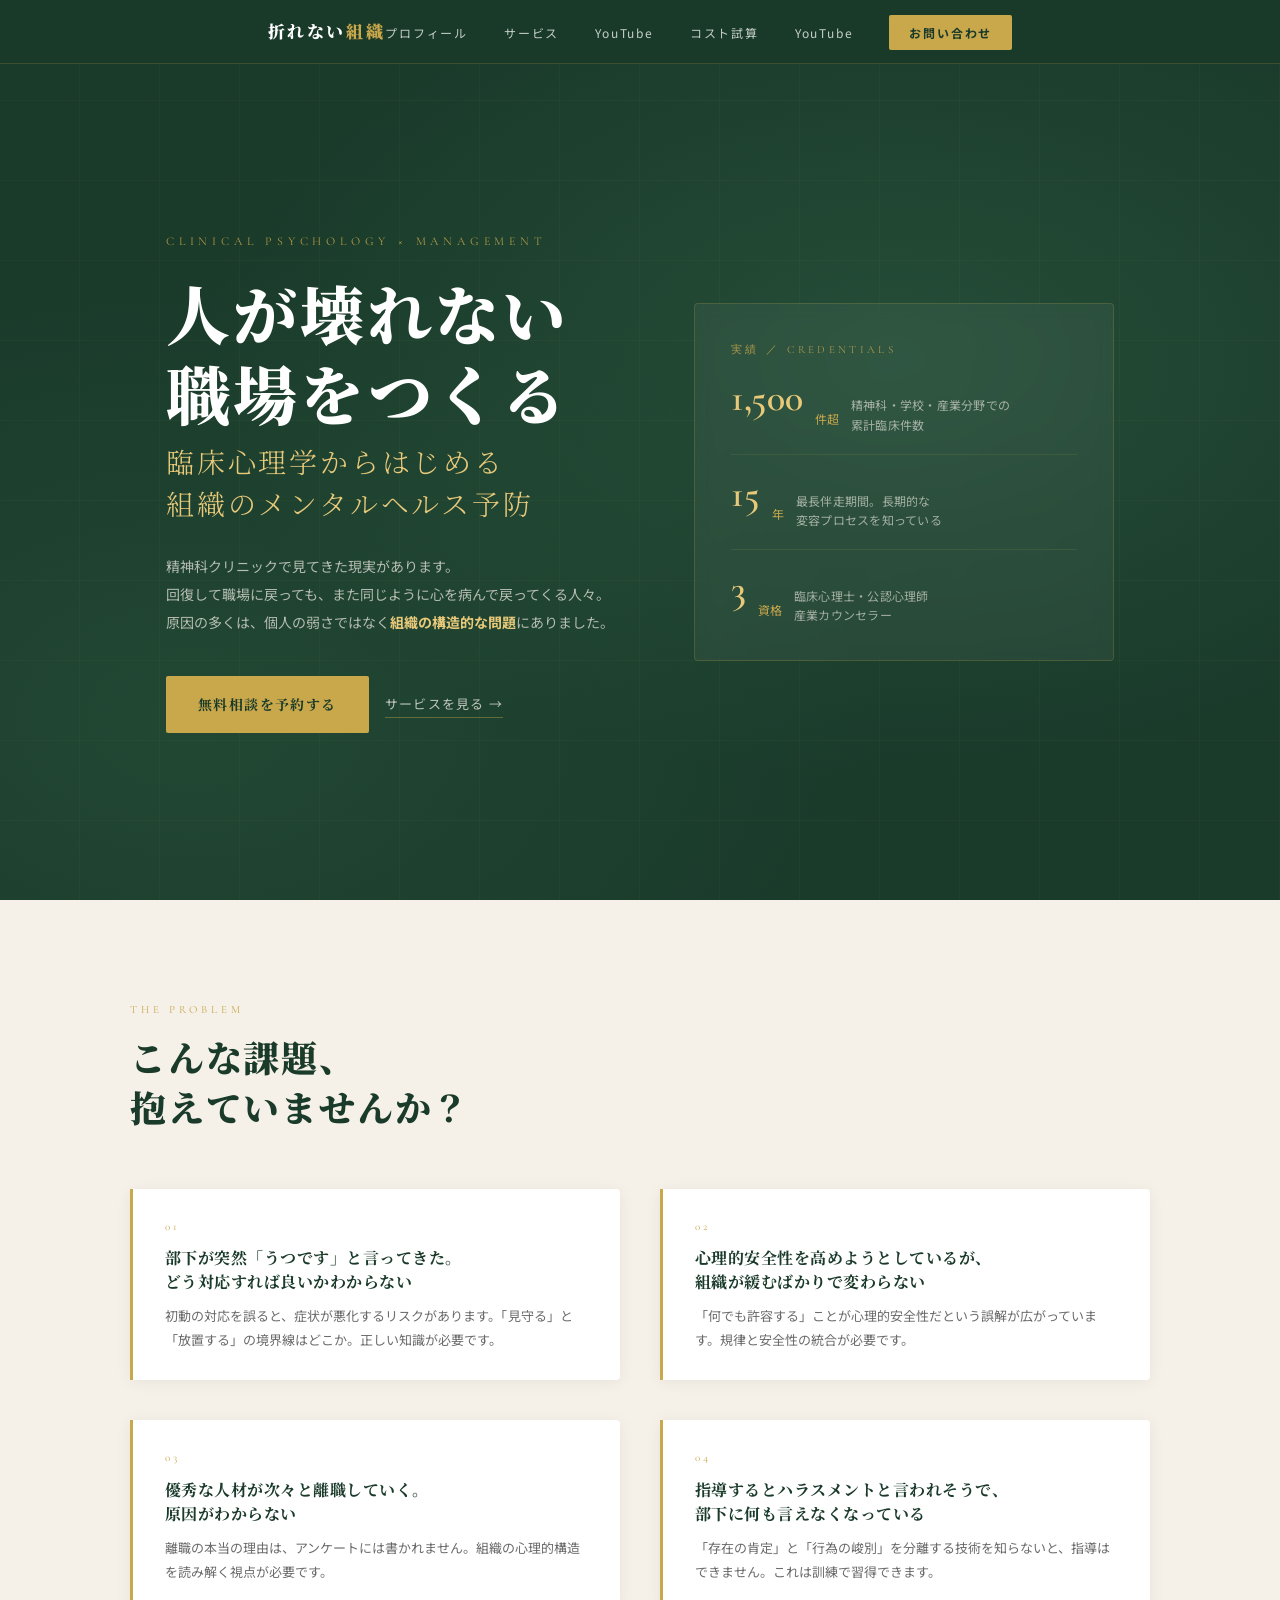
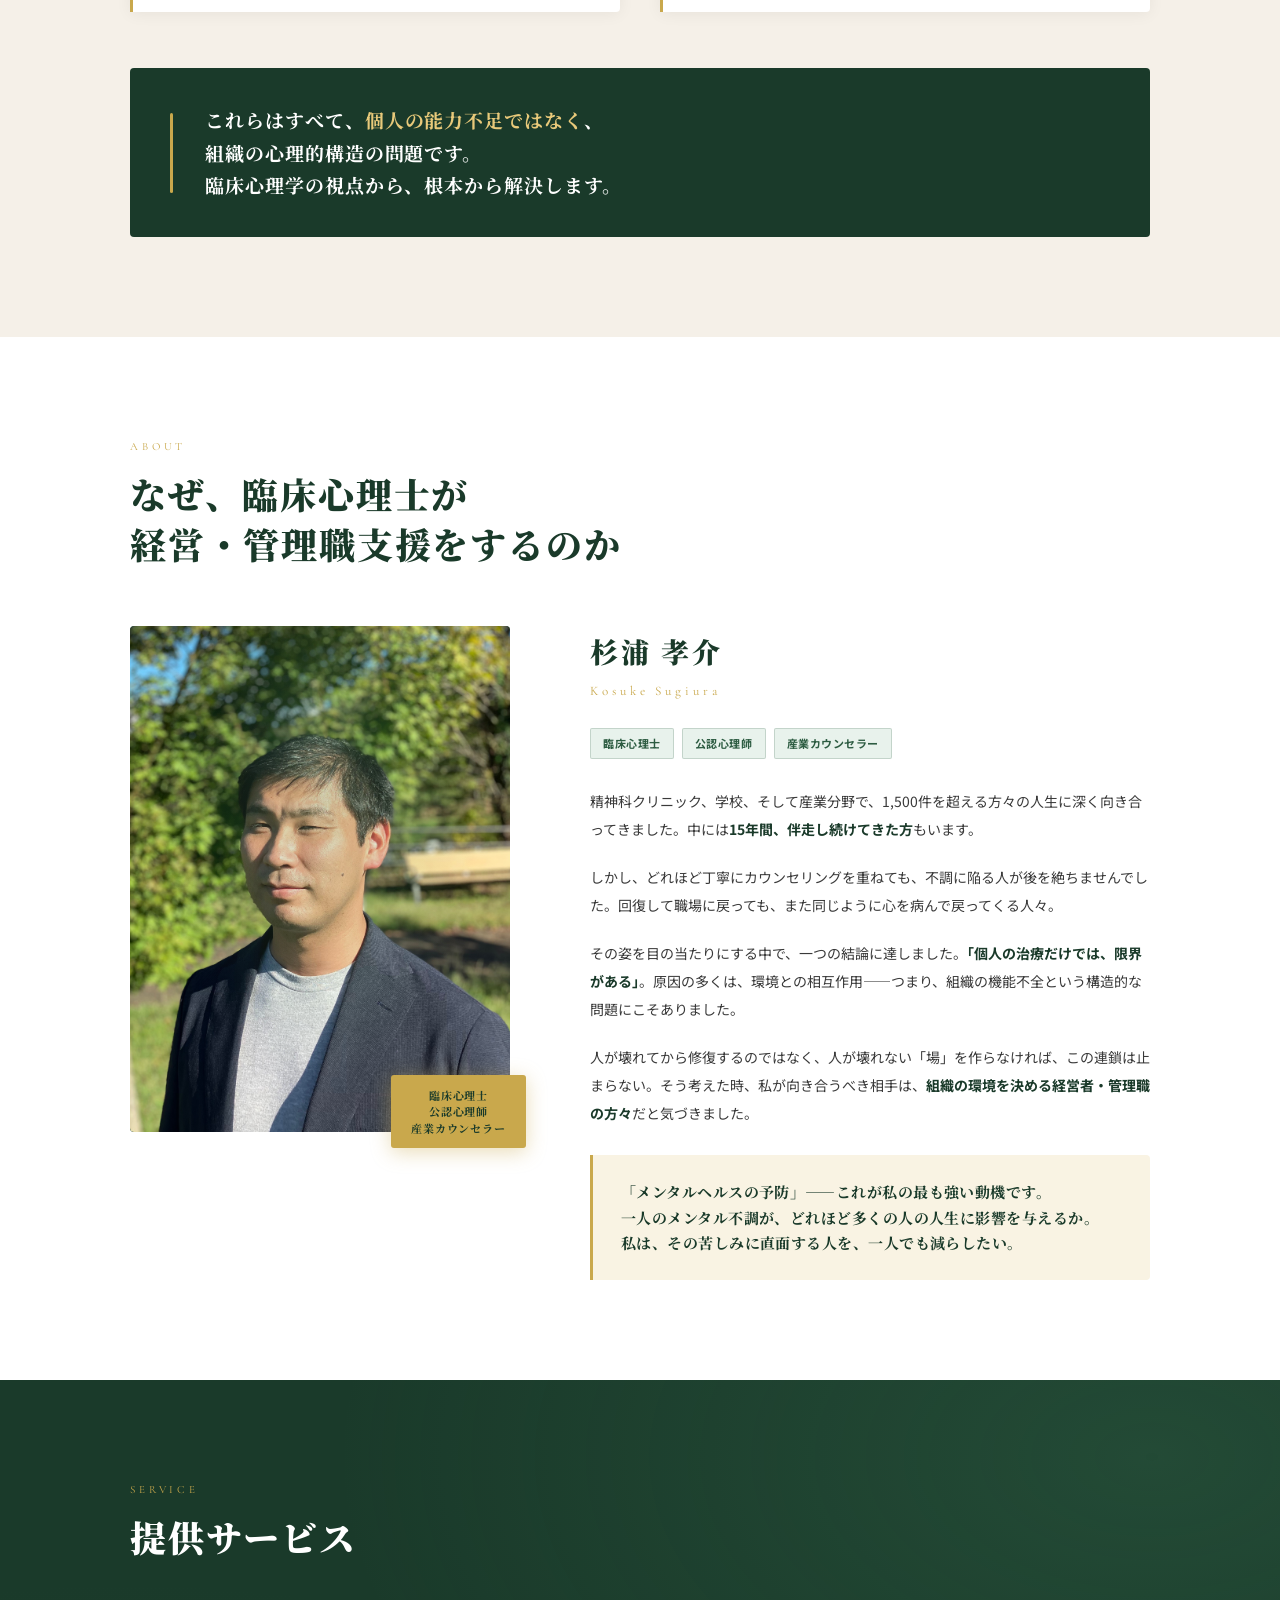
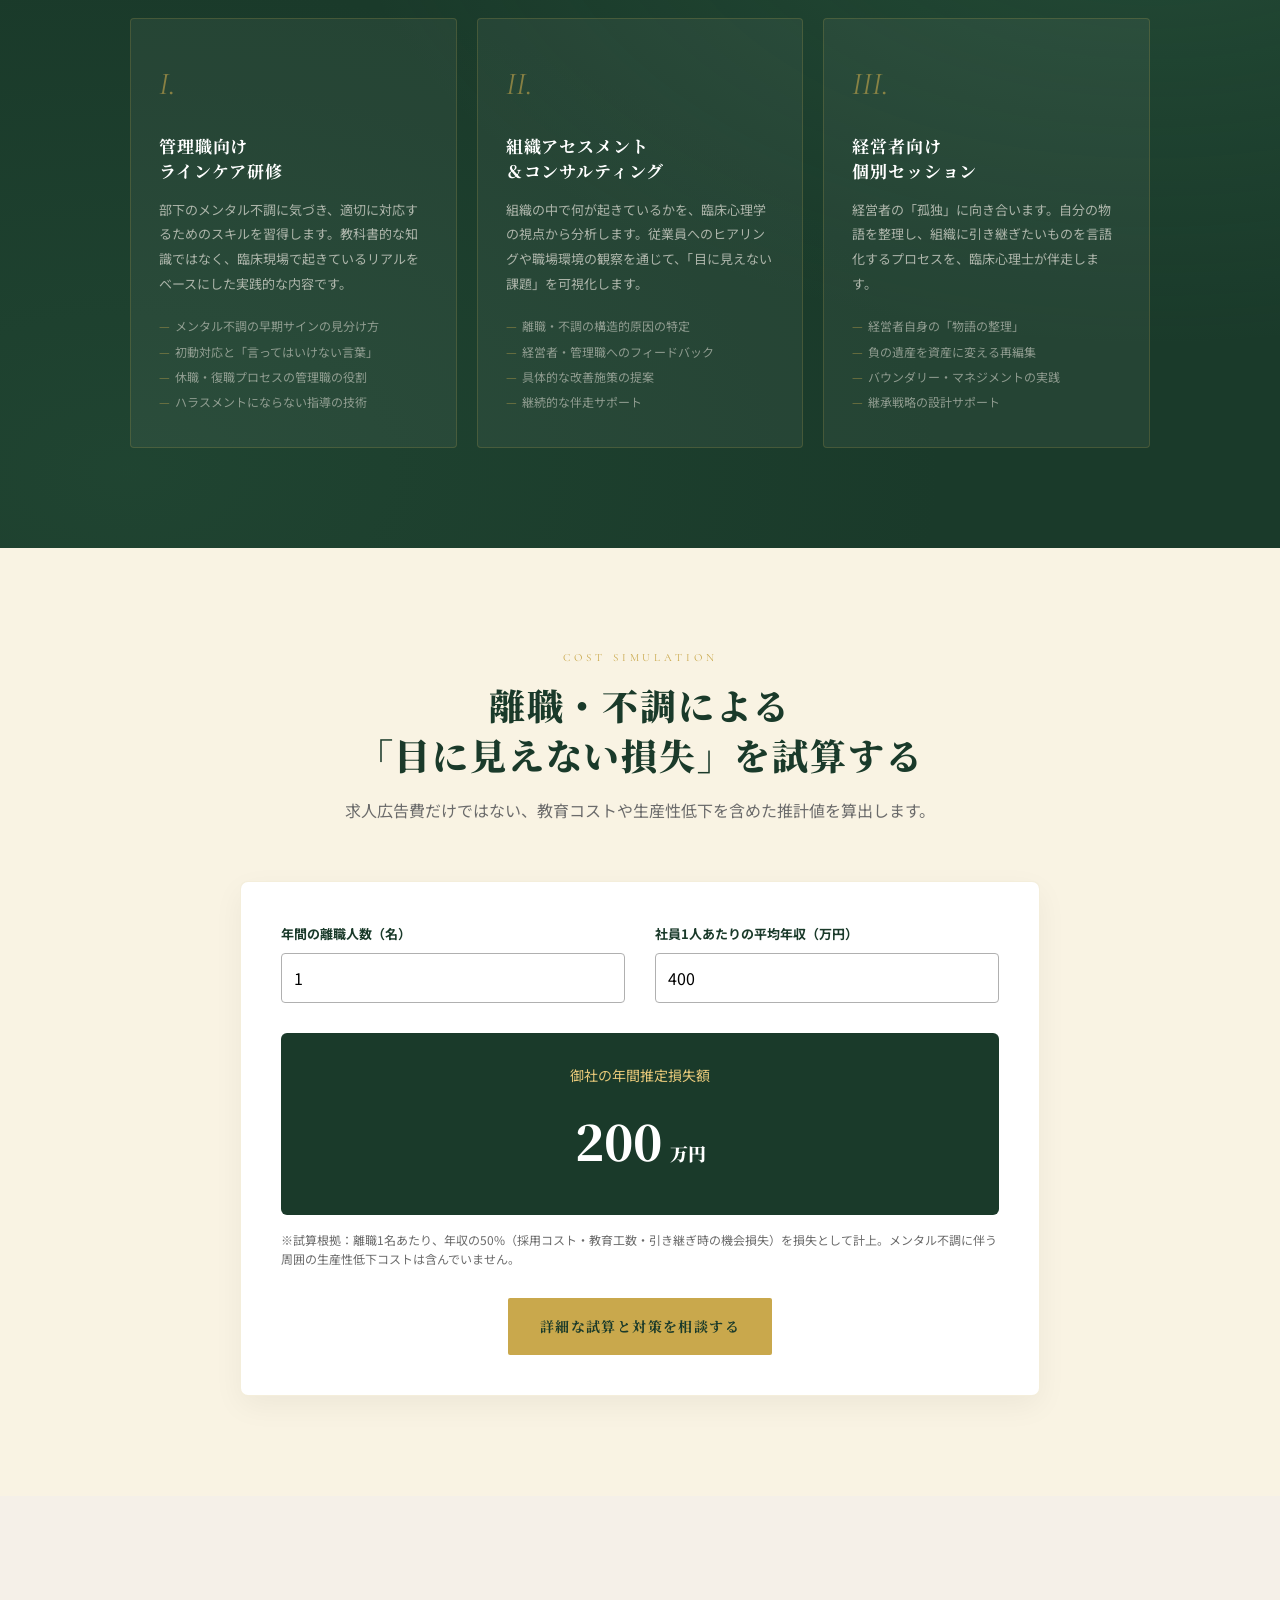
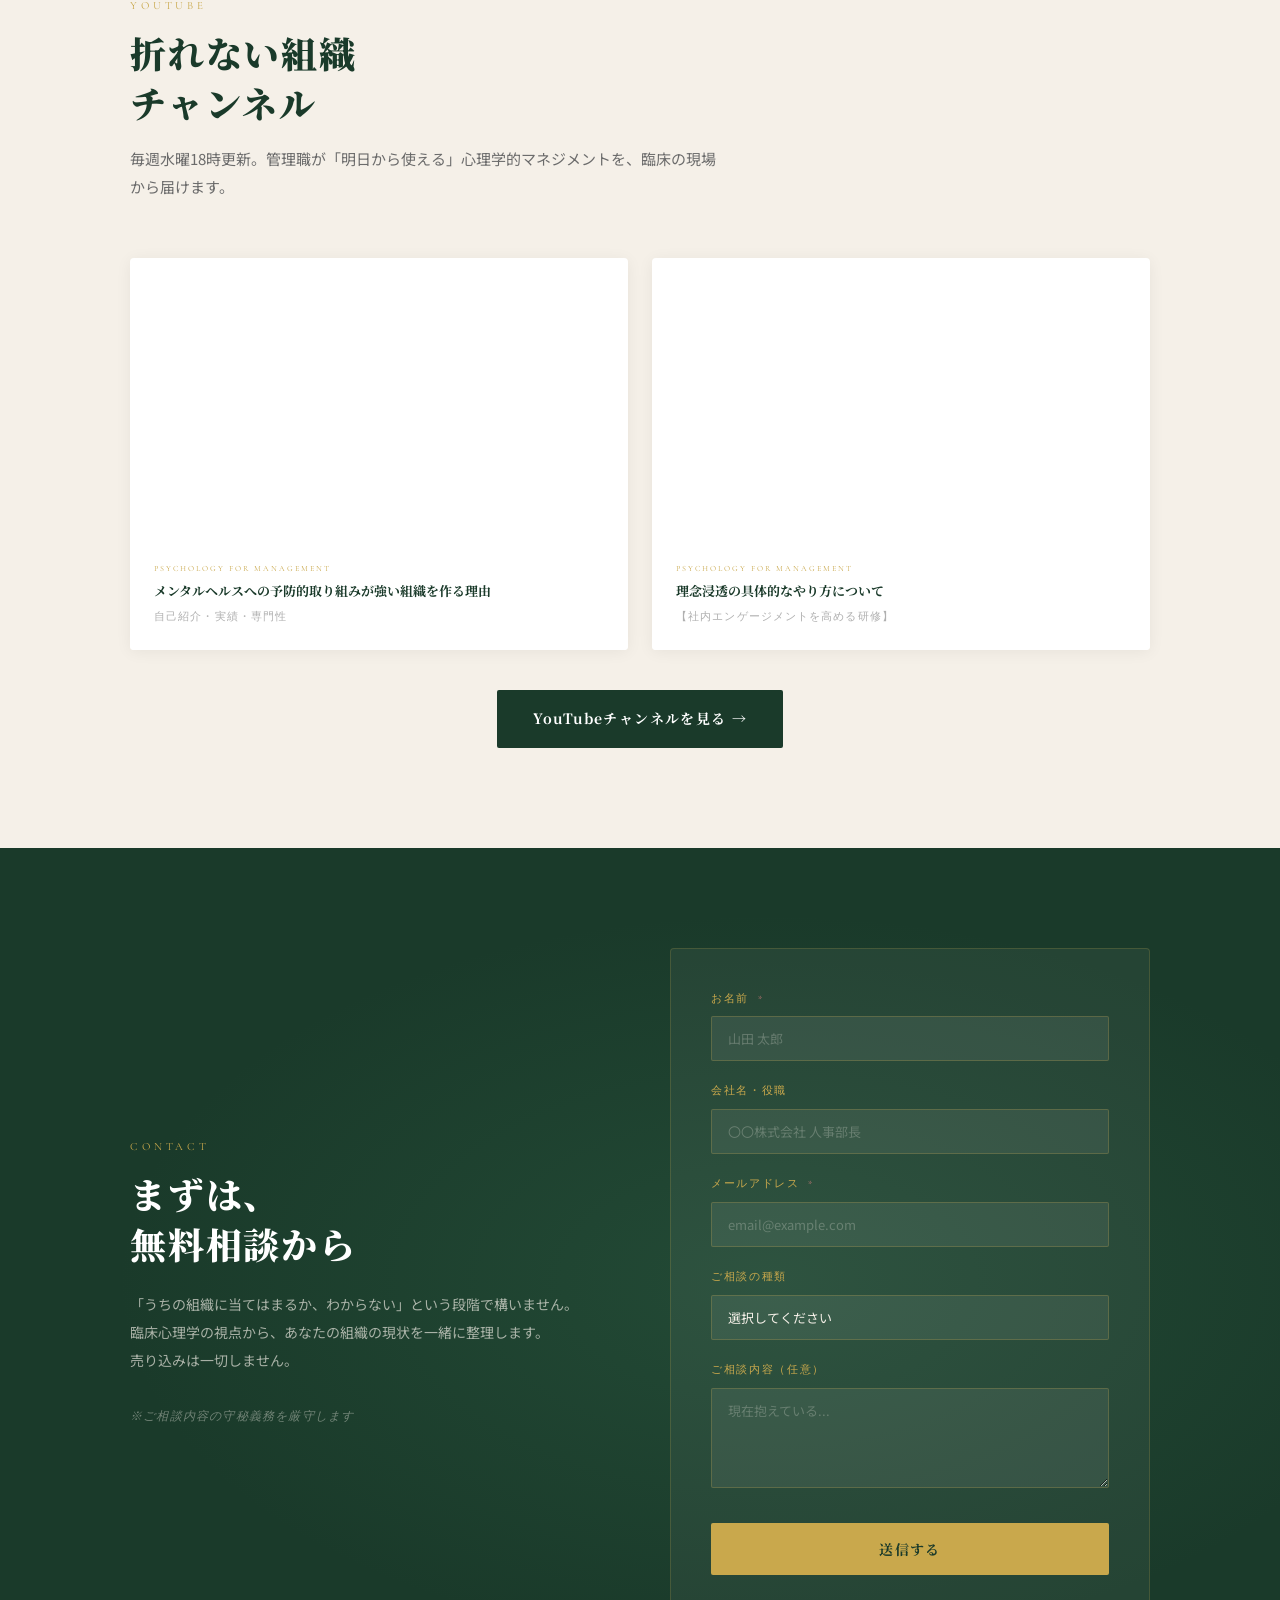
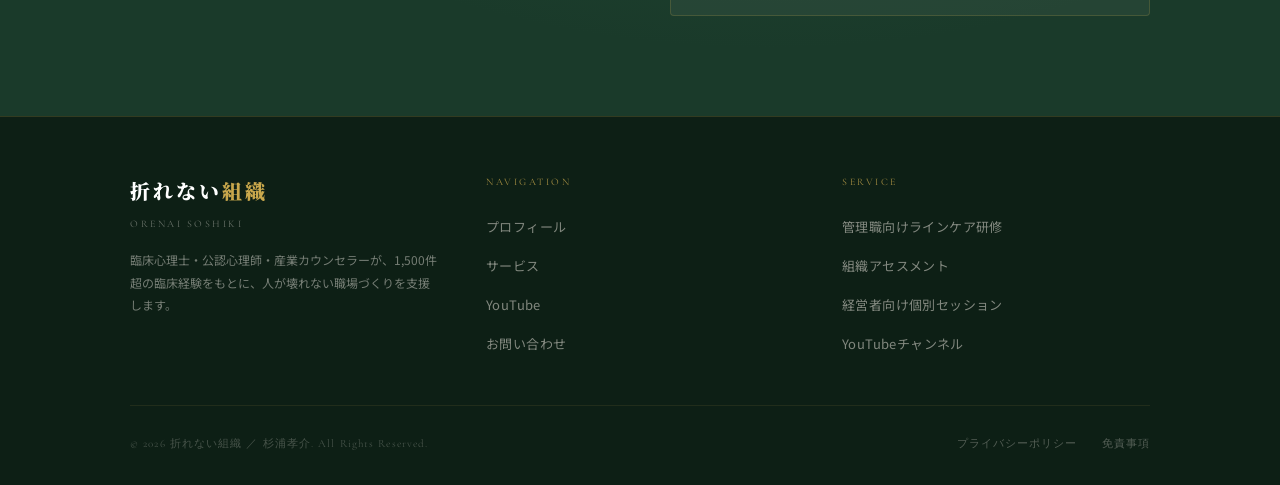
==== index.html @ 139131a1 "Update index.html" ====
<!DOCTYPE html>
<html lang="ja">
<head>
<meta charset="UTF-8">
<meta name="viewport" content="width=device-width, initial-scale=1.0">
<title>折れない組織 | 臨床心理士 杉浦孝介 — 人が壊れない職場をつくる</title>
<meta name="description" content="臨床心理士・公認心理師・産業カウンセラーの杉浦孝介が、1,500件超の臨床経験をもとに管理職・経営者・人事担当者へ組織のメンタルヘルス予防を提供します。">
<link href="https://fonts.googleapis.com/css2?family=Noto+Serif+JP:wght@300;400;700;900&family=Noto+Sans+JP:wght@300;400;500;700&family=Cormorant+Garamond:ital,wght@0,300;0,400;0,600;1,300;1,400&display=swap" rel="stylesheet">
<style>
/* ============================================================
   DESIGN TOKENS
============================================================ */
:root {
  --green-deep:    #1A3A2A;
  --green-mid:     #2D5C42;
  --green-accent:  #3D7A58;
  --green-light:   #6BAF85;
  --green-pale:    #E8F2EC;
  --gold:          #C9A84C;
  --gold-light:    #E8C97A;
  --gold-pale:     #F9F3E3;
  --cream:         #F5F0E8;
  --white:         #FFFFFF;
  --charcoal:      #1C1C1C;
  --charcoal-mid:  #3A3A3A;
  --gray:          #6B6B6B;
  --gray-light:    #B0B0B0;
  --border:        rgba(201,168,76,0.2);

  --serif:   'Noto Serif JP', 'Georgia', serif;
  --sans:    'Noto Sans JP', sans-serif;
  --display: 'Cormorant Garamond', 'Georgia', serif;

  --ease-out: cubic-bezier(0.16, 1, 0.3, 1);
  --transition: 0.4s var(--ease-out);
}

/* ============================================================
   RESET & BASE
============================================================ */
*, *::before, *::after { margin: 0; padding: 0; box-sizing: border-box; }

html { scroll-behavior: smooth; font-size: 16px; }

body {
  font-family: var(--sans);
  color: var(--charcoal);
  background: var(--white);
  line-height: 1.8;
  overflow-x: hidden;
}

img { display: block; max-width: 100%; }
a { color: inherit; text-decoration: none; }

/* ============================================================
   UTILITIES
============================================================ */
.container {
  max-width: 1100px;
  margin: 0 auto;
  padding: 0 40px;
}

.section-label {
  font-family: var(--display);
  font-size: 11px;
  letter-spacing: 0.35em;
  text-transform: uppercase;
  color: var(--gold);
  display: block;
  margin-bottom: 12px;
}

.section-title {
  font-family: var(--serif);
  font-size: clamp(24px, 3vw, 36px);
  font-weight: 900;
  line-height: 1.4;
  color: var(--green-deep);
  letter-spacing: 0.05em;
}

.section-title--light {
  color: var(--white);
}

.section-body {
  font-size: 15px;
  color: var(--gray);
  line-height: 1.9;
  max-width: 600px;
}

/* ============================================================
   FADE-IN ANIMATION
============================================================ */
.fade-in {
  opacity: 0;
  transform: translateY(24px);
  transition: opacity 0.7s var(--ease-out), transform 0.7s var(--ease-out);
}
.fade-in.visible {
  opacity: 1;
  transform: translateY(0);
}

/* ============================================================
   NAVIGATION
============================================================ */
.nav {
  position: fixed;
  top: 0; left: 0; right: 0;
  z-index: 100;
  background: rgba(26,58,42,0.97);
  backdrop-filter: blur(12px);
  border-bottom: 1px solid var(--border);
  height: 64px;
  display: flex;
  align-items: center;
}

.nav-inner {
  display: flex;
  align-items: center;
  justify-content: space-between;
  width: 100%;
}

.nav-logo {
  font-family: var(--serif);
  font-size: 17px;
  font-weight: 900;
  color: var(--white);
  letter-spacing: 0.15em;
}

.nav-logo span {
  color: var(--gold);
}

.nav-links {
  display: flex;
  align-items: center;
  gap: 36px;
  list-style: none;
}

.nav-links a {
  font-size: 12px;
  letter-spacing: 0.15em;
  color: rgba(255,255,255,0.75);
  transition: color 0.2s;
}

.nav-links a:hover {
  color: var(--gold-light);
}

.nav-cta {
  font-size: 12px;
  letter-spacing: 0.1em;
  background: var(--gold);
  color: var(--green-deep) !important;
  padding: 9px 20px;
  border-radius: 2px;
  font-weight: 700;
  transition: background 0.2s !important;
}

.nav-cta:hover {
  background: var(--gold-light) !important;
  color: var(--green-deep) !important;
}

/* ============================================================
   HERO
============================================================ */
.hero {
  min-height: 100vh;
  background: var(--green-deep);
  display: flex;
  align-items: center;
  position: relative;
  overflow: hidden;
  padding-top: 64px;
}

/* 背景装飾 */
.hero::before {
  content: '';
  position: absolute;
  inset: 0;
  background:
    radial-gradient(ellipse at 70% 40%, rgba(61,122,88,0.3) 0%, transparent 55%),
    radial-gradient(ellipse at 15% 80%, rgba(45,92,66,0.4) 0%, transparent 45%);
}

/* 細線グリッド */
.hero::after {
  content: '';
  position: absolute;
  inset: 0;
  background-image:
    repeating-linear-gradient(0deg, transparent, transparent 79px, rgba(201,168,76,0.04) 79px, rgba(201,168,76,0.04) 80px),
    repeating-linear-gradient(90deg, transparent, transparent 79px, rgba(201,168,76,0.04) 79px, rgba(201,168,76,0.04) 80px);
}

.hero-inner {
  position: relative;
  z-index: 2;
  display: grid;
  grid-template-columns: 1fr 420px;
  gap: 80px;
  align-items: center;
  padding: 80px 0;
}

.hero-label {
  font-family: var(--display);
  font-size: 12px;
  letter-spacing: 0.4em;
  color: var(--gold);
  text-transform: uppercase;
  display: block;
  margin-bottom: 20px;
  opacity: 0.85;
}

.hero-title {
  font-family: var(--serif);
  font-size: clamp(36px, 5vw, 64px);
  font-weight: 900;
  color: var(--white);
  line-height: 1.25;
  letter-spacing: 0.05em;
  margin-bottom: 8px;
}

.hero-title-sub {
  font-family: var(--serif);
  font-size: clamp(18px, 2.5vw, 28px);
  font-weight: 300;
  color: var(--gold-light);
  letter-spacing: 0.1em;
  margin-bottom: 28px;
  line-height: 1.5;
}

.hero-desc {
  font-size: 14px;
  color: rgba(245,240,232,0.7);
  line-height: 2;
  max-width: 500px;
  margin-bottom: 40px;
}

.hero-actions {
  display: flex;
  gap: 16px;
  align-items: center;
  flex-wrap: wrap;
}

.btn-primary {
  display: inline-flex;
  align-items: center;
  gap: 10px;
  background: var(--gold);
  color: var(--green-deep);
  font-family: var(--serif);
  font-weight: 700;
  font-size: 14px;
  letter-spacing: 0.1em;
  padding: 16px 32px;
  border-radius: 2px;
  transition: background var(--transition), transform var(--transition);
}

.btn-primary:hover {
  background: var(--gold-light);
  transform: translateY(-2px);
}

.btn-secondary {
  display: inline-flex;
  align-items: center;
  gap: 8px;
  color: rgba(245,240,232,0.75);
  font-size: 13px;
  letter-spacing: 0.1em;
  border-bottom: 1px solid rgba(201,168,76,0.4);
  padding-bottom: 2px;
  transition: color 0.2s, border-color 0.2s;
}

.btn-secondary:hover {
  color: var(--gold-light);
  border-color: var(--gold-light);
}

/* ヒーロー右カード */
.hero-card {
  background: rgba(255,255,255,0.05);
  border: 1px solid var(--border);
  border-radius: 4px;
  padding: 36px;
  backdrop-filter: blur(8px);
}

.hero-card-title {
  font-family: var(--display);
  font-size: 11px;
  letter-spacing: 0.3em;
  color: var(--gold);
  text-transform: uppercase;
  margin-bottom: 20px;
  opacity: 0.8;
}

.stat-list {
  list-style: none;
  display: flex;
  flex-direction: column;
  gap: 20px;
}

.stat-item {
  display: flex;
  align-items: baseline;
  gap: 12px;
  padding-bottom: 20px;
  border-bottom: 1px solid rgba(201,168,76,0.12);
}

.stat-item:last-child {
  border-bottom: none;
  padding-bottom: 0;
}

.stat-num {
  font-family: var(--display);
  font-size: 38px;
  font-weight: 600;
  color: var(--gold-light);
  line-height: 1;
  flex-shrink: 0;
}

.stat-unit {
  font-size: 12px;
  color: var(--gold);
  align-self: flex-end;
  margin-bottom: 4px;
}

.stat-desc {
  font-size: 12px;
  color: rgba(245,240,232,0.6);
  line-height: 1.6;
  letter-spacing: 0.02em;
}

/* ============================================================
   PROBLEM SECTION
============================================================ */
.problem {
  padding: 100px 0;
  background: var(--cream);
}

.problem-grid {
  display: grid;
  grid-template-columns: 1fr 1fr;
  gap: 40px;
  margin-top: 56px;
}

.problem-card {
  background: var(--white);
  border-left: 3px solid var(--gold);
  padding: 28px 32px;
  border-radius: 0 4px 4px 0;
  box-shadow: 0 2px 16px rgba(0,0,0,0.06);
  transition: transform var(--transition), box-shadow var(--transition);
}

.problem-card:hover {
  transform: translateY(-4px);
  box-shadow: 0 8px 32px rgba(0,0,0,0.1);
}

.problem-card-num {
  font-family: var(--display);
  font-size: 11px;
  letter-spacing: 0.3em;
  color: var(--gold);
  margin-bottom: 10px;
}

.problem-card-title {
  font-family: var(--serif);
  font-size: 16px;
  font-weight: 700;
  color: var(--green-deep);
  line-height: 1.5;
  margin-bottom: 10px;
  letter-spacing: 0.03em;
}

.problem-card-body {
  font-size: 13px;
  color: var(--gray);
  line-height: 1.85;
}

.problem-lead {
  margin-top: 56px;
  padding: 36px 40px;
  background: var(--green-deep);
  border-radius: 4px;
  display: flex;
  align-items: center;
  gap: 32px;
}

.problem-lead-line {
  width: 3px;
  height: 80px;
  background: var(--gold);
  flex-shrink: 0;
  border-radius: 2px;
}

.problem-lead-text {
  font-family: var(--serif);
  font-size: clamp(15px, 2vw, 19px);
  font-weight: 700;
  color: var(--white);
  line-height: 1.7;
  letter-spacing: 0.05em;
}

.problem-lead-text em {
  color: var(--gold-light);
  font-style: normal;
}

/* ============================================================
   ABOUT (WHO)
============================================================ */
.about {
  padding: 100px 0;
  background: var(--white);
}

.about-grid {
  display: grid;
  grid-template-columns: 380px 1fr;
  gap: 80px;
  align-items: start;
  margin-top: 56px;
}

/* 写真プレースホルダー */
.about-photo {
  position: relative;
}

.about-photo-frame {
  width: 100%;
  aspect-ratio: 3/4;
  background: linear-gradient(160deg, var(--green-mid) 0%, var(--green-deep) 100%);
  border-radius: 4px;
  display: flex;
  align-items: flex-end;
  justify-content: center;
  overflow: hidden;
  position: relative;
}

.about-photo-frame::before {
  content: '';
  position: absolute;
  inset: 0;
  background: radial-gradient(ellipse at 50% 30%, rgba(107,175,133,0.3) 0%, transparent 60%);
}

.about-photo-placeholder {
  position: relative;
  z-index: 1;
  color: rgba(255,255,255,0.2);
  font-family: var(--display);
  font-size: 12px;
  letter-spacing: 0.2em;
  text-align: center;
  padding: 20px;
  margin-bottom: 20px;
}

.about-photo-badge {
  position: absolute;
  bottom: -16px;
  right: -16px;
  background: var(--gold);
  color: var(--green-deep);
  padding: 12px 20px;
  border-radius: 3px;
  font-family: var(--serif);
  font-size: 11px;
  font-weight: 700;
  letter-spacing: 0.08em;
  line-height: 1.5;
  text-align: center;
  box-shadow: 0 4px 20px rgba(201,168,76,0.4);
}

.about-content {}

.about-name {
  font-family: var(--serif);
  font-size: 28px;
  font-weight: 900;
  color: var(--green-deep);
  letter-spacing: 0.1em;
  margin-bottom: 4px;
}

.about-name-en {
  font-family: var(--display);
  font-size: 13px;
  color: var(--gold);
  letter-spacing: 0.3em;
  margin-bottom: 24px;
}

.about-credentials {
  display: flex;
  flex-wrap: wrap;
  gap: 8px;
  margin-bottom: 28px;
}

.credential-tag {
  background: var(--green-pale);
  color: var(--green-mid);
  font-size: 11px;
  font-weight: 700;
  letter-spacing: 0.05em;
  padding: 5px 12px;
  border-radius: 2px;
  border: 1px solid rgba(45,92,66,0.2);
}

.about-story {
  font-size: 14px;
  color: var(--charcoal-mid);
  line-height: 2;
  margin-bottom: 20px;
}

.about-story strong {
  color: var(--green-deep);
  font-weight: 700;
}

.about-quote {
  margin-top: 28px;
  padding: 24px 28px;
  border-left: 3px solid var(--gold);
  background: var(--gold-pale);
  border-radius: 0 4px 4px 0;
}

.about-quote p {
  font-family: var(--serif);
  font-size: 15px;
  font-weight: 700;
  color: var(--green-deep);
  line-height: 1.7;
  letter-spacing: 0.03em;
}

/* ============================================================
   SERVICE
============================================================ */
.service {
  padding: 100px 0;
  background: var(--green-deep);
  position: relative;
  overflow: hidden;
}

.service::before {
  content: '';
  position: absolute;
  inset: 0;
  background:
    radial-gradient(ellipse at 90% 10%, rgba(61,122,88,0.25) 0%, transparent 50%),
    radial-gradient(ellipse at 10% 90%, rgba(45,92,66,0.3) 0%, transparent 50%);
}

.service-inner {
  position: relative;
  z-index: 1;
}

.service-grid {
  display: grid;
  grid-template-columns: repeat(3, 1fr);
  gap: 20px;
  margin-top: 56px;
}

.service-card {
  background: rgba(255,255,255,0.05);
  border: 1px solid var(--border);
  border-radius: 4px;
  padding: 36px 28px;
  transition: background var(--transition), transform var(--transition);
  position: relative;
  overflow: hidden;
}

.service-card::before {
  content: '';
  position: absolute;
  top: 0; left: 0; right: 0;
  height: 2px;
  background: var(--gold);
  transform: scaleX(0);
  transform-origin: left;
  transition: transform var(--transition);
}

.service-card:hover {
  background: rgba(255,255,255,0.08);
  transform: translateY(-4px);
}

.service-card:hover::before {
  transform: scaleX(1);
}

.service-icon {
  font-family: var(--display);
  font-size: 32px;
  color: var(--gold);
  opacity: 0.6;
  margin-bottom: 20px;
  font-style: italic;
}

.service-card-title {
  font-family: var(--serif);
  font-size: 17px;
  font-weight: 700;
  color: var(--white);
  letter-spacing: 0.05em;
  margin-bottom: 14px;
  line-height: 1.5;
}

.service-card-body {
  font-size: 13px;
  color: rgba(245,240,232,0.65);
  line-height: 1.9;
  margin-bottom: 20px;
}

.service-card-list {
  list-style: none;
  display: flex;
  flex-direction: column;
  gap: 6px;
}

.service-card-list li {
  font-size: 12px;
  color: rgba(245,240,232,0.5);
  padding-left: 16px;
  position: relative;
  line-height: 1.6;
}

.service-card-list li::before {
  content: '—';
  position: absolute;
  left: 0;
  color: var(--gold);
  opacity: 0.5;
}

/* ============================================================
   YOUTUBE SECTION
============================================================ */
.youtube {
  padding: 100px 0;
  background: var(--cream);
}

.youtube-grid {
  display: grid;
  grid-template-columns: 1fr 1fr;
  gap: 24px;
  margin-top: 56px;
}

.yt-card {
  background: var(--white);
  border-radius: 4px;
  overflow: hidden;
  box-shadow: 0 2px 16px rgba(0,0,0,0.06);
  transition: transform var(--transition), box-shadow var(--transition);
}

.yt-card:hover {
  transform: translateY(-4px);
  box-shadow: 0 12px 40px rgba(0,0,0,0.12);
}

.yt-thumb {
  width: 100%;
  aspect-ratio: 16/9;
  background: linear-gradient(135deg, var(--green-deep) 0%, var(--green-mid) 100%);
  display: flex;
  align-items: flex-end;
  padding: 16px;
  position: relative;
  overflow: hidden;
}

.yt-thumb::before {
  content: '';
  position: absolute;
  inset: 0;
  background: radial-gradient(ellipse at 30% 40%, rgba(61,122,88,0.4) 0%, transparent 60%);
}

.yt-thumb-text {
  position: relative;
  z-index: 1;
}

.yt-thumb-tag {
  font-family: var(--display);
  font-size: 8px;
  letter-spacing: 0.25em;
  color: var(--gold);
  text-transform: uppercase;
  margin-bottom: 5px;
}

.yt-thumb-title {
  font-family: var(--serif);
  font-size: 13px;
  font-weight: 900;
  color: var(--white);
  line-height: 1.45;
}

.yt-thumb-title em {
  color: var(--gold-light);
  font-style: normal;
}

.yt-play {
  position: absolute;
  top: 50%;
  left: 50%;
  transform: translate(-50%, -50%);
  width: 44px;
  height: 44px;
  background: rgba(201,168,76,0.85);
  border-radius: 50%;
  display: flex;
  align-items: center;
  justify-content: center;
  z-index: 2;
}

.yt-play::after {
  content: '';
  width: 0;
  height: 0;
  border-style: solid;
  border-width: 8px 0 8px 14px;
  border-color: transparent transparent transparent var(--green-deep);
  margin-left: 3px;
}

.yt-info {
  padding: 18px 20px;
}

.yt-info-title {
  font-family: var(--serif);
  font-size: 13px;
  font-weight: 700;
  color: var(--green-deep);
  line-height: 1.5;
  margin-bottom: 6px;
}

.yt-info-meta {
  font-size: 11px;
  color: var(--gray-light);
  font-family: var(--display);
  letter-spacing: 0.1em;
}

.yt-cta {
  margin-top: 40px;
  text-align: center;
}

.btn-youtube {
  display: inline-flex;
  align-items: center;
  gap: 12px;
  background: var(--green-deep);
  color: var(--white);
  font-family: var(--serif);
  font-weight: 700;
  font-size: 14px;
  letter-spacing: 0.1em;
  padding: 16px 36px;
  border-radius: 2px;
  transition: background var(--transition), transform var(--transition);
}

.btn-youtube:hover {
  background: var(--green-mid);
  transform: translateY(-2px);
}

/* ============================================================
   TESTIMONIAL / VOICE
============================================================ */
.voice {
  padding: 100px 0;
  background: var(--white);
}

.voice-grid {
  display: grid;
  grid-template-columns: repeat(3, 1fr);
  gap: 20px;
  margin-top: 56px;
}

.voice-card {
  padding: 28px;
  border: 1px solid rgba(201,168,76,0.2);
  border-radius: 4px;
  position: relative;
  transition: box-shadow var(--transition);
}

.voice-card:hover {
  box-shadow: 0 8px 32px rgba(0,0,0,0.08);
}

.voice-quote-mark {
  font-family: var(--display);
  font-size: 60px;
  color: var(--gold);
  opacity: 0.2;
  line-height: 1;
  margin-bottom: -10px;
}

.voice-text {
  font-size: 13px;
  color: var(--charcoal-mid);
  line-height: 1.9;
  margin-bottom: 20px;
}

.voice-meta {
  display: flex;
  align-items: center;
  gap: 12px;
  padding-top: 16px;
  border-top: 1px solid rgba(201,168,76,0.15);
}

.voice-avatar {
  width: 36px;
  height: 36px;
  background: var(--green-pale);
  border-radius: 50%;
  flex-shrink: 0;
  display: flex;
  align-items: center;
  justify-content: center;
}

.voice-avatar-icon {
  width: 18px;
  height: 18px;
  background: var(--green-mid);
  border-radius: 50%;
  opacity: 0.4;
}

.voice-name {
  font-size: 11px;
  font-weight: 700;
  color: var(--green-deep);
  letter-spacing: 0.05em;
}

.voice-role {
  font-size: 10px;
  color: var(--gray-light);
  font-family: var(--display);
  letter-spacing: 0.1em;
}

/* ============================================================
   CONTACT
============================================================ */
.contact {
  padding: 100px 0;
  background: var(--green-deep);
  position: relative;
  overflow: hidden;
}

.contact::before {
  content: '';
  position: absolute;
  inset: 0;
  background: radial-gradient(ellipse at 60% 50%, rgba(61,122,88,0.25) 0%, transparent 60%);
}

.contact-inner {
  position: relative;
  z-index: 1;
  display: grid;
  grid-template-columns: 1fr 480px;
  gap: 80px;
  align-items: center;
}

.contact-desc {
  font-size: 14px;
  color: rgba(245,240,232,0.65);
  line-height: 2;
  max-width: 460px;
  margin-top: 20px;
  margin-bottom: 32px;
}

.contact-note {
  font-size: 12px;
  color: rgba(245,240,232,0.4);
  font-family: var(--display);
  letter-spacing: 0.1em;
  font-style: italic;
}

/* フォーム */
.contact-form {
  background: rgba(255,255,255,0.05);
  border: 1px solid var(--border);
  border-radius: 4px;
  padding: 40px;
}

.form-group {
  margin-bottom: 20px;
}

.form-label {
  display: block;
  font-size: 11px;
  letter-spacing: 0.15em;
  color: var(--gold);
  margin-bottom: 8px;
  font-family: var(--display);
}

.form-label span {
  font-size: 9px;
  color: #E08080;
  margin-left: 4px;
}

.form-input,
.form-select,
.form-textarea {
  width: 100%;
  background: rgba(255,255,255,0.07);
  border: 1px solid rgba(201,168,76,0.25);
  border-radius: 2px;
  padding: 12px 16px;
  font-family: var(--sans);
  font-size: 13px;
  color: var(--cream);
  outline: none;
  transition: border-color 0.2s;
  -webkit-appearance: none;
}

.form-input::placeholder,
.form-textarea::placeholder {
  color: rgba(245,240,232,0.25);
}

.form-input:focus,
.form-select:focus,
.form-textarea:focus {
  border-color: var(--gold);
  background: rgba(255,255,255,0.1);
}

.form-select option {
  background: var(--green-deep);
  color: var(--cream);
}

.form-textarea {
  height: 100px;
  resize: vertical;
}

.form-submit {
  width: 100%;
  background: var(--gold);
  color: var(--green-deep);
  font-family: var(--serif);
  font-weight: 700;
  font-size: 14px;
  letter-spacing: 0.1em;
  padding: 16px;
  border: none;
  border-radius: 2px;
  cursor: pointer;
  transition: background 0.2s, transform 0.2s;
  margin-top: 8px;
}

.form-submit:hover {
  background: var(--gold-light);
  transform: translateY(-1px);
}

/* ============================================================
   FOOTER
============================================================ */
.footer {
  background: #0D1F15;
  padding: 56px 0 32px;
  border-top: 1px solid var(--border);
}

.footer-inner {
  display: grid;
  grid-template-columns: 1fr 1fr 1fr;
  gap: 48px;
  margin-bottom: 48px;
}

.footer-brand-name {
  font-family: var(--serif);
  font-size: 20px;
  font-weight: 900;
  color: var(--white);
  letter-spacing: 0.15em;
  margin-bottom: 6px;
}

.footer-brand-name span { color: var(--gold); }

.footer-brand-sub {
  font-family: var(--display);
  font-size: 10px;
  letter-spacing: 0.25em;
  color: rgba(245,240,232,0.4);
  text-transform: uppercase;
  margin-bottom: 16px;
}

.footer-brand-desc {
  font-size: 12px;
  color: rgba(245,240,232,0.45);
  line-height: 1.85;
}

.footer-col-title {
  font-family: var(--display);
  font-size: 10px;
  letter-spacing: 0.25em;
  color: var(--gold);
  text-transform: uppercase;
  margin-bottom: 20px;
  opacity: 0.8;
}

.footer-links {
  list-style: none;
  display: flex;
  flex-direction: column;
  gap: 10px;
}

.footer-links a {
  font-size: 13px;
  color: rgba(245,240,232,0.5);
  transition: color 0.2s;
  letter-spacing: 0.03em;
}

.footer-links a:hover {
  color: var(--gold-light);
}

.footer-bottom {
  padding-top: 28px;
  border-top: 1px solid rgba(201,168,76,0.1);
  display: flex;
  align-items: center;
  justify-content: space-between;
}

.footer-copy {
  font-size: 11px;
  color: rgba(245,240,232,0.25);
  font-family: var(--display);
  letter-spacing: 0.1em;
}

.footer-policy {
  display: flex;
  gap: 24px;
}

.footer-policy a {
  font-size: 11px;
  color: rgba(245,240,232,0.3);
  font-family: var(--display);
  letter-spacing: 0.1em;
  transition: color 0.2s;
}

.footer-policy a:hover {
  color: var(--gold);
}
/* --- YouTube表示の崩れを直すための追加設定 --- */
.yt-video-container {
  position: relative;
  width: 100%;
  aspect-ratio: 16 / 9; /* 動画の形を16:9に保ちます */
}

.yt-video-container iframe {
  position: absolute;
  top: 0;
  left: 0;
  width: 100%;
  height: 100%;
  border: none;
}

.yt-info {
  padding: 24px;
  background: #ffffff;
}
/* ============================================================
    SIMULATOR (追加)
============================================================ */
.simulator {
  padding: 100px 0;
  background: var(--gold-pale);
}

.sim-container {
  max-width: 800px;
  margin: 56px auto 0;
  background: var(--white);
  padding: 40px;
  border-radius: 8px;
  box-shadow: 0 10px 30px rgba(0,0,0,0.05);
  border: 1px solid var(--border);
}

.sim-grid {
  display: grid;
  grid-template-columns: 1fr 1fr;
  gap: 30px;
  margin-bottom: 30px;
}

@media (max-width: 600px) {
  .sim-grid { grid-template-columns: 1fr; }
}

.sim-input-group {
  display: flex;
  flex-direction: column;
  gap: 8px;
}

.sim-label {
  font-size: 13px;
  font-weight: 700;
  color: var(--green-deep);
}

.sim-input {
  padding: 12px;
  border: 1px solid var(--gray-light);
  border-radius: 4px;
  font-size: 16px;
  font-family: var(--sans);
}

.sim-result-box {
  background: var(--green-deep);
  color: var(--white);
  padding: 30px;
  border-radius: 6px;
  text-align: center;
}

.sim-result-label {
  font-size: 14px;
  color: var(--gold-light);
  margin-bottom: 10px;
  display: block;
}

.sim-result-value {
  font-family: var(--serif);
  font-size: clamp(32px, 5vw, 48px);
  font-weight: 900;
  color: var(--white);
}

.sim-result-unit {
  font-size: 18px;
  margin-left: 8px;
}

.sim-note {
  font-size: 12px;
  color: var(--gray);
  margin-top: 15px;
  line-height: 1.6;
}
/* ----------------------------------------- */
/* ============================================================
   RESPONSIVE
============================================================ */
@media (max-width: 900px) {
  .container { padding: 0 24px; }

  .nav-links { display: none; }

  .hero-inner {
    grid-template-columns: 1fr;
    gap: 40px;
    padding: 60px 0;
  }

  .hero-card { display: none; }

  .problem-grid { grid-template-columns: 1fr; }

  .about-grid {
    grid-template-columns: 1fr;
    gap: 40px;
  }

  .about-photo { max-width: 300px; }

  .service-grid { grid-template-columns: 1fr; }

  .youtube-grid { grid-template-columns: 1fr; }

  .voice-grid { grid-template-columns: 1fr; }

  .contact-inner {
    grid-template-columns: 1fr;
    gap: 40px;
  }

  .footer-inner {
    grid-template-columns: 1fr;
    gap: 32px;
  }

  .footer-bottom {
    flex-direction: column;
    gap: 16px;
    text-align: center;
  }
}
</style>
</head>
<body>

<!-- ============================================================
  NAVIGATION
============================================================ -->
<nav class="nav">
  <div class="container">
    <div class="nav-inner">
      <a href="#" class="nav-logo">折れない<span>組織</span></a>
      <ul class="nav-links">
        <li><a href="#about">プロフィール</a></li>
        <li><a href="#service">サービス</a></li>
        <li><a href="#youtube">YouTube</a></li>
        <li><a href="#calc">コスト試算</a></li> <li><a href="#youtube">YouTube</a></li>
        <li><a href="#contact" class="nav-cta">お問い合わせ</a></li>
      </ul>
    </div>
  </div>
</nav>

<!-- ============================================================
  HERO
============================================================ -->
<section class="hero" id="top">
  <div class="container">
    <div class="hero-inner">
      <div class="fade-in">
        <span class="hero-label">Clinical Psychology × Management</span>
        <h1 class="hero-title">人が壊れない<br>職場をつくる</h1>
        <p class="hero-title-sub">臨床心理学からはじめる<br>組織のメンタルヘルス予防</p>
        <p class="hero-desc">
          精神科クリニックで見てきた現実があります。<br>
          回復して職場に戻っても、また同じように心を病んで戻ってくる人々。<br>
          原因の多くは、個人の弱さではなく<strong style="color:var(--gold-light);">組織の構造的な問題</strong>にありました。
        </p>
        <div class="hero-actions">
          <a href="#contact" class="btn-primary">無料相談を予約する</a>
          <a href="#service" class="btn-secondary">サービスを見る →</a>
        </div>
      </div>

      <div class="hero-card fade-in" style="animation-delay:0.2s">
        <div class="hero-card-title">実績 ／ Credentials</div>
        <ul class="stat-list">
          <li class="stat-item">
            <span class="stat-num">1,500</span>
            <span class="stat-unit">件超</span>
            <span class="stat-desc">精神科・学校・産業分野での<br>累計臨床件数</span>
          </li>
          <li class="stat-item">
            <span class="stat-num">15</span>
            <span class="stat-unit">年</span>
            <span class="stat-desc">最長伴走期間。長期的な<br>変容プロセスを知っている</span>
          </li>
          <li class="stat-item">
            <span class="stat-num">3</span>
            <span class="stat-unit">資格</span>
            <span class="stat-desc">臨床心理士・公認心理師<br>産業カウンセラー</span>
          </li>
        </ul>
      </div>
    </div>
  </div>
</section>

<!-- ============================================================
  PROBLEM
============================================================ -->
<section class="problem" id="problem">
  <div class="container">
    <div class="fade-in">
      <span class="section-label">The Problem</span>
      <h2 class="section-title">こんな課題、<br>抱えていませんか？</h2>
    </div>

    <div class="problem-grid">
      <div class="problem-card fade-in">
        <div class="problem-card-num">01</div>
        <h3 class="problem-card-title">部下が突然「うつです」と言ってきた。<br>どう対応すれば良いかわからない</h3>
        <p class="problem-card-body">初動の対応を誤ると、症状が悪化するリスクがあります。「見守る」と「放置する」の境界線はどこか。正しい知識が必要です。</p>
      </div>
      <div class="problem-card fade-in">
        <div class="problem-card-num">02</div>
        <h3 class="problem-card-title">心理的安全性を高めようとしているが、<br>組織が緩むばかりで変わらない</h3>
        <p class="problem-card-body">「何でも許容する」ことが心理的安全性だという誤解が広がっています。規律と安全性の統合が必要です。</p>
      </div>
      <div class="problem-card fade-in">
        <div class="problem-card-num">03</div>
        <h3 class="problem-card-title">優秀な人材が次々と離職していく。<br>原因がわからない</h3>
        <p class="problem-card-body">離職の本当の理由は、アンケートには書かれません。組織の心理的構造を読み解く視点が必要です。</p>
      </div>
      <div class="problem-card fade-in">
        <div class="problem-card-num">04</div>
        <h3 class="problem-card-title">指導するとハラスメントと言われそうで、<br>部下に何も言えなくなっている</h3>
        <p class="problem-card-body">「存在の肯定」と「行為の峻別」を分離する技術を知らないと、指導はできません。これは訓練で習得できます。</p>
      </div>
    </div>

    <div class="problem-lead fade-in">
      <div class="problem-lead-line"></div>
      <p class="problem-lead-text">
        これらはすべて、<em>個人の能力不足ではなく</em>、<br>
        組織の心理的構造の問題です。<br>
        臨床心理学の視点から、根本から解決します。
      </p>
    </div>
  </div>
</section>

<!-- ============================================================
  ABOUT
============================================================ -->
<section class="about" id="about">
  <div class="container">
    <div class="fade-in">
      <span class="section-label">About</span>
      <h2 class="section-title">なぜ、臨床心理士が<br>経営・管理職支援をするのか</h2>
    </div>

    <div class="about-grid">
      <div class="about-photo fade-in">
  <div class="about-photo-frame">
    <img src="profile.jpeg" alt="杉浦孝介"
      style="width:100%;height:100%;
      object-fit:cover;object-position:top;
      border-radius:4px;">
  </div>
  <div class="about-photo-badge">
    臨床心理士<br>公認心理師<br>産業カウンセラー
  </div>
</div>
      <div class="about-content fade-in">
        <h3 class="about-name">杉浦 孝介</h3>
        <p class="about-name-en">Kosuke Sugiura</p>
        <div class="about-credentials">
          <span class="credential-tag">臨床心理士</span>
          <span class="credential-tag">公認心理師</span>
          <span class="credential-tag">産業カウンセラー</span>
        </div>

        <p class="about-story">
          精神科クリニック、学校、そして産業分野で、1,500件を超える方々の人生に深く向き合ってきました。中には<strong>15年間、伴走し続けてきた方</strong>もいます。
        </p>
        <p class="about-story">
          しかし、どれほど丁寧にカウンセリングを重ねても、不調に陥る人が後を絶ちませんでした。回復して職場に戻っても、また同じように心を病んで戻ってくる人々。
        </p>
        <p class="about-story">
          その姿を目の当たりにする中で、一つの結論に達しました。<strong>「個人の治療だけでは、限界がある」</strong>。原因の多くは、環境との相互作用——つまり、組織の機能不全という構造的な問題にこそありました。
        </p>
        <p class="about-story">
          人が壊れてから修復するのではなく、人が壊れない「場」を作らなければ、この連鎖は止まらない。そう考えた時、私が向き合うべき相手は、<strong>組織の環境を決める経営者・管理職の方々</strong>だと気づきました。
        </p>

        <div class="about-quote">
          <p>「メンタルヘルスの予防」——これが私の最も強い動機です。<br>
          一人のメンタル不調が、どれほど多くの人の人生に影響を与えるか。<br>
          私は、その苦しみに直面する人を、一人でも減らしたい。</p>
        </div>
      </div>
    </div>
  </div>
</section>

<!-- ============================================================
  SERVICE
============================================================ -->
<section class="service" id="service">
  <div class="container service-inner">
    <div class="fade-in">
      <span class="section-label" style="color:var(--gold);">Service</span>
      <h2 class="section-title section-title--light">提供サービス</h2>
    </div>

    <div class="service-grid">
      <div class="service-card fade-in">
        <div class="service-icon">I.</div>
        <h3 class="service-card-title">管理職向け<br>ラインケア研修</h3>
        <p class="service-card-body">部下のメンタル不調に気づき、適切に対応するためのスキルを習得します。教科書的な知識ではなく、臨床現場で起きているリアルをベースにした実践的な内容です。</p>
        <ul class="service-card-list">
          <li>メンタル不調の早期サインの見分け方</li>
          <li>初動対応と「言ってはいけない言葉」</li>
          <li>休職・復職プロセスの管理職の役割</li>
          <li>ハラスメントにならない指導の技術</li>
        </ul>
      </div>

      <div class="service-card fade-in">
        <div class="service-icon">II.</div>
        <h3 class="service-card-title">組織アセスメント<br>＆コンサルティング</h3>
        <p class="service-card-body">組織の中で何が起きているかを、臨床心理学の視点から分析します。従業員へのヒアリングや職場環境の観察を通じて、「目に見えない課題」を可視化します。</p>
        <ul class="service-card-list">
          <li>離職・不調の構造的原因の特定</li>
          <li>経営者・管理職へのフィードバック</li>
          <li>具体的な改善施策の提案</li>
          <li>継続的な伴走サポート</li>
        </ul>
      </div>

      <div class="service-card fade-in">
        <div class="service-icon">III.</div>
        <h3 class="service-card-title">経営者向け<br>個別セッション</h3>
        <p class="service-card-body">経営者の「孤独」に向き合います。自分の物語を整理し、組織に引き継ぎたいものを言語化するプロセスを、臨床心理士が伴走します。</p>
        <ul class="service-card-list">
          <li>経営者自身の「物語の整理」</li>
          <li>負の遺産を資産に変える再編集</li>
          <li>バウンダリー・マネジメントの実践</li>
          <li>継承戦略の設計サポート</li>
        </ul>
      </div>
    </div>
  </div>
</section>
<section class="simulator" id="calc">
  <div class="container">
    <div class="fade-in" style="text-align: center;">
      <span class="section-label">Cost Simulation</span>
      <h2 class="section-title">離職・不調による<br>「目に見えない損失」を試算する</h2>
      <p style="margin-top:15px; color:var(--gray);">求人広告費だけではない、教育コストや生産性低下を含めた推計値を算出します。</p>
    </div>

    <div class="sim-container fade-in">
      <div class="sim-grid">
        <div class="sim-input-group">
          <label class="sim-label">年間の離職人数（名）</label>
          <input type="number" id="sim-n" class="sim-input" value="1" oninput="doCalc()">
        </div>
        <div class="sim-input-group">
          <label class="sim-label">社員1人あたりの平均年収（万円）</label>
          <input type="number" id="sim-s" class="sim-input" value="400" oninput="doCalc()">
        </div>
      </div>

      <div class="sim-result-box">
        <span class="sim-result-label">御社の年間推定損失額</span>
        <div class="sim-result-value" id="sim-total">200<span class="sim-result-unit">万円</span></div>
      </div>

      <p class="sim-note">
        ※試算根拠：離職1名あたり、年収の50%（採用コスト・教育工数・引き継ぎ時の機会損失）を損失として計上。メンタル不調に伴う周囲の生産性低下コストは含んでいません。
      </p>
      
      <div style="text-align: center; margin-top: 30px;">
        <a href="#contact" class="btn-primary">詳細な試算と対策を相談する</a>
      </div>
    </div>
  </div>
</section>
<!-- ============================================================
  YOUTUBE
============================================================ -->
<section class="youtube" id="youtube">
  <div class="container">
    <div class="fade-in">
      <span class="section-label">YouTube</span>
      <h2 class="section-title">折れない組織<br>チャンネル</h2>
      <p class="section-body" style="margin-top:16px;">毎週水曜18時更新。管理職が「明日から使える」心理学的マネジメントを、臨床の現場から届けます。</p>
    </div>

    <div class="youtube-grid">
      <div class="yt-card fade-in">
        <div class="yt-video-container">
          <iframe src="https://www.youtube.com/embed/mvrN3sVjE8Q" title="YouTube video player" frameborder="0" allowfullscreen></iframe>
        </div>
        <div class="yt-info">
          <div class="yt-thumb-tag">Psychology for Management</div>
          <h3 class="yt-info-title">メンタルヘルスへの予防的取り組みが強い組織を作る理由</h3>
          <p class="yt-info-meta">自己紹介・実績・専門性</p>
        </div>
      </div>

      <div class="yt-card fade-in">
        <div class="yt-video-container">
          <iframe src="https://www.youtube.com/embed/j_ZSYTJvBJk" title="YouTube video player" frameborder="0" allowfullscreen></iframe>
        </div>
        <div class="yt-info">
          <div class="yt-thumb-tag">Psychology for Management</div>
          <h3 class="yt-info-title">理念浸透の具体的なやり方について</h3>
          <p class="yt-info-meta">【社内エンゲージメントを高める研修】</p>
        </div>
      </div>
    </div>

    <div class="yt-cta">
      <a href="https://youtube.com/channel/UCWE86o0qWrX6J4ebC6XhJrQ?si=sZnM0chdLY-5GBF8" class="btn-youtube" target="_blank">YouTubeチャンネルを見る →</a>
    </div>
  </div>
</section>

<!-- ============================================================
  VOICE
============================================================ -->

<!-- ============================================================
  CONTACT
============================================================ -->
<section class="contact" id="contact">
  <div class="container">
    <div class="contact-inner">
      <div class="fade-in">
        <span class="section-label" style="color:var(--gold);">Contact</span>
        <h2 class="section-title section-title--light">まずは、<br>無料相談から</h2>
        <p class="contact-desc">
          「うちの組織に当てはまるか、わからない」という段階で構いません。<br>
          臨床心理学の視点から、あなたの組織の現状を一緒に整理します。<br>
          売り込みは一切しません。
        </p>
        <p class="contact-note">※ご相談内容の守秘義務を厳守します</p>
      </div>

      <form class="contact-form fade-in"
  action="https://formspree.io/f/xnjopnwv"
  method="POST">
        <div class="form-group">
          <label class="form-label">お名前 <span>*</span></label>
          <input type="text" name="お名前" class="form-input" placeholder="山田 太郎">
        </div>
        <div class="form-group">
          <label class="form-label">会社名・役職</label>
          <input type="text" name="会社名・役職" class="form-input" placeholder="〇〇株式会社 人事部長">
        </div>
        <div class="form-group">
          <label class="form-label">メールアドレス <span>*</span></label>
          <input type="email" name="email" class="form-input" placeholder="email@example.com">
        </div>
        <div class="form-group">
          <label class="form-label">ご相談の種類</label>
          <select name="ご相談の種類" class="form-select">
            <option value="">選択してください</option>
            <option>管理職向けラインケア研修</option>
            <option>組織アセスメント・コンサルティング</option>
            <option>経営者向け個別セッション</option>
            <option>YouTube・講演のご依頼</option>
            <option>その他・まずは話を聞きたい</option>
          </select>
        </div>
        <div class="form-group">
          <label class="form-label">ご相談内容（任意）</label>
          <textarea name="ご相談内容" class="form-textarea" placeholder="現在抱えている..."></textarea>
        </div>
        <button type="submit" class="form-submit">送信する</button>
      </form>
    </div>
  </div>
</section>

<!-- ============================================================
  FOOTER
============================================================ -->
<footer class="footer">
  <div class="container">
    <div class="footer-inner">
      <div>
        <div class="footer-brand-name">折れない<span>組織</span></div>
        <div class="footer-brand-sub">Orenai Soshiki</div>
        <p class="footer-brand-desc">
          臨床心理士・公認心理師・産業カウンセラーが、1,500件超の臨床経験をもとに、人が壊れない職場づくりを支援します。
        </p>
      </div>

      <div>
        <div class="footer-col-title">Navigation</div>
        <ul class="footer-links">
          <li><a href="#about">プロフィール</a></li>
          <li><a href="#service">サービス</a></li>
          <li><a href="#youtube">YouTube</a></li>
          <li><a href="#contact">お問い合わせ</a></li>
        </ul>
      </div>

      <div>
        <div class="footer-col-title">Service</div>
        <ul class="footer-links">
          <li><a href="#service">管理職向けラインケア研修</a></li>
          <li><a href="#service">組織アセスメント</a></li>
          <li><a href="#service">経営者向け個別セッション</a></li>
          <li><a href="https://youtube.com" target="_blank">YouTubeチャンネル</a></li>
        </ul>
      </div>
    </div>

    <div class="footer-bottom">
      <p class="footer-copy">© 2026 折れない組織 ／ 杉浦孝介. All Rights Reserved.</p>
      <div class="footer-policy">
         <a href="./privacy.html">プライバシーポリシー</a>
         <a href="./disclaimer.html">免責事項</a>
      </div>
    </div>
  </div>
</footer>

<!-- ============================================================
  JAVASCRIPT
============================================================ -->
<script>
// Intersection Observer でフェードイン
const fadeEls = document.querySelectorAll('.fade-in');
const observer = new IntersectionObserver((entries) => {
  entries.forEach(entry => {
    if (entry.isIntersecting) {
      entry.target.classList.add('visible');
    }
  });
}, { threshold: 0.1, rootMargin: '0px 0px -40px 0px' });

fadeEls.forEach(el => observer.observe(el));

// ナビのスムーズスクロール
document.querySelectorAll('a[href^="#"]').forEach(anchor => {
  anchor.addEventListener('click', function(e) {
    e.preventDefault();
    const target = document.querySelector(this.getAttribute('href'));
    if (target) {
      const offset = 64;
      const top = target.getBoundingClientRect().top + window.scrollY - offset;
      window.scrollTo({ top, behavior: 'smooth' });
    }
  });
});
</script>
<script>
function doCalc() {
    const n = document.getElementById('sim-n').value;
    const s = document.getElementById('sim-s').value;
    // 損失係数を0.5（年収の半分）として計算
    const loss = Math.floor(n * s * 0.5);
    
    if (n >= 0 && s >= 0) {
        document.getElementById('sim-total').innerHTML = loss.toLocaleString() + '<span class="sim-result-unit">万円</span>';
    }
}

// フェードインアニメーションの制御
const observer = new IntersectionObserver((entries) => {
  entries.forEach(entry => {
    if (entry.isIntersecting) {
      entry.target.classList.add('visible');
    }
  });
}, { threshold: 0.1 });

document.querySelectorAll('.fade-in').forEach(el => observer.observe(el));

// 読み込み時に一度計算
doCalc();
</script>
</body>
</html>
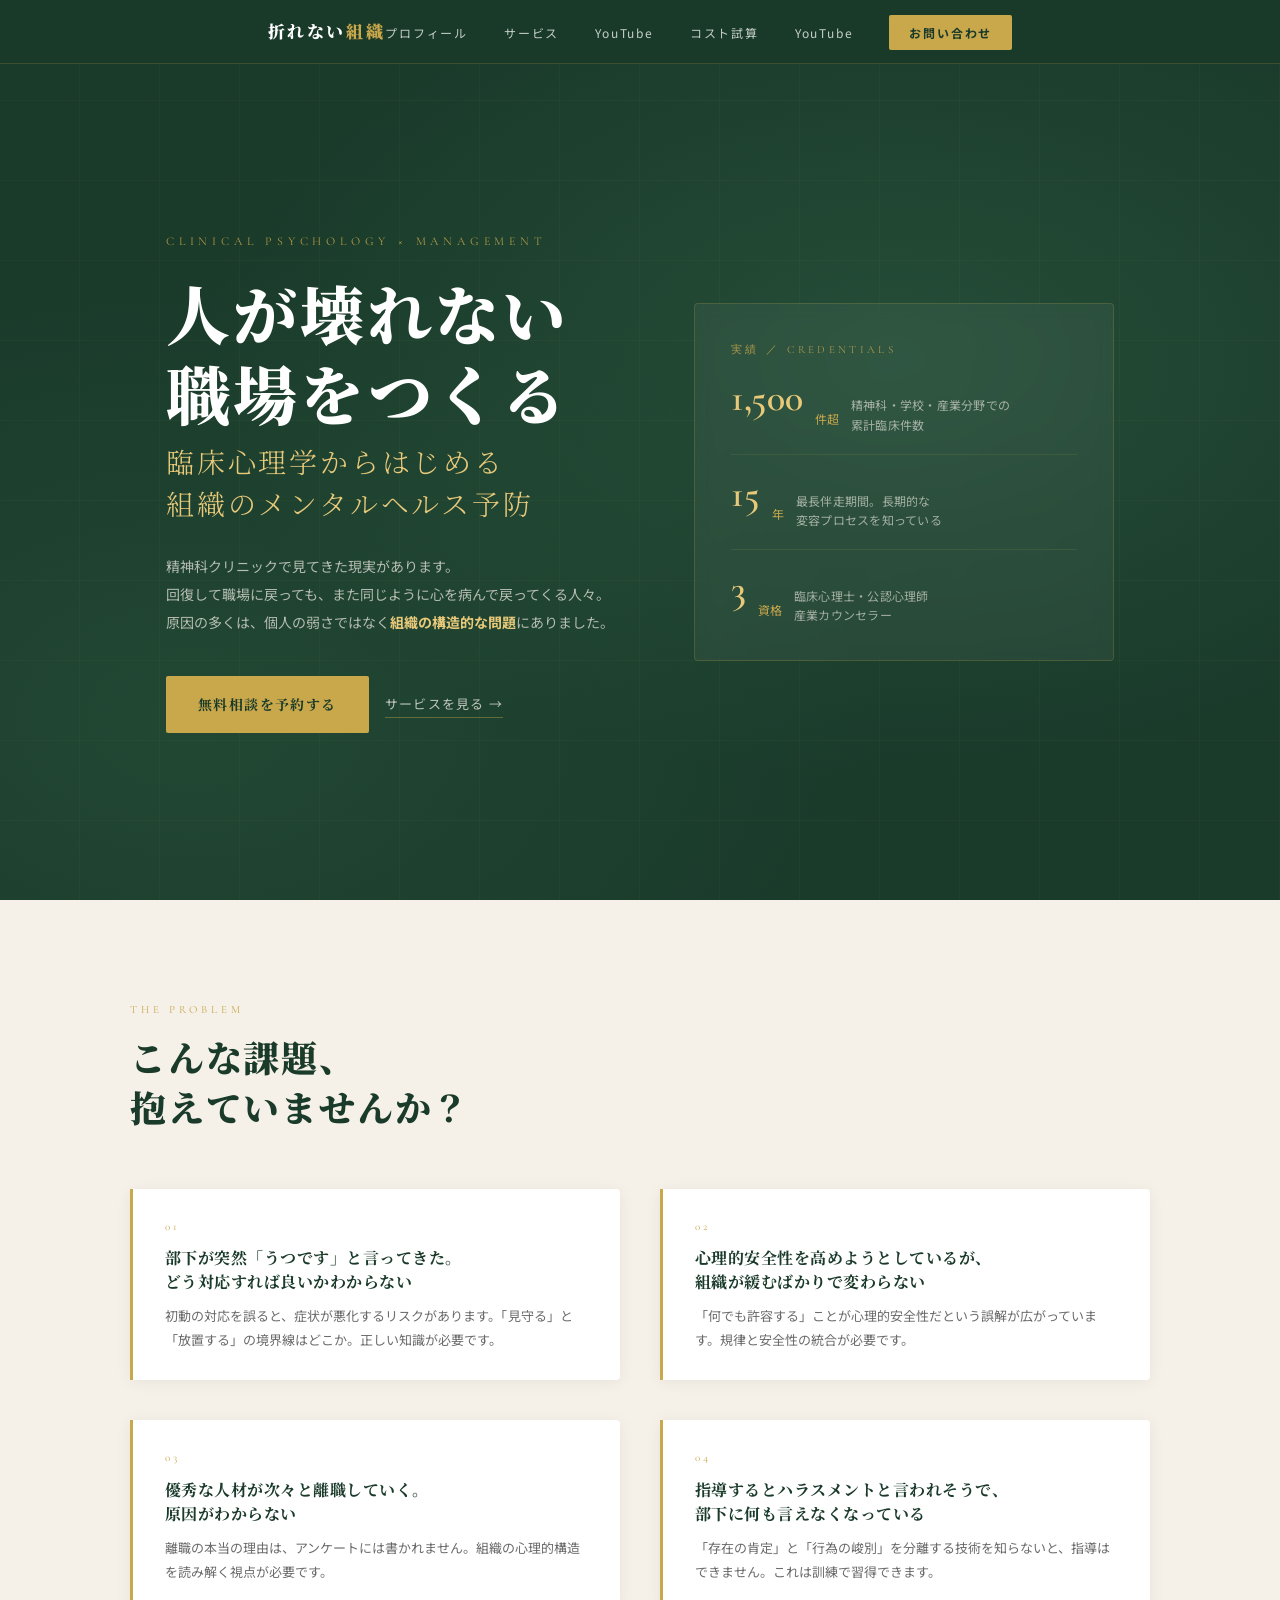
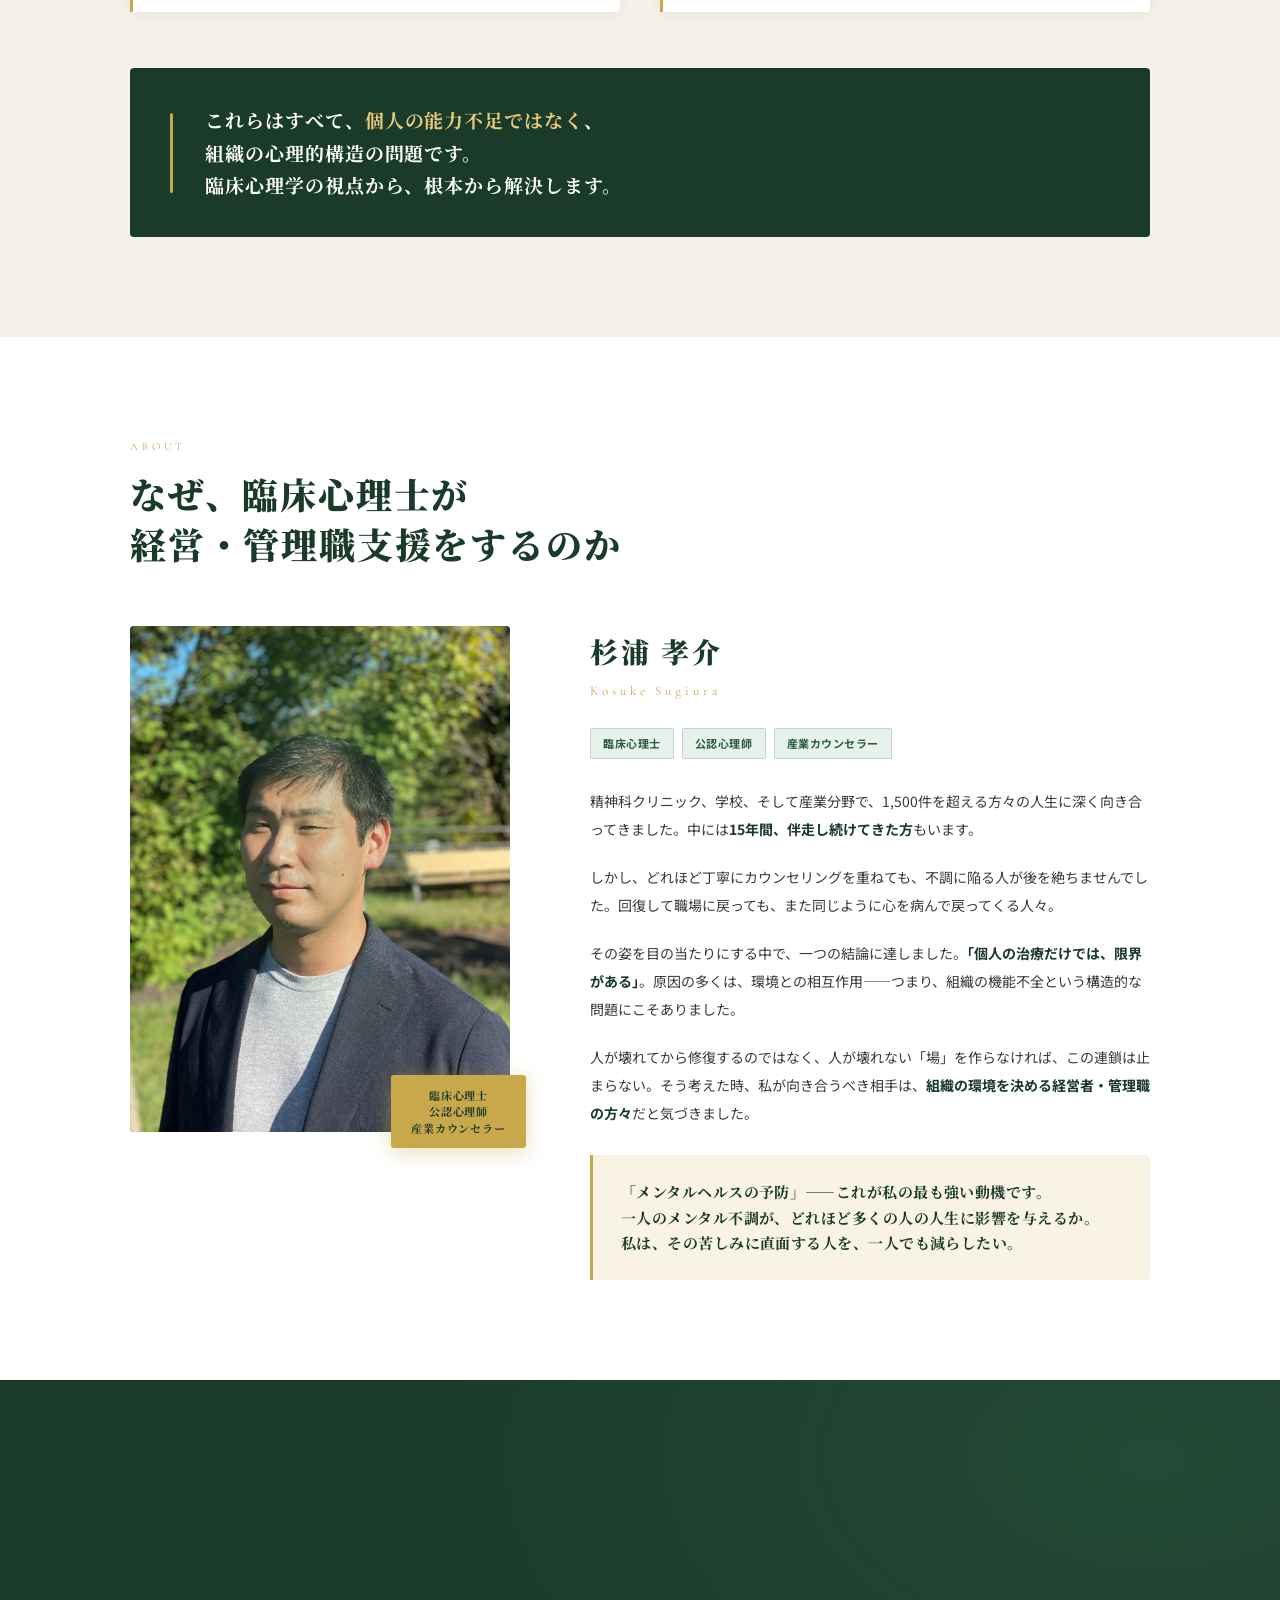
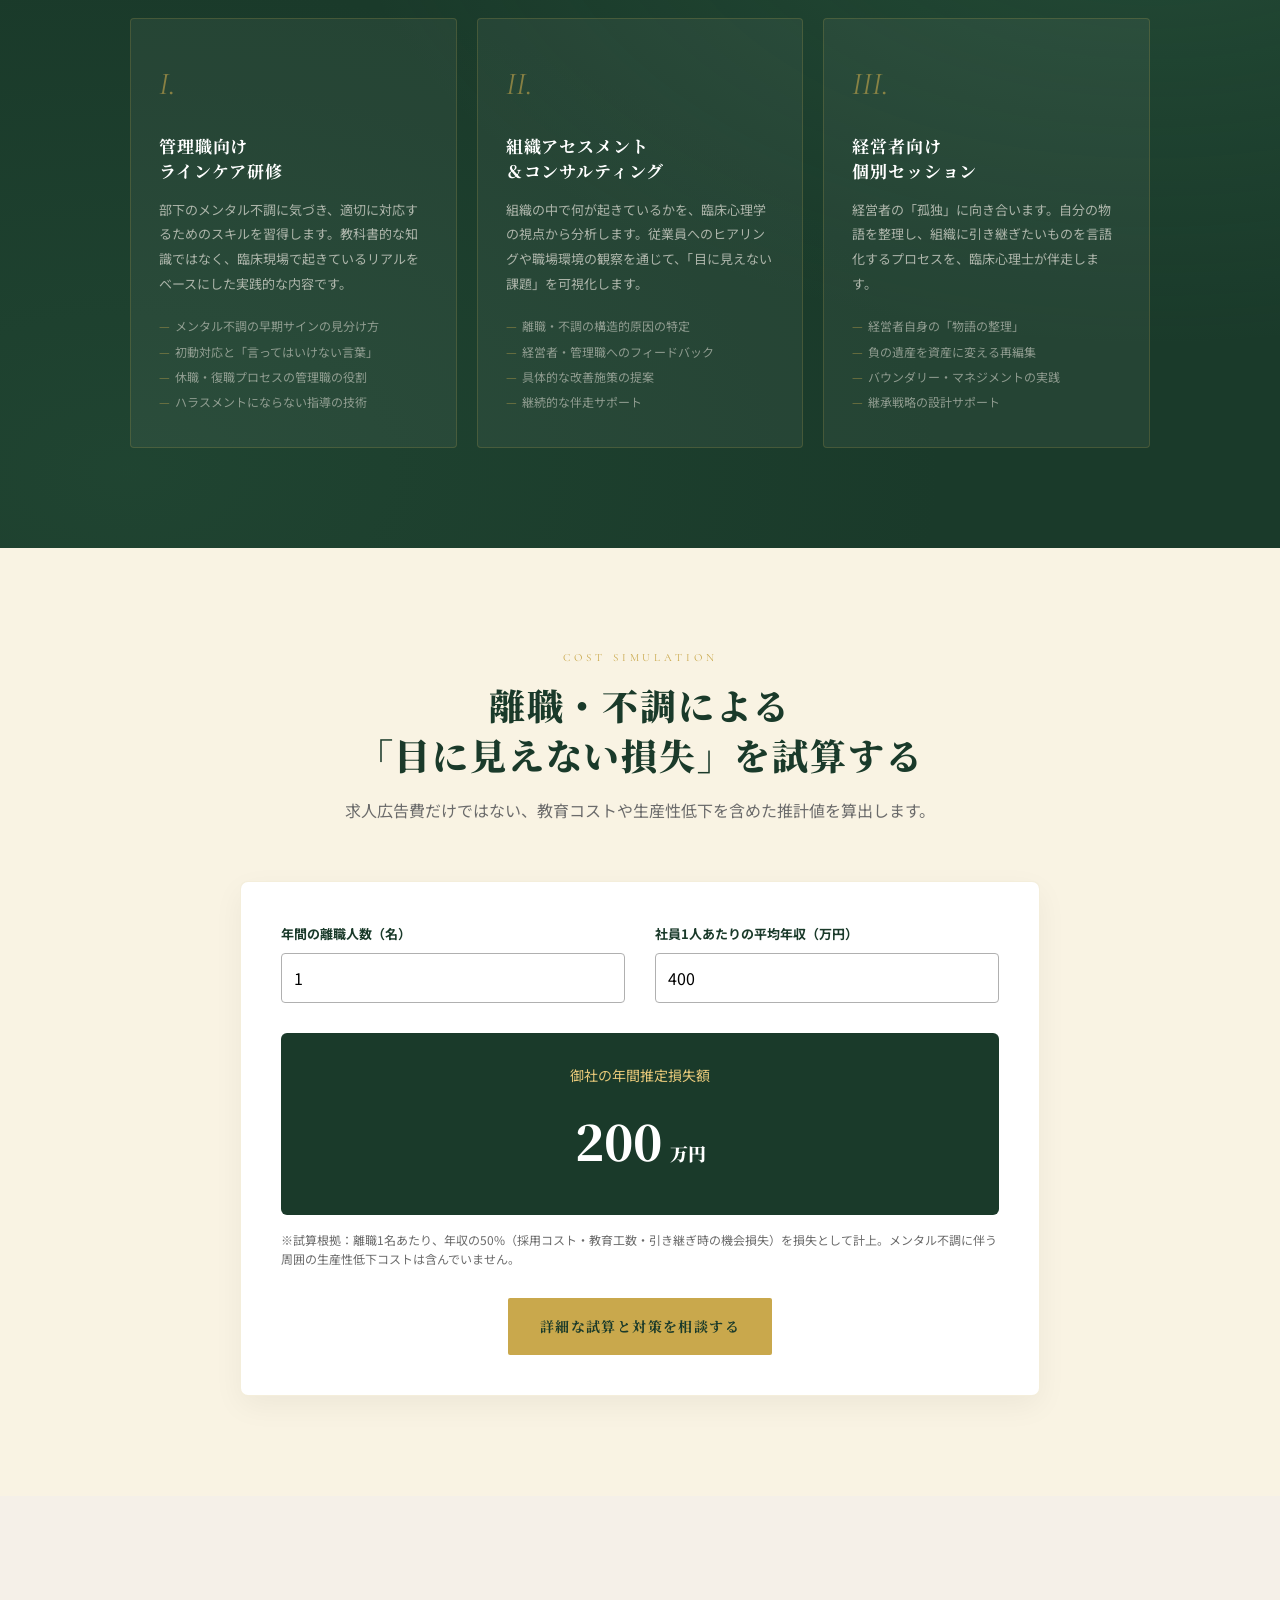
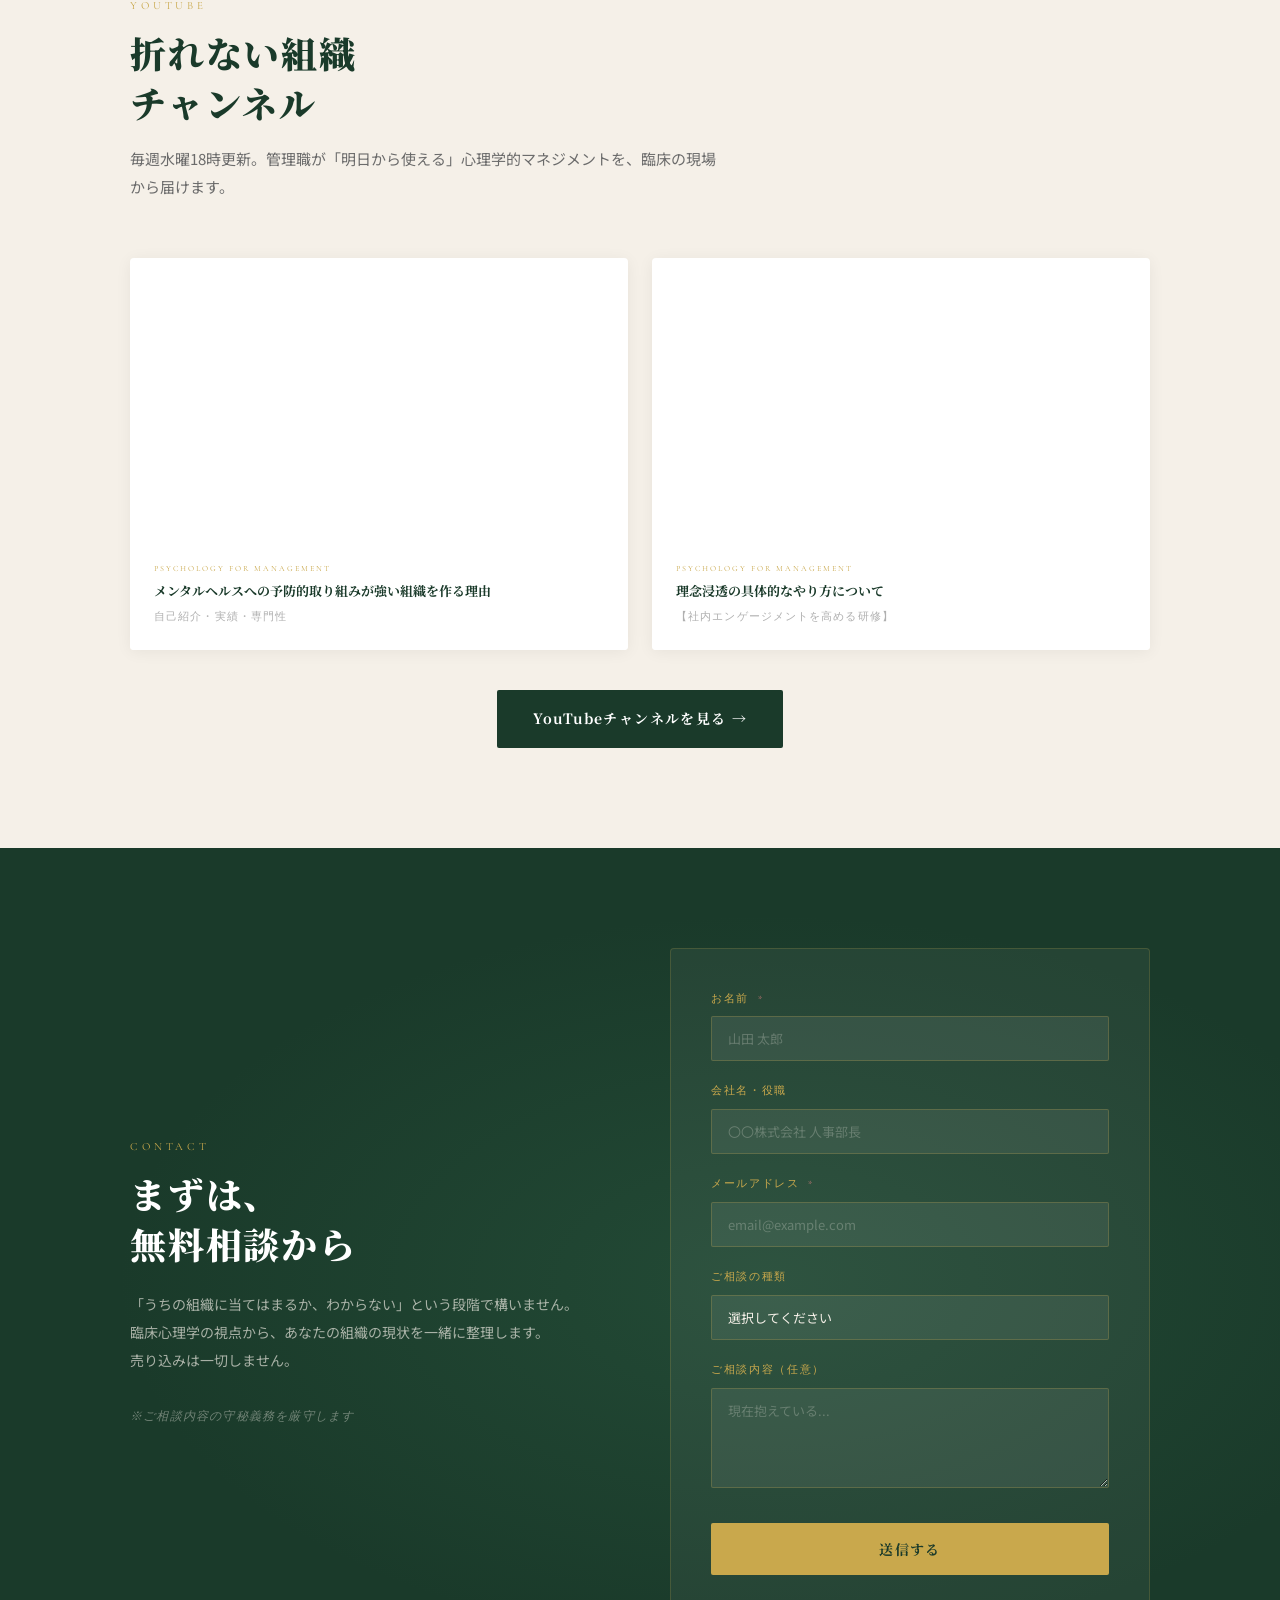
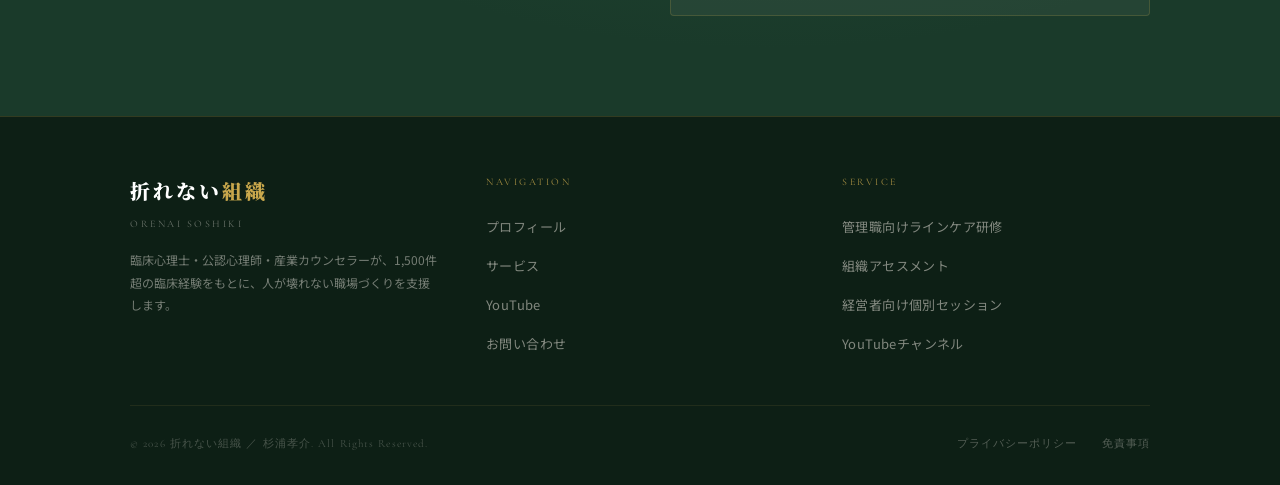
==== commit ae645625: "Update index.html" ====
--- a/index.html
+++ b/index.html
@@ -1512,6 +1512,7 @@
     </div>
   </div>
 </section>
+
 <section class="simulator" id="calc">
   <div class="container">
     <div class="fade-in" style="text-align: center;">
@@ -1522,14 +1523,14 @@
 
     <div class="sim-container fade-in">
       <div class="sim-grid">
-        <div class="sim-input-group">
-          <label class="sim-label">年間の離職人数（名）</label>
-          <input type="number" id="sim-n" class="sim-input" value="1" oninput="doCalc()">
-        </div>
-        <div class="sim-input-group">
-          <label class="sim-label">社員1人あたりの平均年収（万円）</label>
-          <input type="number" id="sim-s" class="sim-input" value="400" oninput="doCalc()">
-        </div>
+       <div class="sim-input-group">
+  <label class="sim-label">年間の離職人数（名）</label>
+  <input type="number" id="sim-n" class="sim-input" value="1">
+</div>
+<div class="sim-input-group">
+  <label class="sim-label">社員1人あたりの平均年収（万円）</label>
+  <input type="number" id="sim-s" class="sim-input" value="400">
+</div>
       </div>
 
       <div class="sim-result-box">
@@ -1720,16 +1721,37 @@
 });
 </script>
 <script>
+<script>
+// ページが読み込まれたら開始
+window.addEventListener('DOMContentLoaded', () => {
+    const inputN = document.getElementById('sim-n');
+    const inputS = document.getElementById('sim-s');
+
+    // 入力欄があるか確認
+    if (inputN && inputS) {
+        // 数字が入力されるたびに計算を実行する
+        inputN.addEventListener('input', doCalc);
+        inputS.addEventListener('input', doCalc);
+        
+        // ページを開いた瞬間に一度計算
+        doCalc();
+    }
+});
+
 function doCalc() {
     const n = document.getElementById('sim-n').value;
     const s = document.getElementById('sim-s').value;
-    // 損失係数を0.5（年収の半分）として計算
+    const target = document.getElementById('sim-total');
+
+    if (!target) return;
+
+    // 計算実行（年収の50%）
     const loss = Math.floor(n * s * 0.5);
-    
-    if (n >= 0 && s >= 0) {
-        document.getElementById('sim-total').innerHTML = loss.toLocaleString() + '<span class="sim-result-unit">万円</span>';
-    }
-}
+
+    // 結果を反映（カンマ区切り）
+    target.innerHTML = loss.toLocaleString() + '<span class="sim-result-unit">万円</span>';
+}
+
 
 // フェードインアニメーションの制御
 const observer = new IntersectionObserver((entries) => {
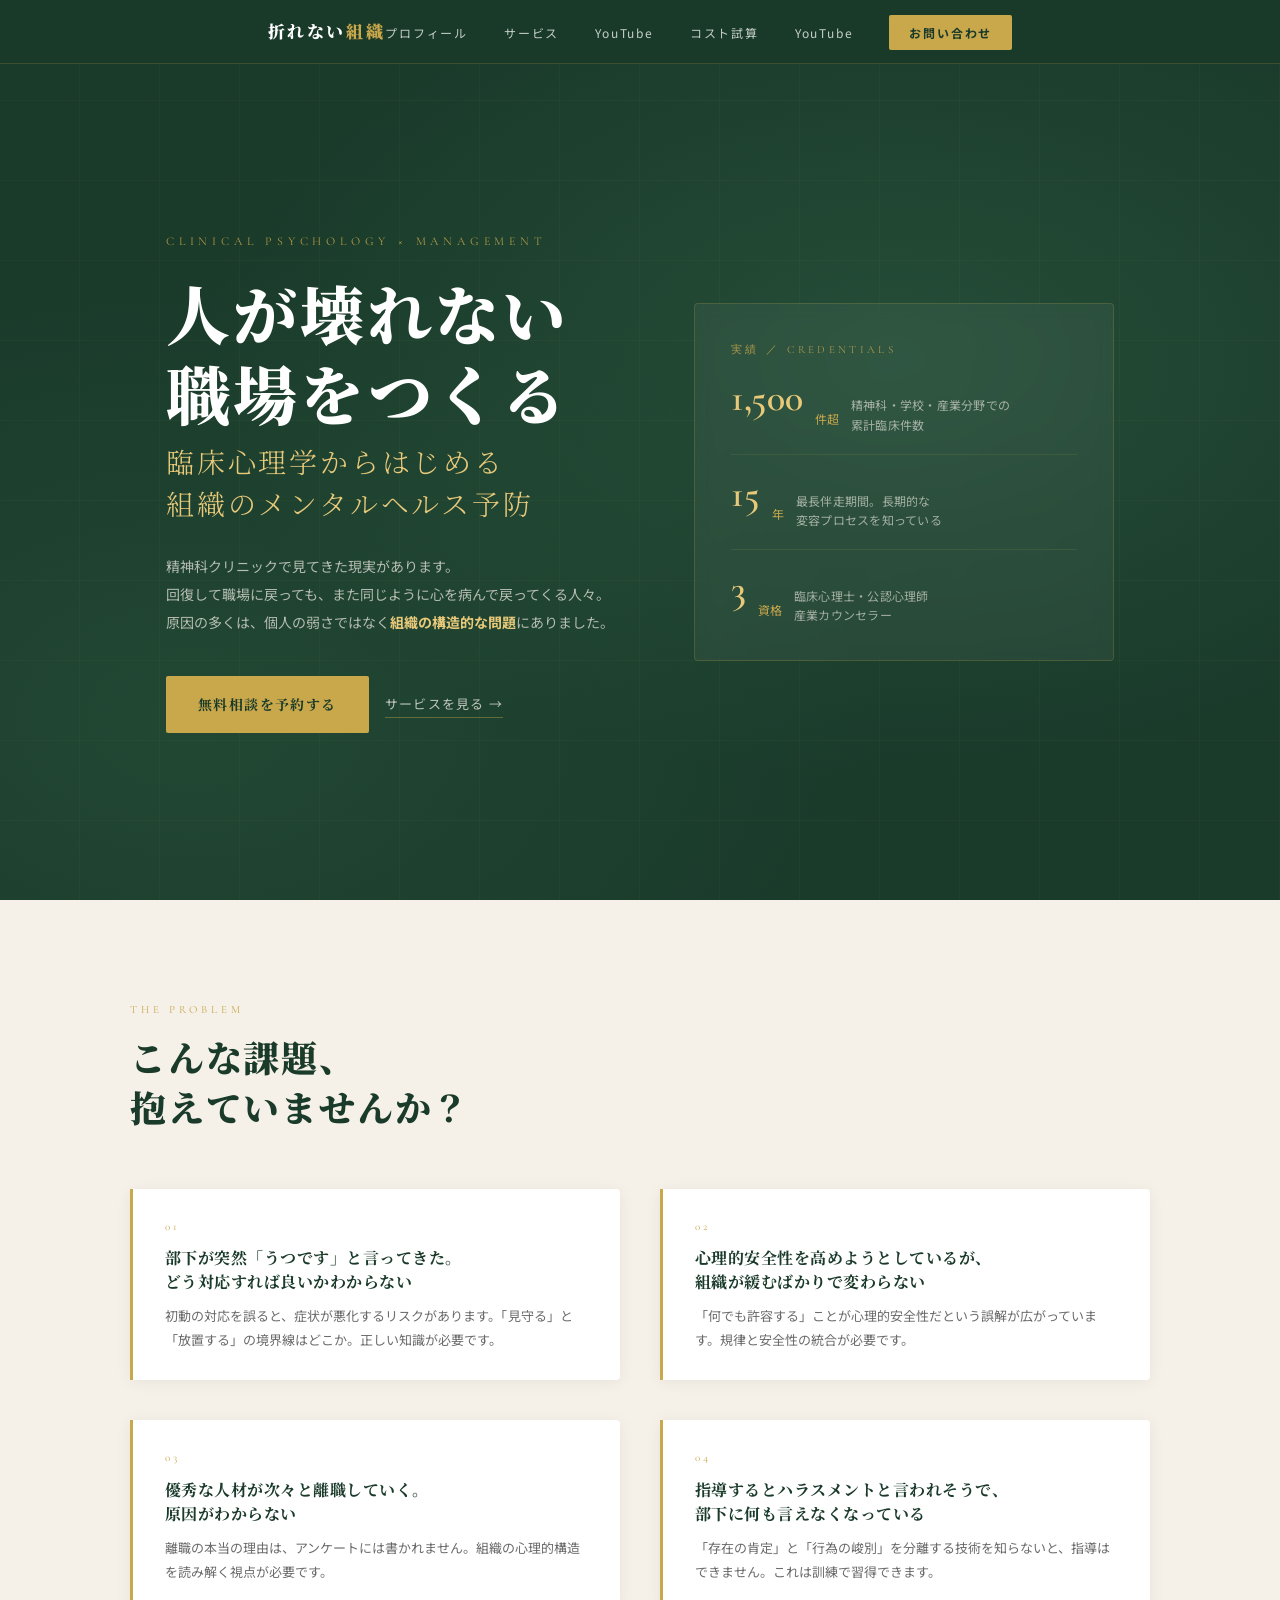
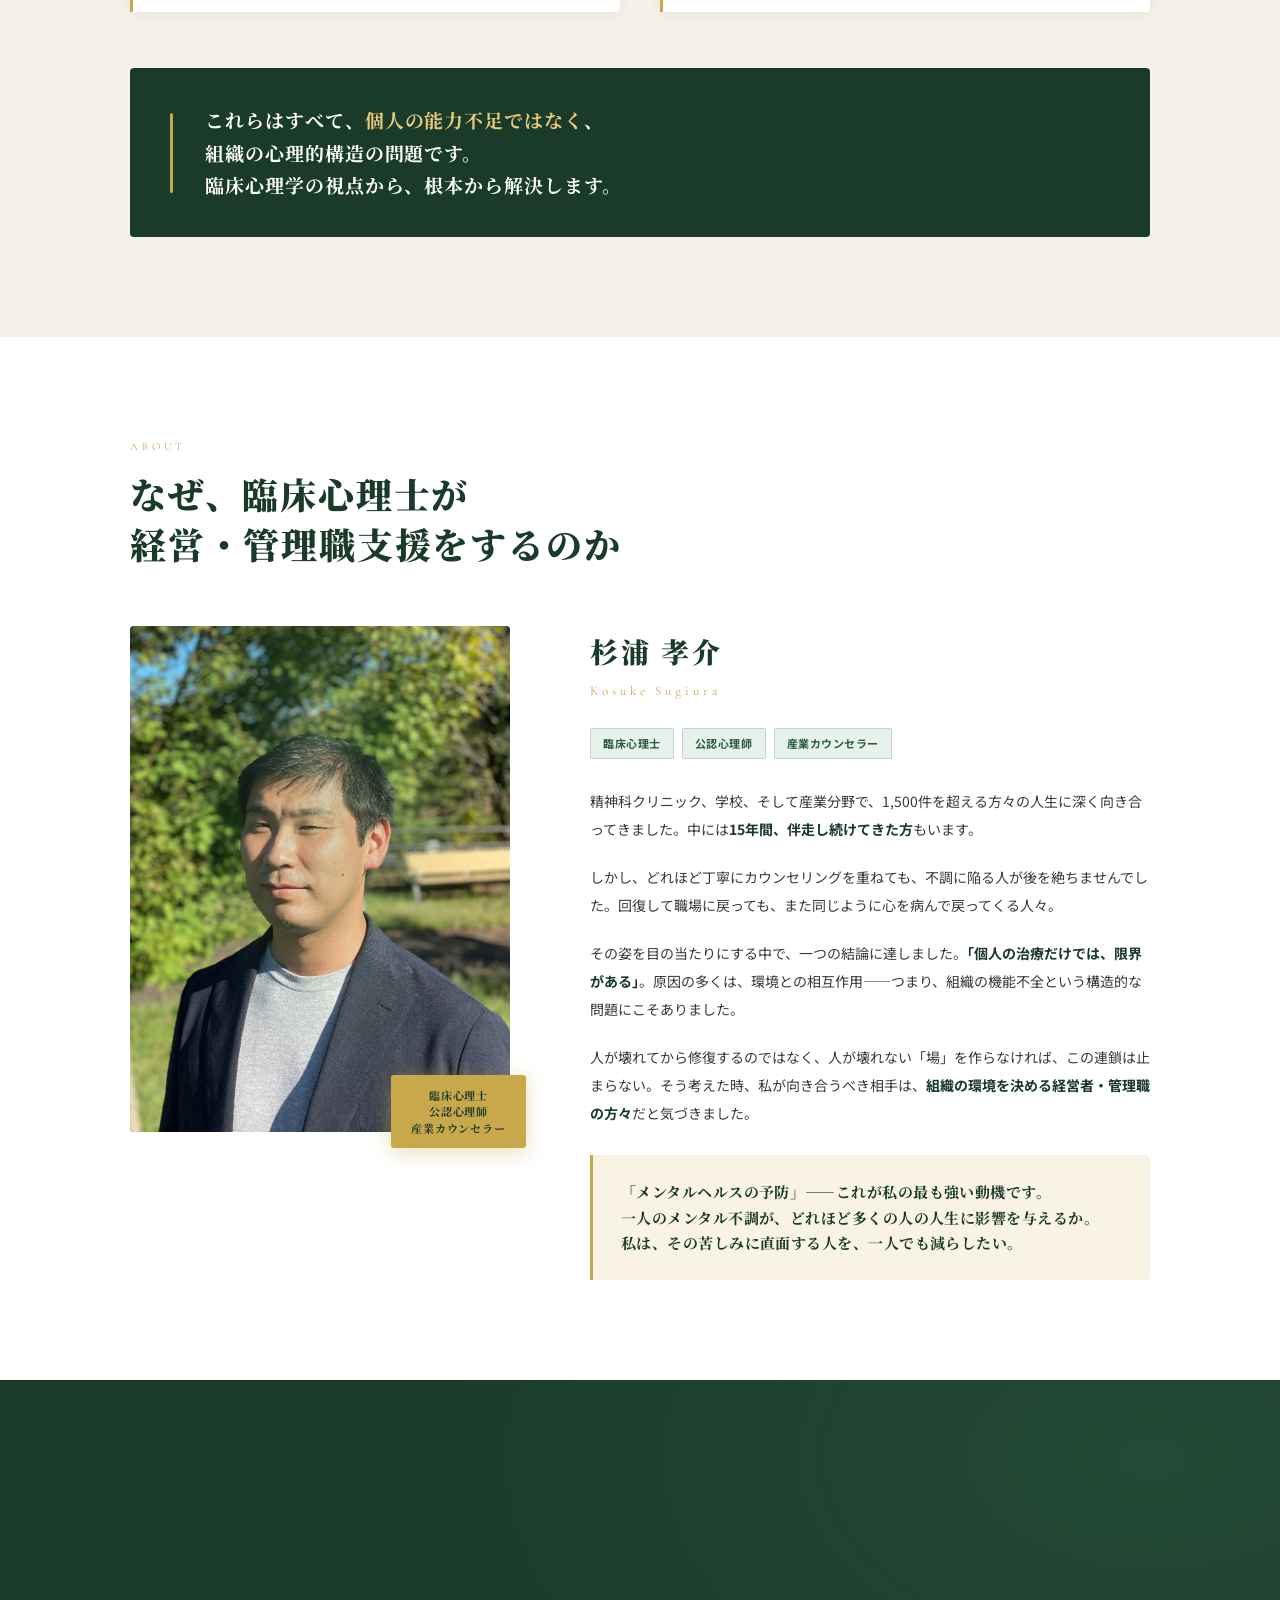
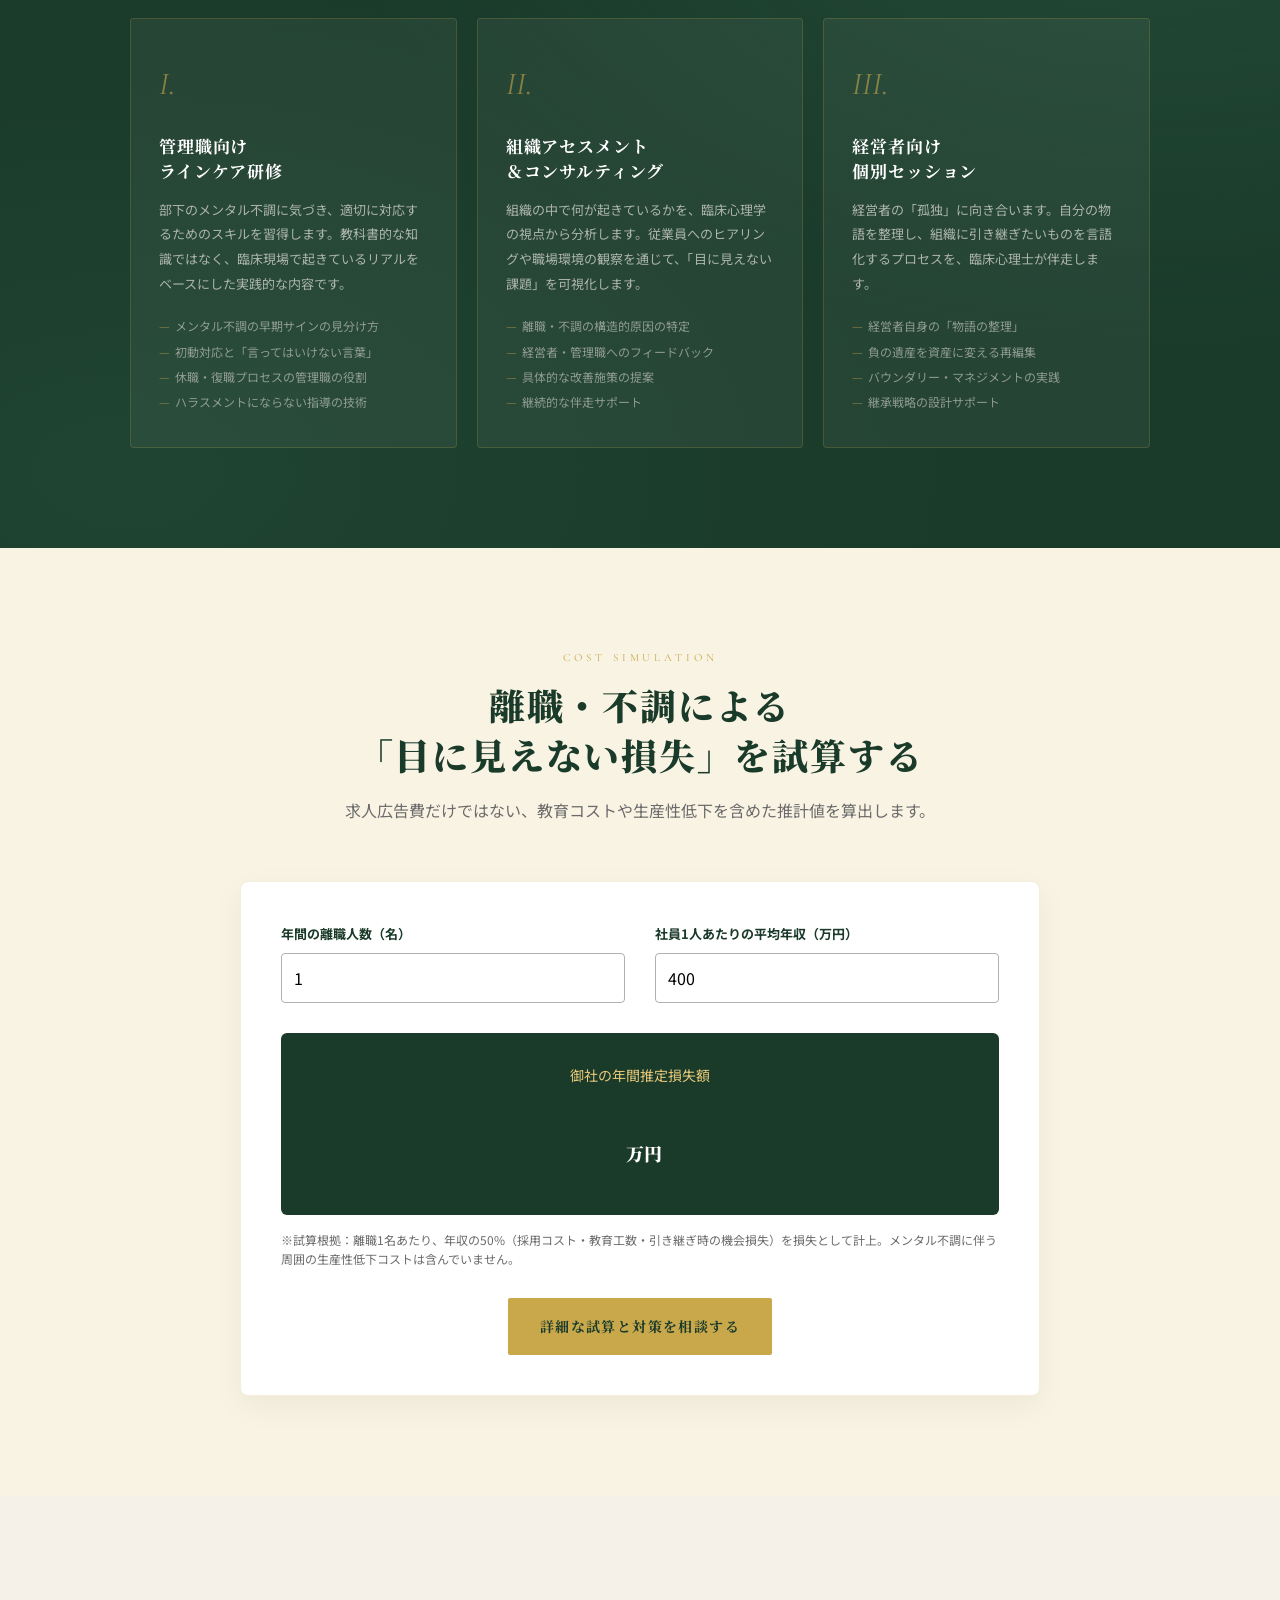
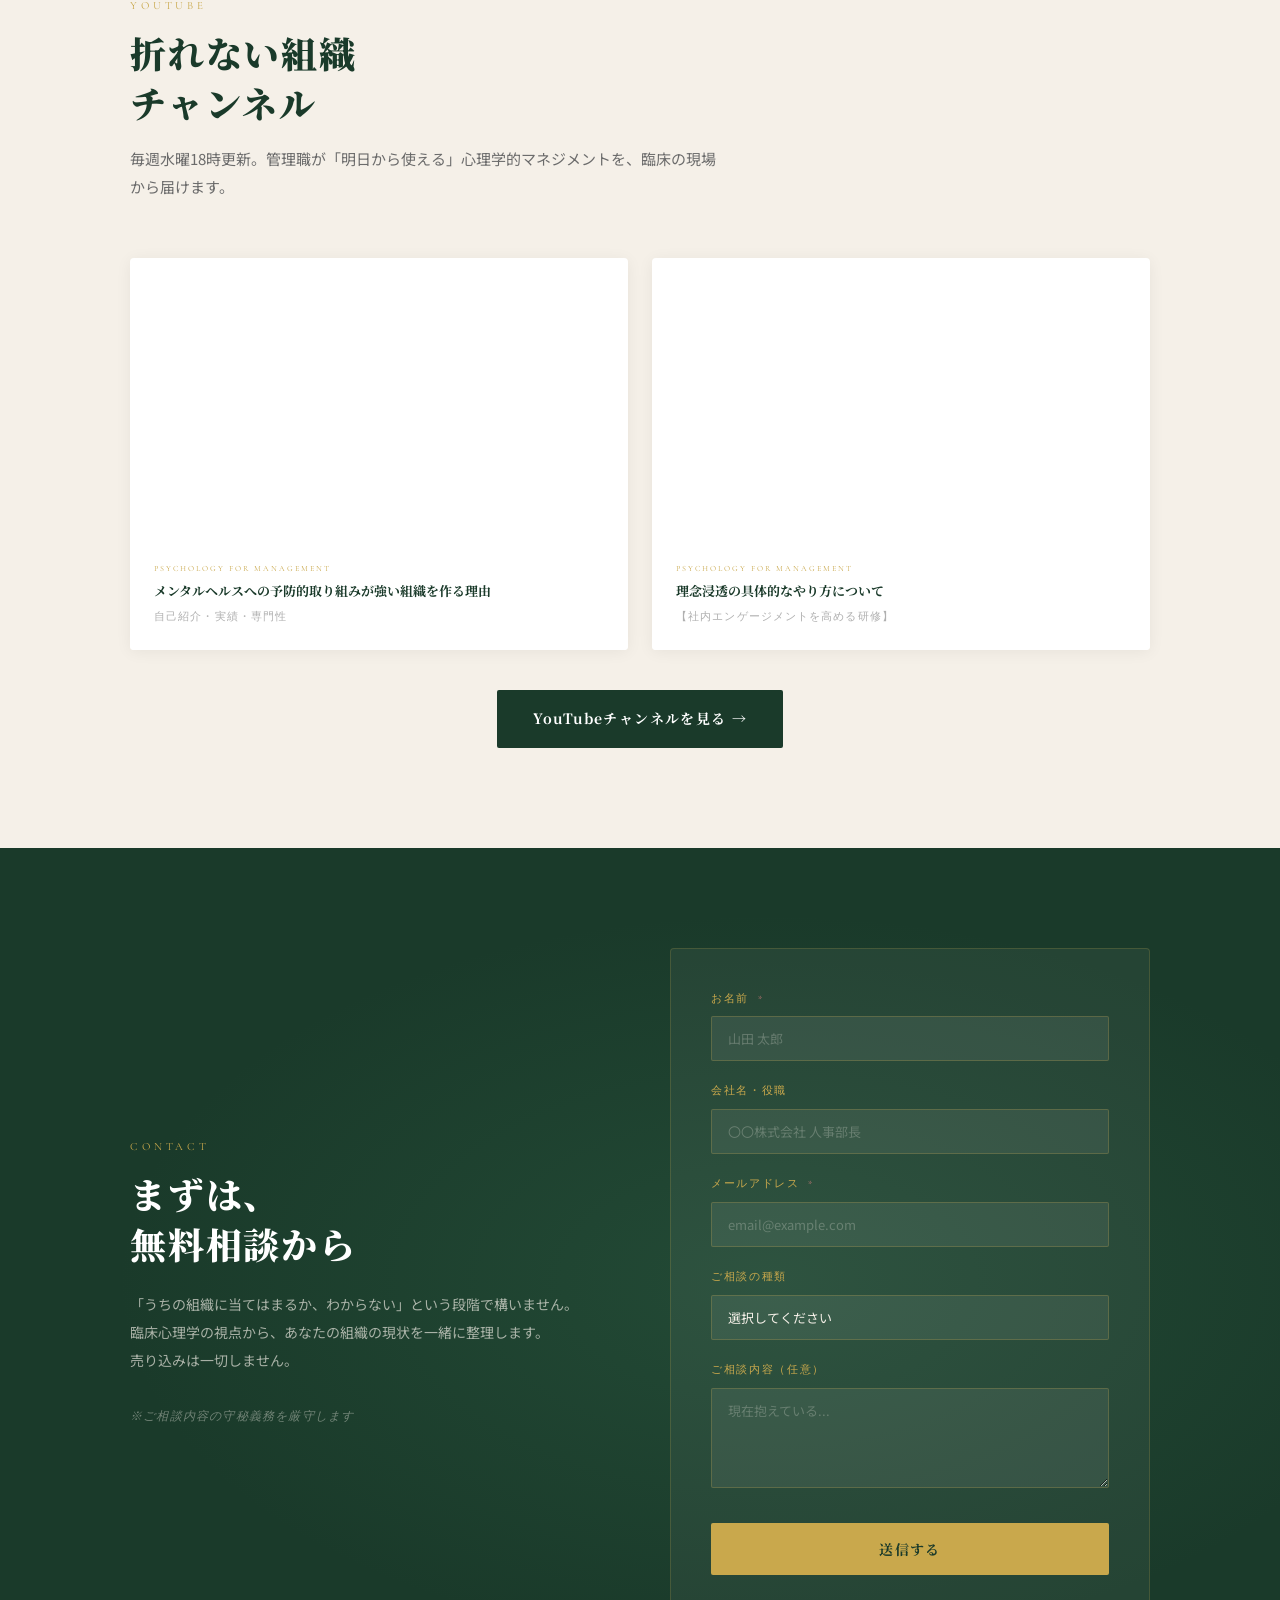
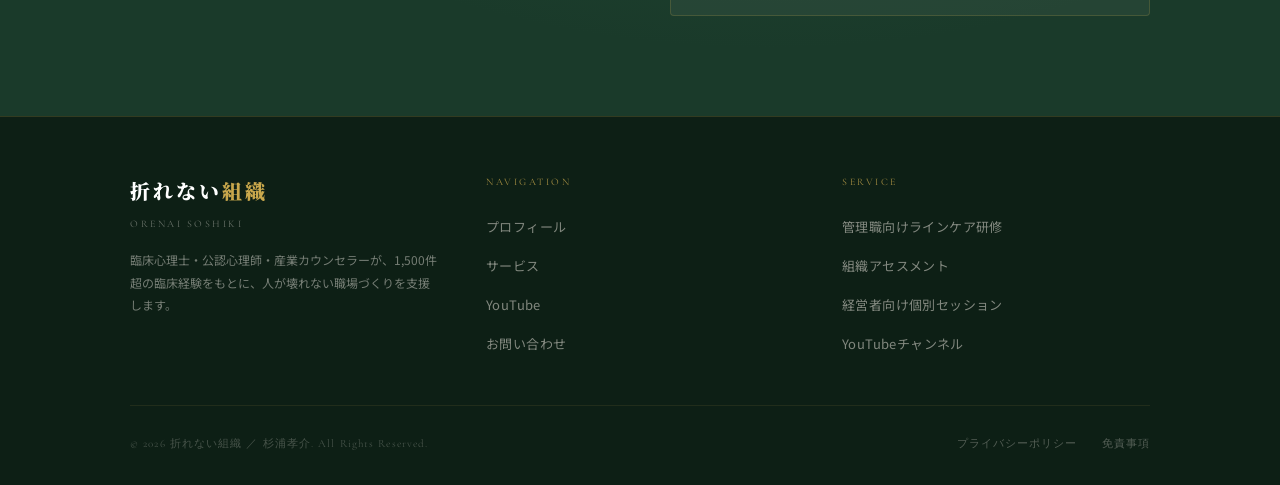
==== commit b39c0268: "Update index.html" ====
--- a/index.html
+++ b/index.html
@@ -1535,7 +1535,7 @@
 
       <div class="sim-result-box">
         <span class="sim-result-label">御社の年間推定損失額</span>
-        <div class="sim-result-value" id="sim-total">200<span class="sim-result-unit">万円</span></div>
+        <div class="sim-result-value" id="sim-total"><span class="sim-result-unit">万円</span></div>
       </div>
 
       <p class="sim-note">
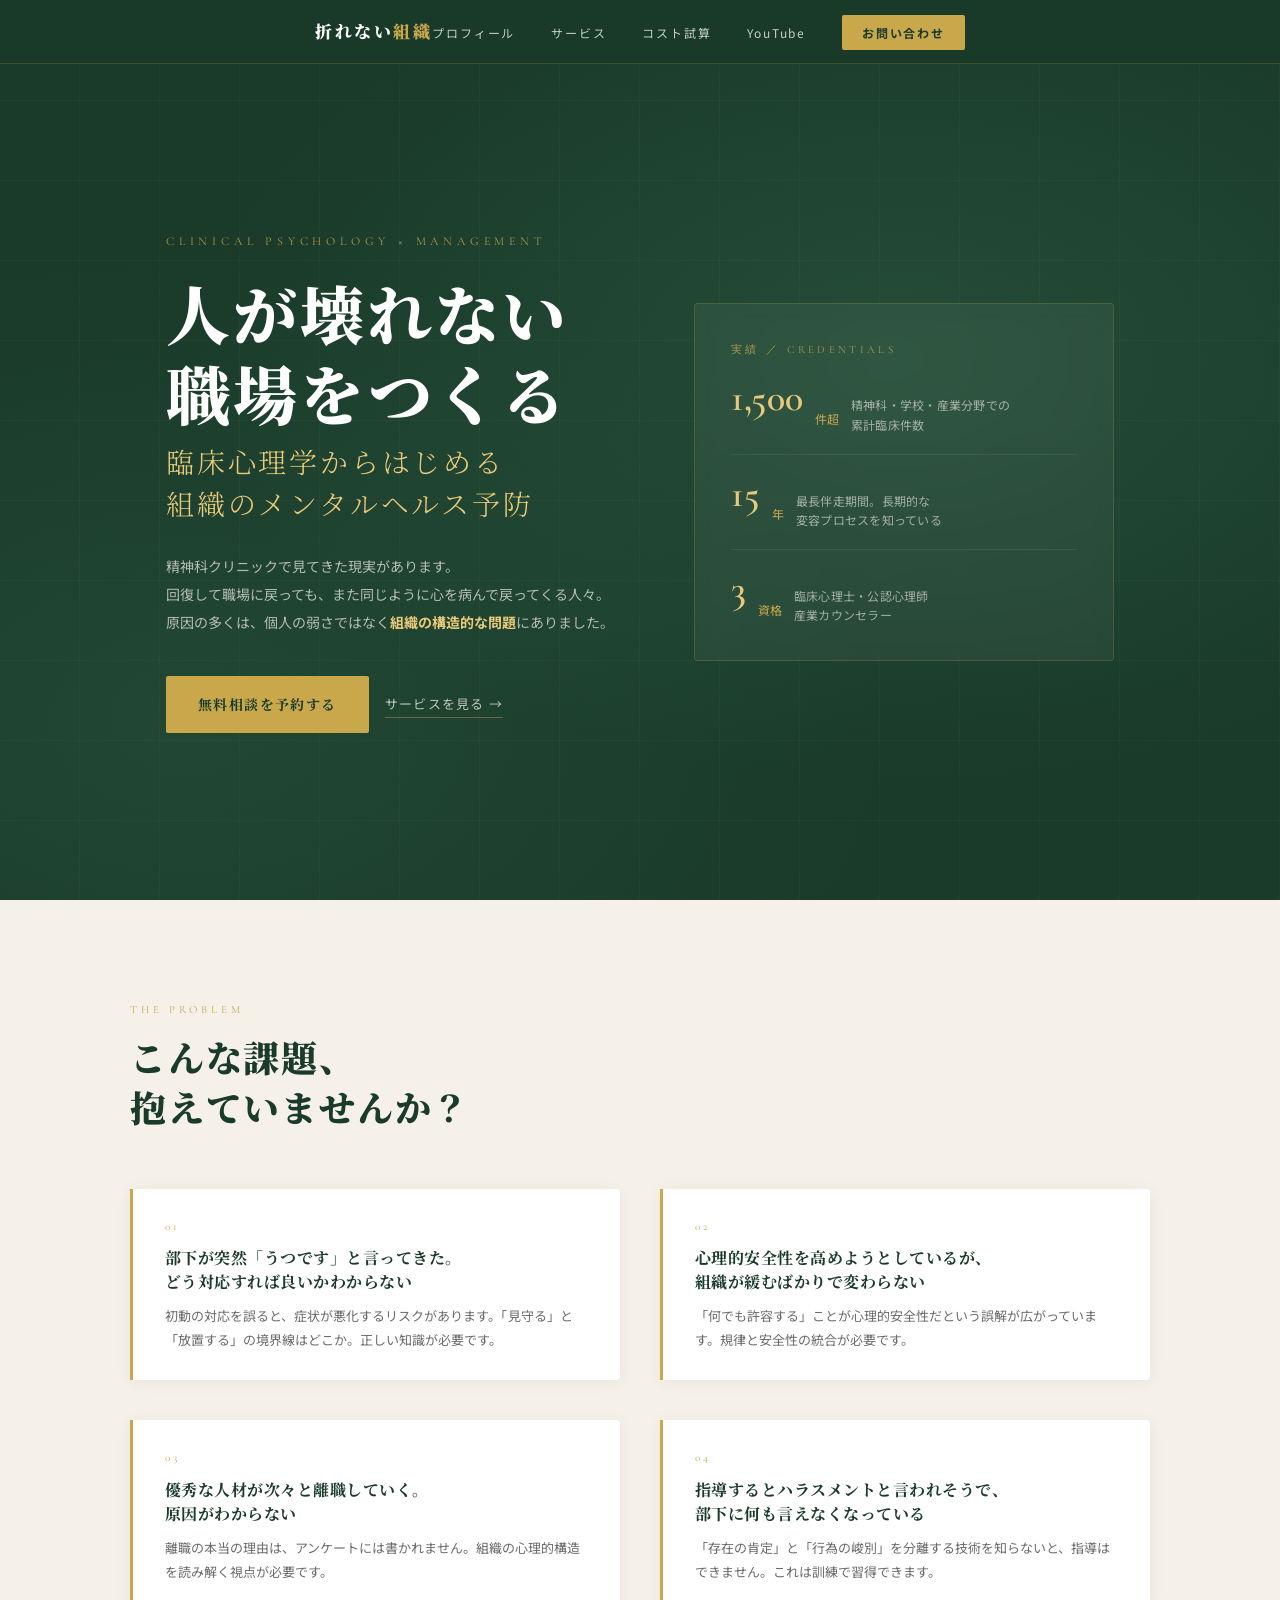
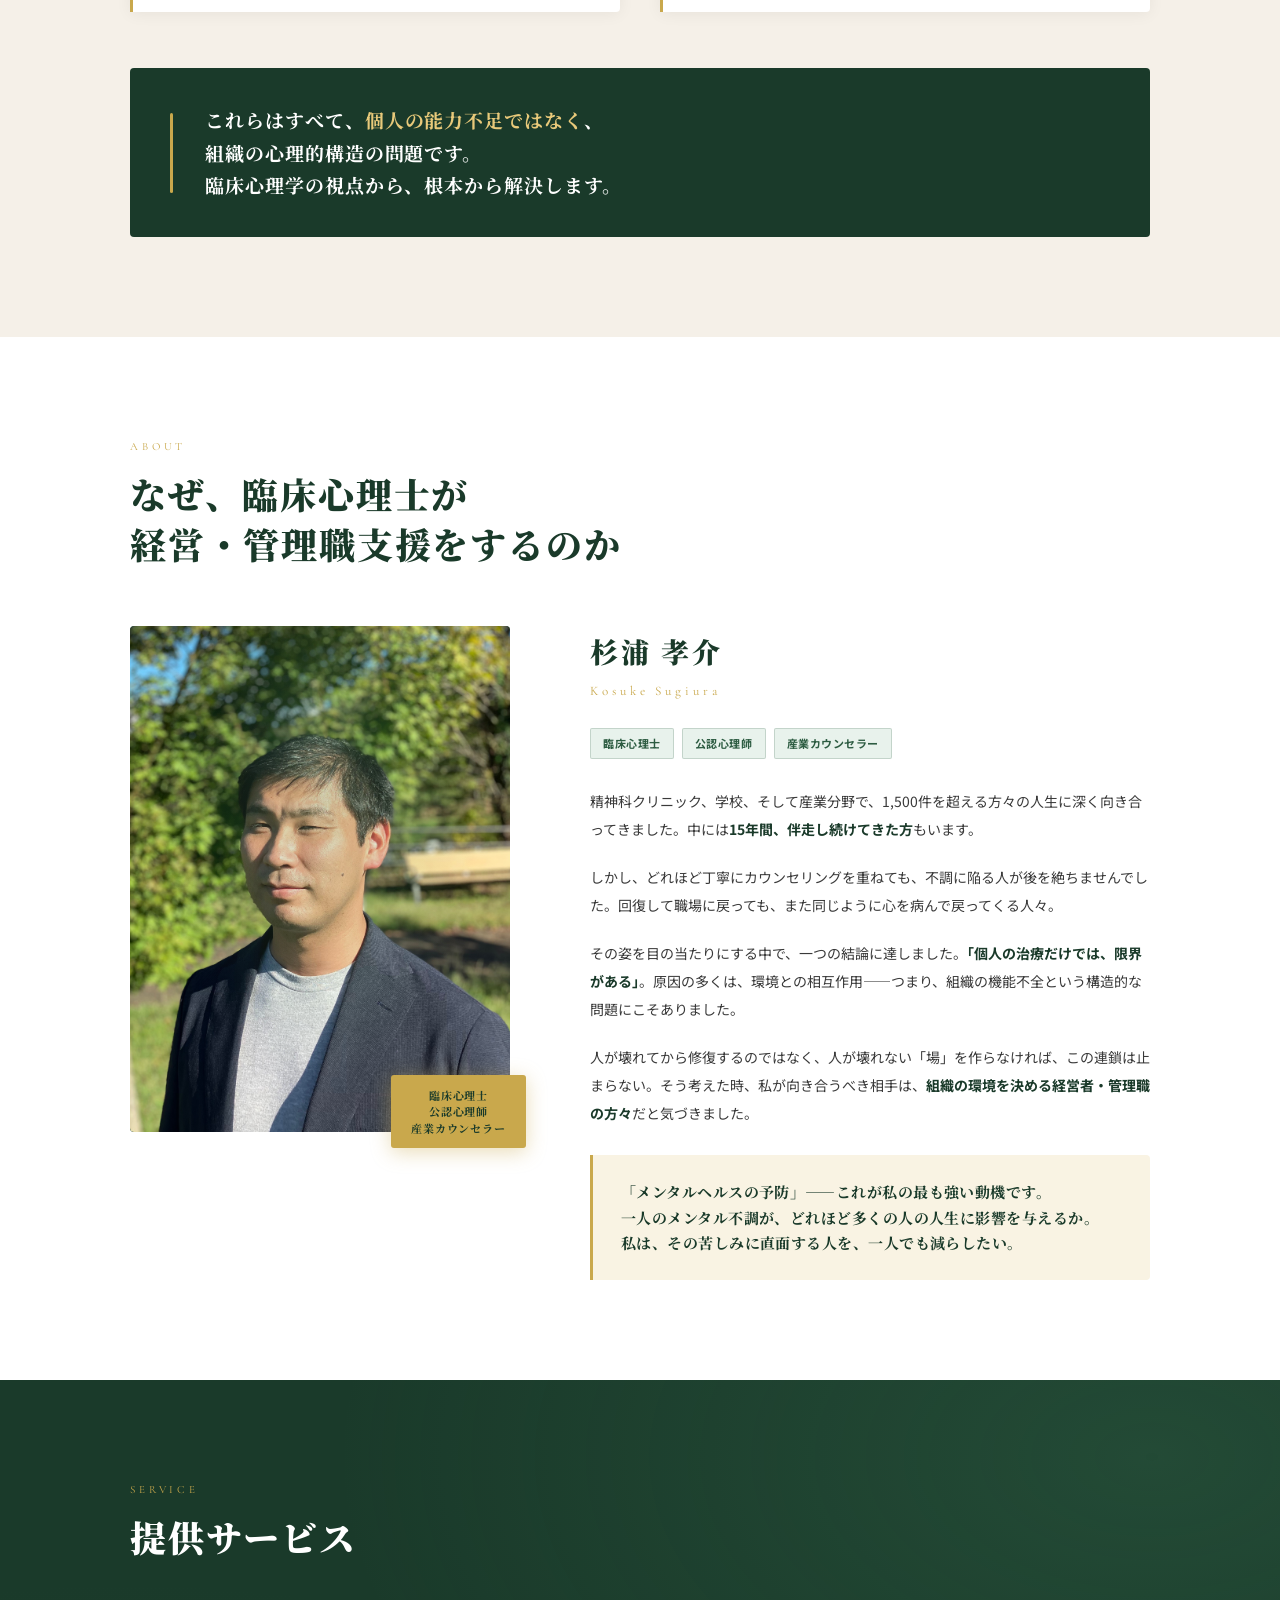
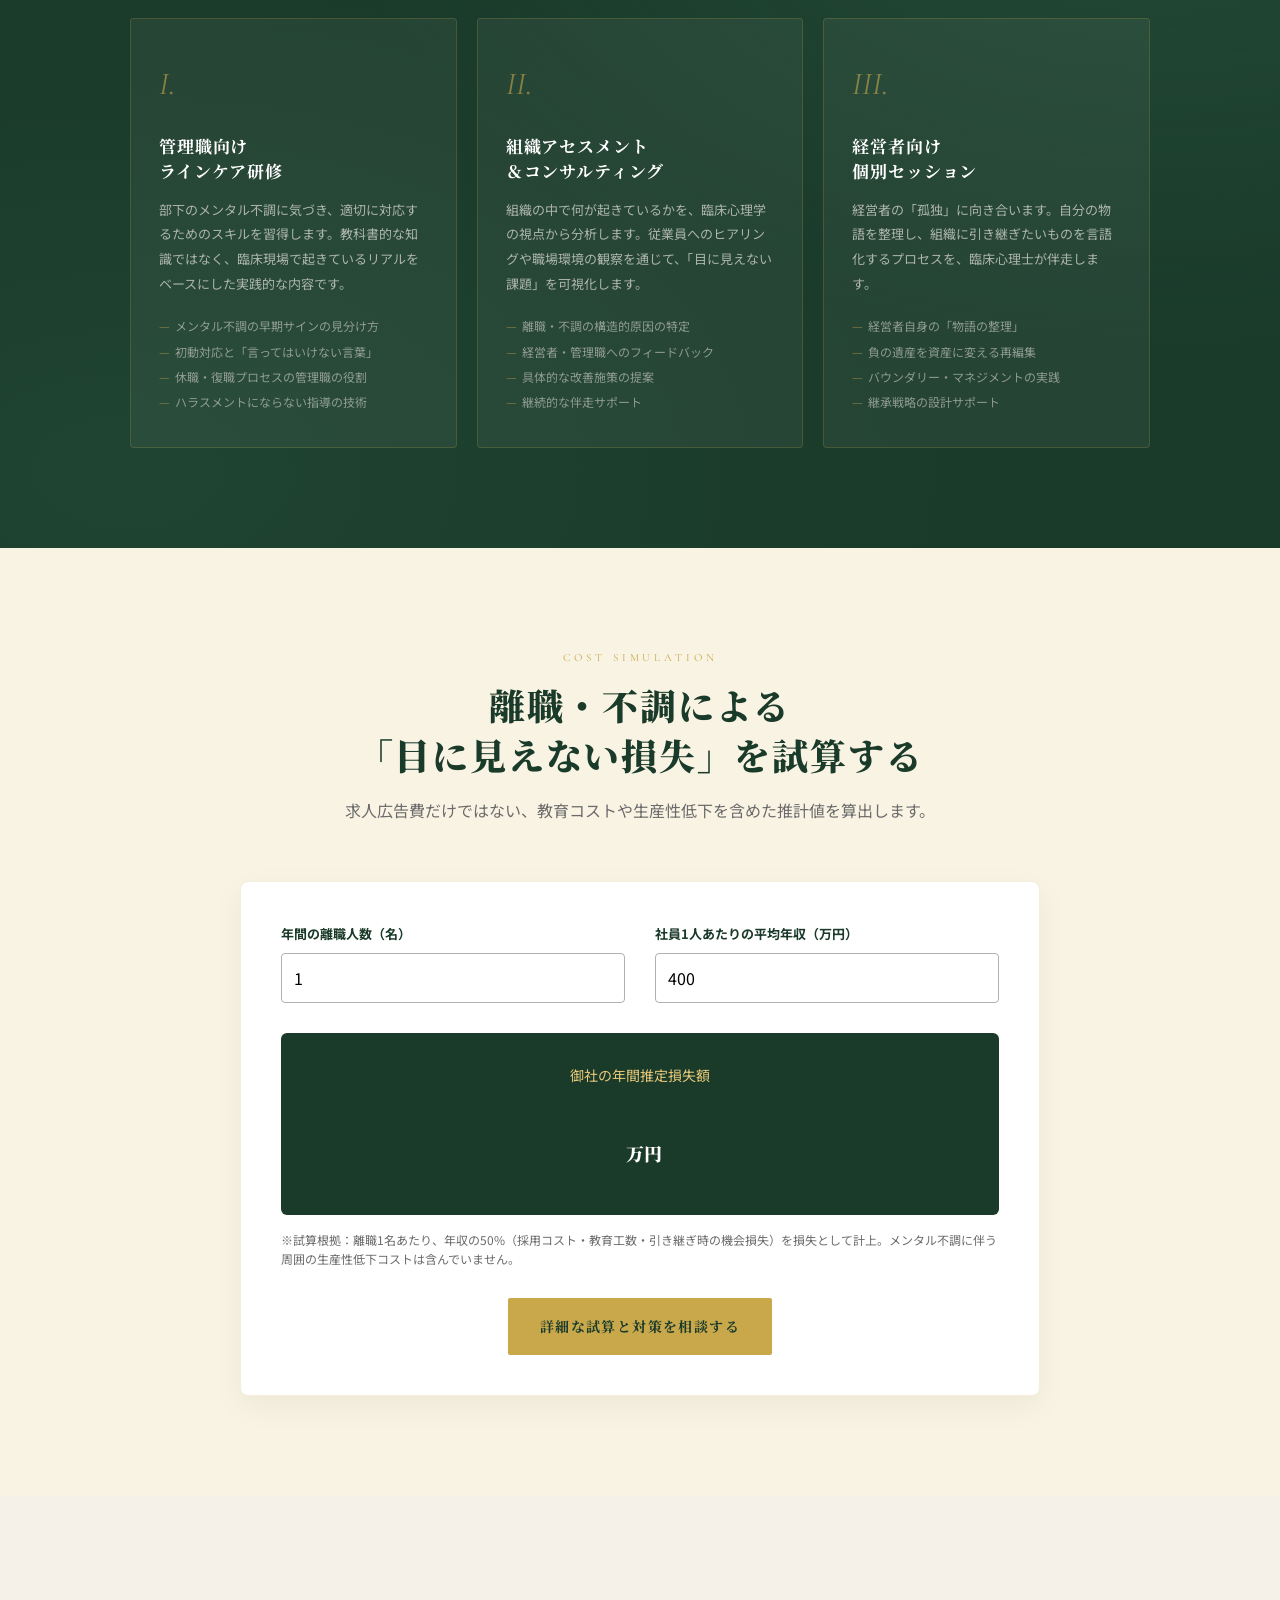
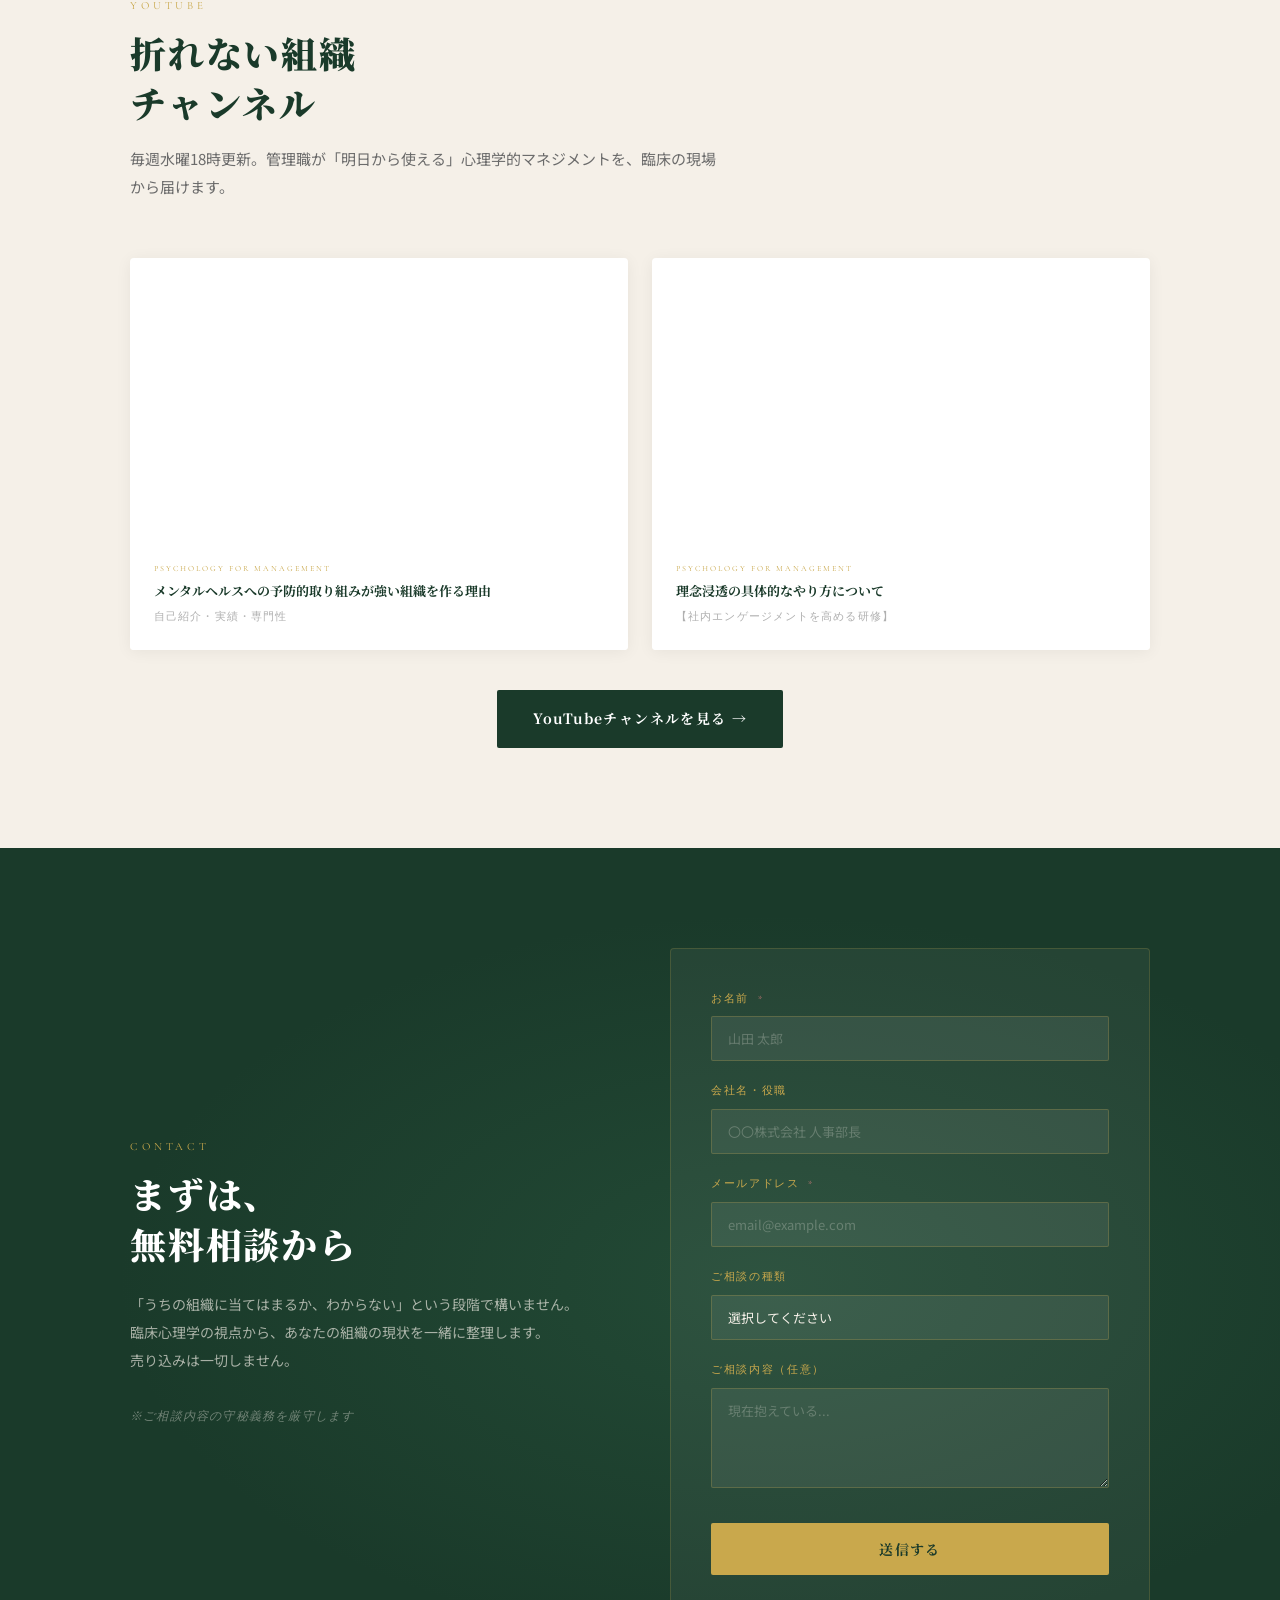
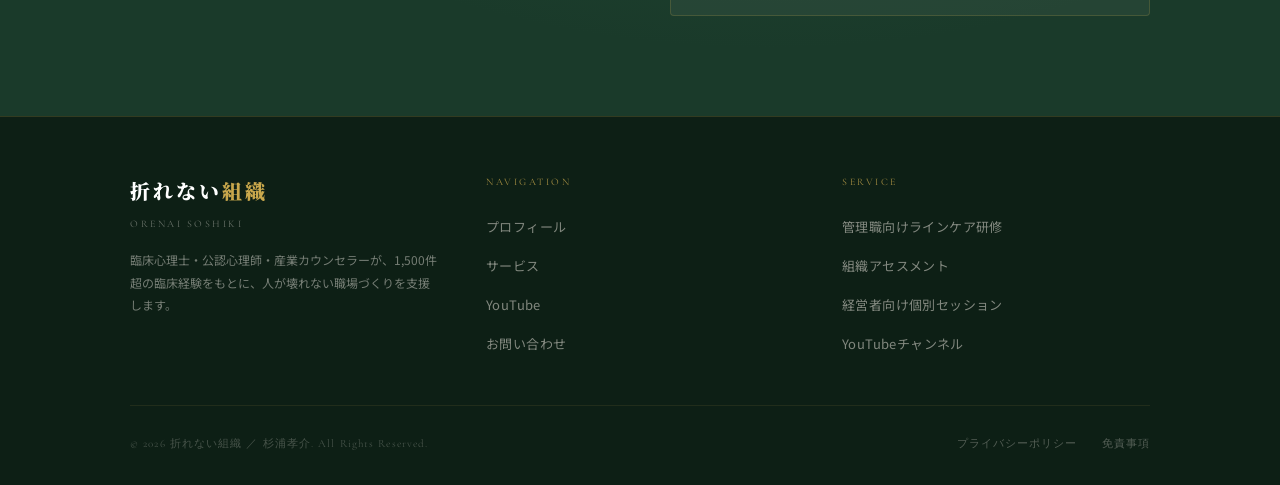
==== commit 4d80e3ec: "Update index.html" ====
--- a/index.html
+++ b/index.html
@@ -1312,8 +1312,8 @@
       <ul class="nav-links">
         <li><a href="#about">プロフィール</a></li>
         <li><a href="#service">サービス</a></li>
-        <li><a href="#youtube">YouTube</a></li>
-        <li><a href="#calc">コスト試算</a></li> <li><a href="#youtube">YouTube</a></li>
+        <li><a href="#calc">コスト試算</a></li> 
+         <li><a href="#youtube">YouTube</a></li>
         <li><a href="#contact" class="nav-cta">お問い合わせ</a></li>
       </ul>
     </div>
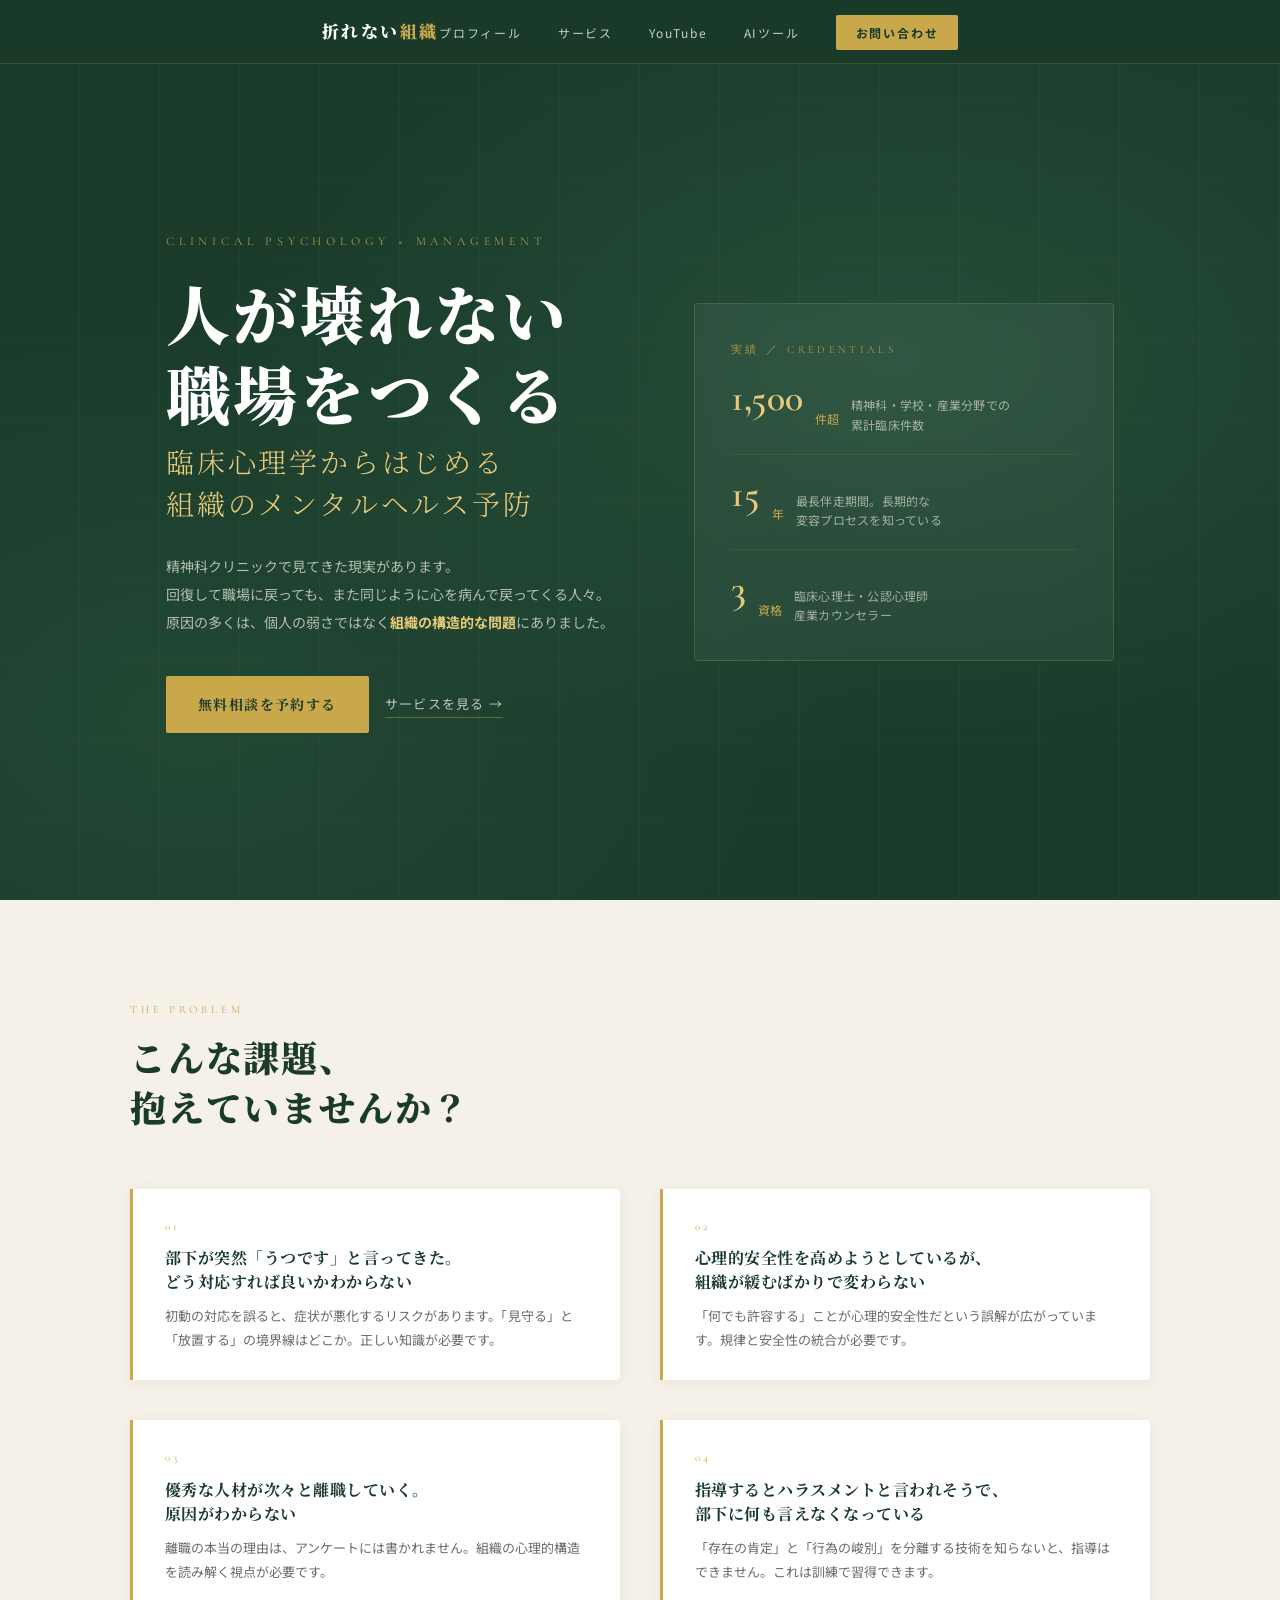
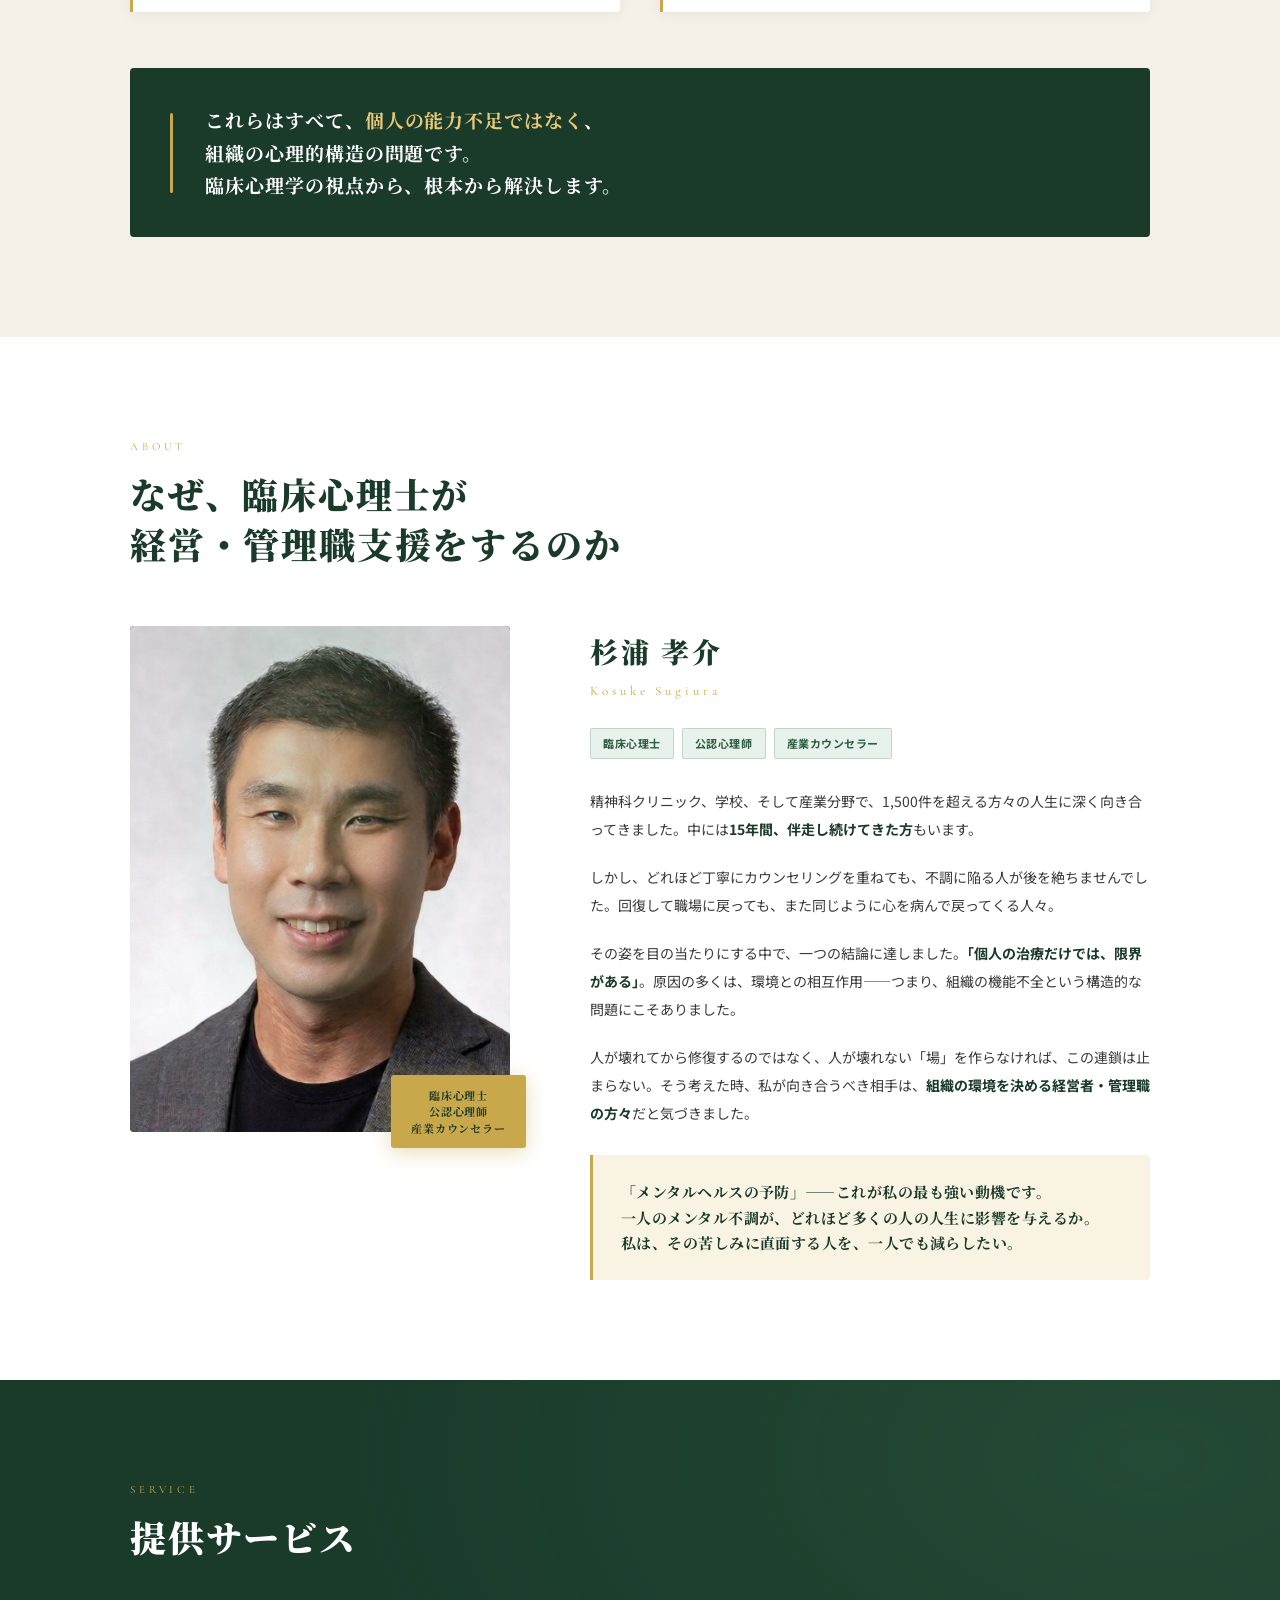
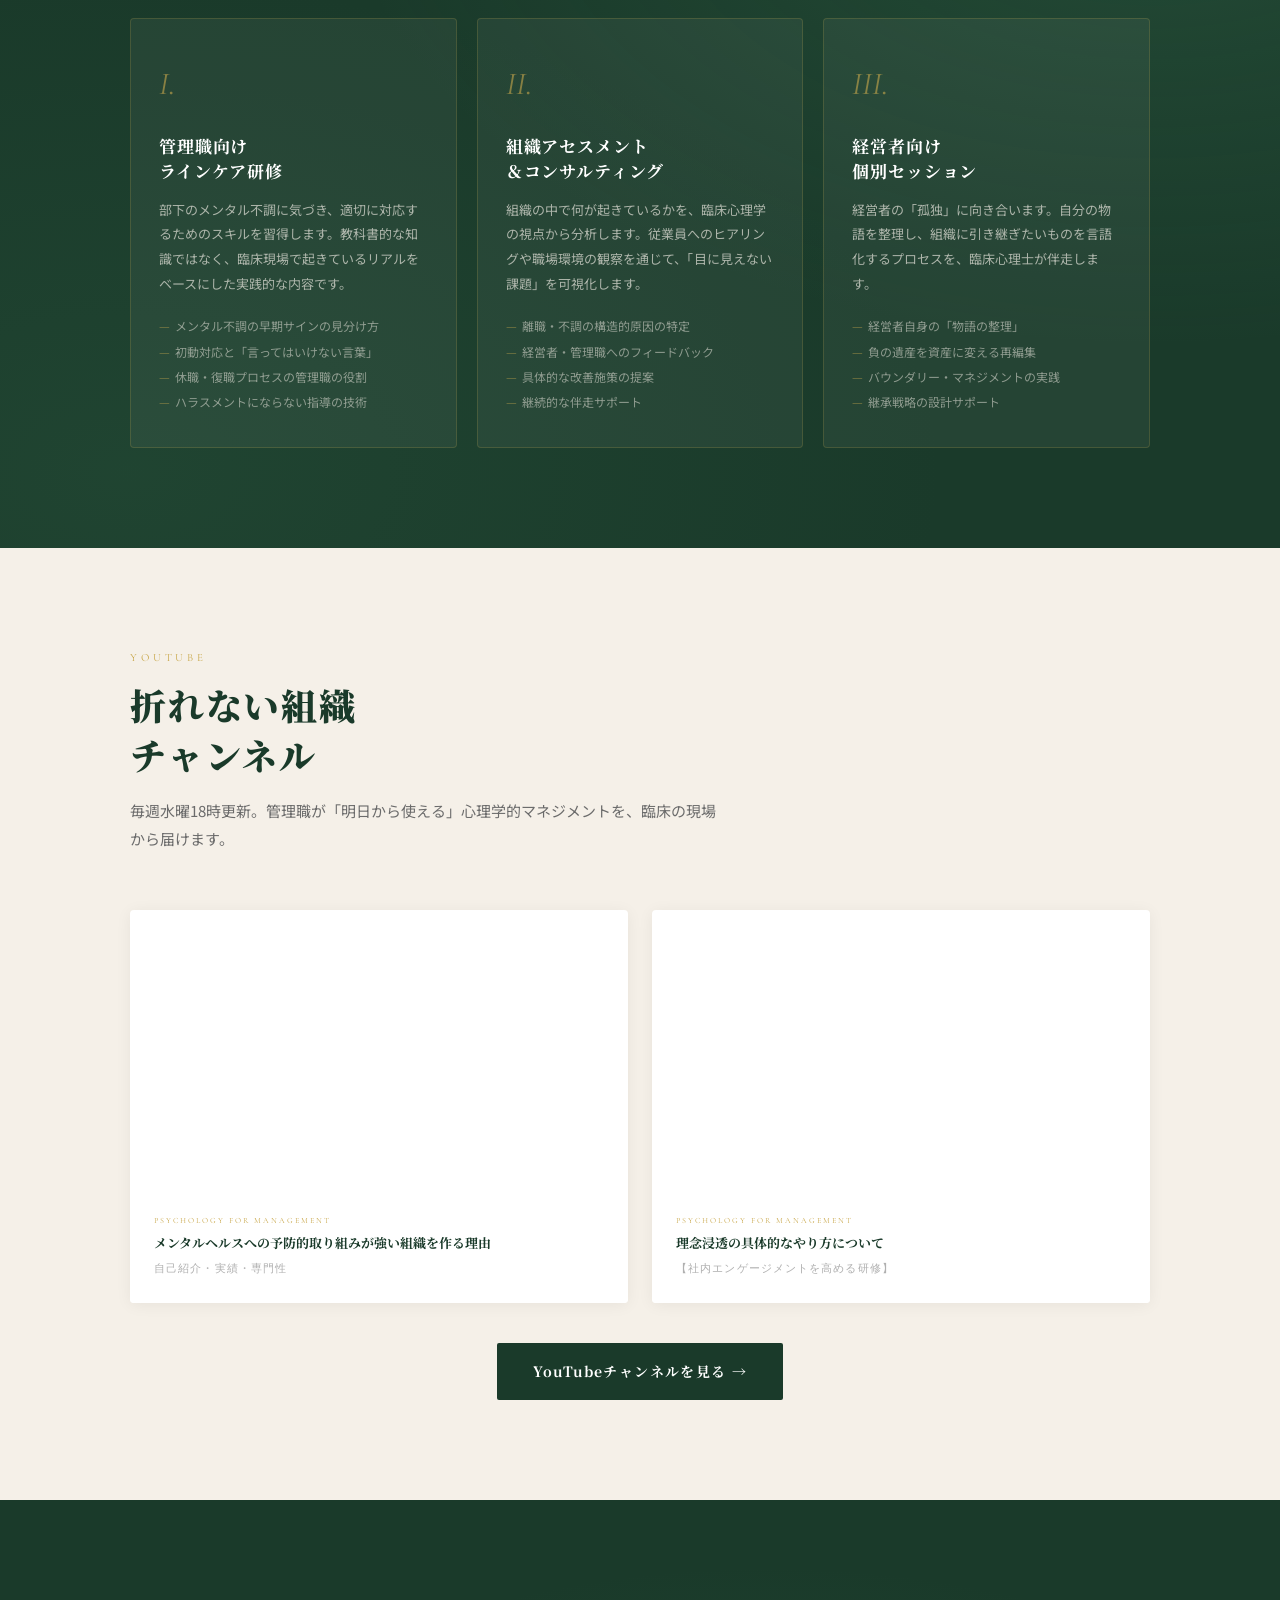
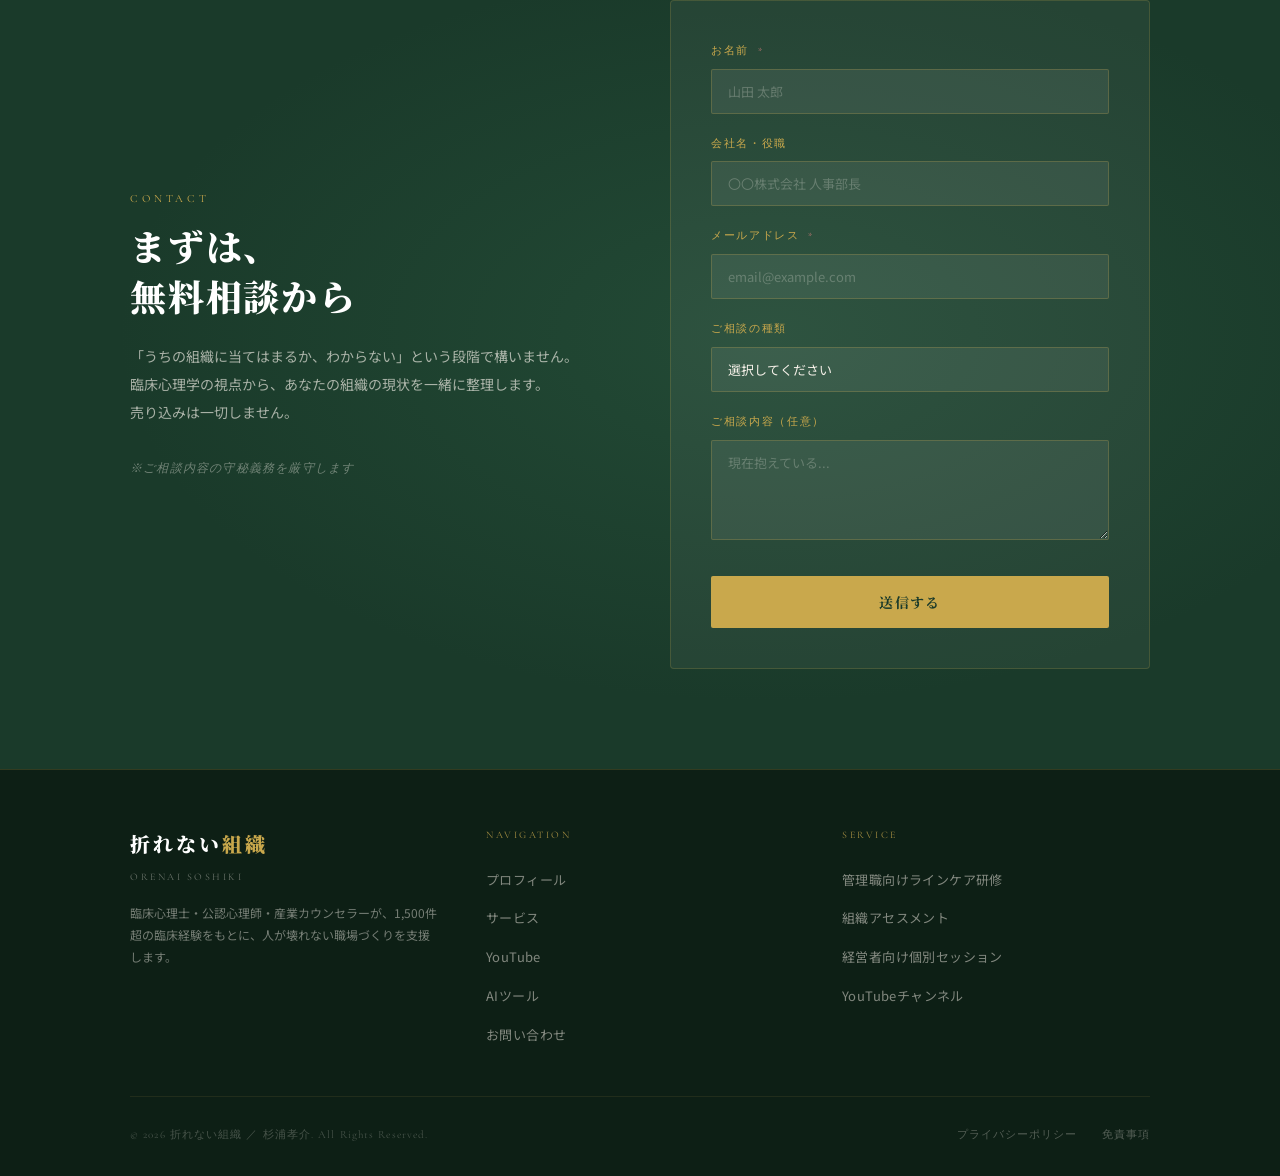
==== commit 92b123f8: "Add AI tools introduction page and nav links - Created ai-tools.html: introduces おやのて and Working Me" ====
--- a/index.html
+++ b/index.html
@@ -1168,88 +1168,6 @@
   padding: 24px;
   background: #ffffff;
 }
-/* ============================================================
-    SIMULATOR (追加)
-============================================================ */
-.simulator {
-  padding: 100px 0;
-  background: var(--gold-pale);
-}
-
-.sim-container {
-  max-width: 800px;
-  margin: 56px auto 0;
-  background: var(--white);
-  padding: 40px;
-  border-radius: 8px;
-  box-shadow: 0 10px 30px rgba(0,0,0,0.05);
-  border: 1px solid var(--border);
-}
-
-.sim-grid {
-  display: grid;
-  grid-template-columns: 1fr 1fr;
-  gap: 30px;
-  margin-bottom: 30px;
-}
-
-@media (max-width: 600px) {
-  .sim-grid { grid-template-columns: 1fr; }
-}
-
-.sim-input-group {
-  display: flex;
-  flex-direction: column;
-  gap: 8px;
-}
-
-.sim-label {
-  font-size: 13px;
-  font-weight: 700;
-  color: var(--green-deep);
-}
-
-.sim-input {
-  padding: 12px;
-  border: 1px solid var(--gray-light);
-  border-radius: 4px;
-  font-size: 16px;
-  font-family: var(--sans);
-}
-
-.sim-result-box {
-  background: var(--green-deep);
-  color: var(--white);
-  padding: 30px;
-  border-radius: 6px;
-  text-align: center;
-}
-
-.sim-result-label {
-  font-size: 14px;
-  color: var(--gold-light);
-  margin-bottom: 10px;
-  display: block;
-}
-
-.sim-result-value {
-  font-family: var(--serif);
-  font-size: clamp(32px, 5vw, 48px);
-  font-weight: 900;
-  color: var(--white);
-}
-
-.sim-result-unit {
-  font-size: 18px;
-  margin-left: 8px;
-}
-
-.sim-note {
-  font-size: 12px;
-  color: var(--gray);
-  margin-top: 15px;
-  line-height: 1.6;
-}
 /* ----------------------------------------- */
 /* ============================================================
    RESPONSIVE
@@ -1312,8 +1230,8 @@
       <ul class="nav-links">
         <li><a href="#about">プロフィール</a></li>
         <li><a href="#service">サービス</a></li>
-        <li><a href="#calc">コスト試算</a></li> 
-         <li><a href="#youtube">YouTube</a></li>
+        <li><a href="#youtube">YouTube</a></li>
+        <li><a href="ai-tools.html">AIツール</a></li>
         <li><a href="#contact" class="nav-cta">お問い合わせ</a></li>
       </ul>
     </div>
@@ -1513,41 +1431,6 @@
   </div>
 </section>
 
-<section class="simulator" id="calc">
-  <div class="container">
-    <div class="fade-in" style="text-align: center;">
-      <span class="section-label">Cost Simulation</span>
-      <h2 class="section-title">離職・不調による<br>「目に見えない損失」を試算する</h2>
-      <p style="margin-top:15px; color:var(--gray);">求人広告費だけではない、教育コストや生産性低下を含めた推計値を算出します。</p>
-    </div>
-
-    <div class="sim-container fade-in">
-      <div class="sim-grid">
-       <div class="sim-input-group">
-  <label class="sim-label">年間の離職人数（名）</label>
-  <input type="number" id="sim-n" class="sim-input" value="1">
-</div>
-<div class="sim-input-group">
-  <label class="sim-label">社員1人あたりの平均年収（万円）</label>
-  <input type="number" id="sim-s" class="sim-input" value="400">
-</div>
-      </div>
-
-      <div class="sim-result-box">
-        <span class="sim-result-label">御社の年間推定損失額</span>
-        <div class="sim-result-value" id="sim-total"><span class="sim-result-unit">万円</span></div>
-      </div>
-
-      <p class="sim-note">
-        ※試算根拠：離職1名あたり、年収の50%（採用コスト・教育工数・引き継ぎ時の機会損失）を損失として計上。メンタル不調に伴う周囲の生産性低下コストは含んでいません。
-      </p>
-      
-      <div style="text-align: center; margin-top: 30px;">
-        <a href="#contact" class="btn-primary">詳細な試算と対策を相談する</a>
-      </div>
-    </div>
-  </div>
-</section>
 <!-- ============================================================
   YOUTUBE
 ============================================================ -->
@@ -1666,6 +1549,7 @@
           <li><a href="#about">プロフィール</a></li>
           <li><a href="#service">サービス</a></li>
           <li><a href="#youtube">YouTube</a></li>
+          <li><a href="ai-tools.html">AIツール</a></li>
           <li><a href="#contact">お問い合わせ</a></li>
         </ul>
       </div>
@@ -1720,52 +1604,6 @@
   });
 });
 </script>
-<script>
-<script>
-// ページが読み込まれたら開始
-window.addEventListener('DOMContentLoaded', () => {
-    const inputN = document.getElementById('sim-n');
-    const inputS = document.getElementById('sim-s');
-
-    // 入力欄があるか確認
-    if (inputN && inputS) {
-        // 数字が入力されるたびに計算を実行する
-        inputN.addEventListener('input', doCalc);
-        inputS.addEventListener('input', doCalc);
-        
-        // ページを開いた瞬間に一度計算
-        doCalc();
-    }
-});
-
-function doCalc() {
-    const n = document.getElementById('sim-n').value;
-    const s = document.getElementById('sim-s').value;
-    const target = document.getElementById('sim-total');
-
-    if (!target) return;
-
-    // 計算実行（年収の50%）
-    const loss = Math.floor(n * s * 0.5);
-
-    // 結果を反映（カンマ区切り）
-    target.innerHTML = loss.toLocaleString() + '<span class="sim-result-unit">万円</span>';
-}
-
-
-// フェードインアニメーションの制御
-const observer = new IntersectionObserver((entries) => {
-  entries.forEach(entry => {
-    if (entry.isIntersecting) {
-      entry.target.classList.add('visible');
-    }
-  });
-}, { threshold: 0.1 });
-
-document.querySelectorAll('.fade-in').forEach(el => observer.observe(el));
-
-// 読み込み時に一度計算
-doCalc();
-</script>
+
 </body>
 </html>
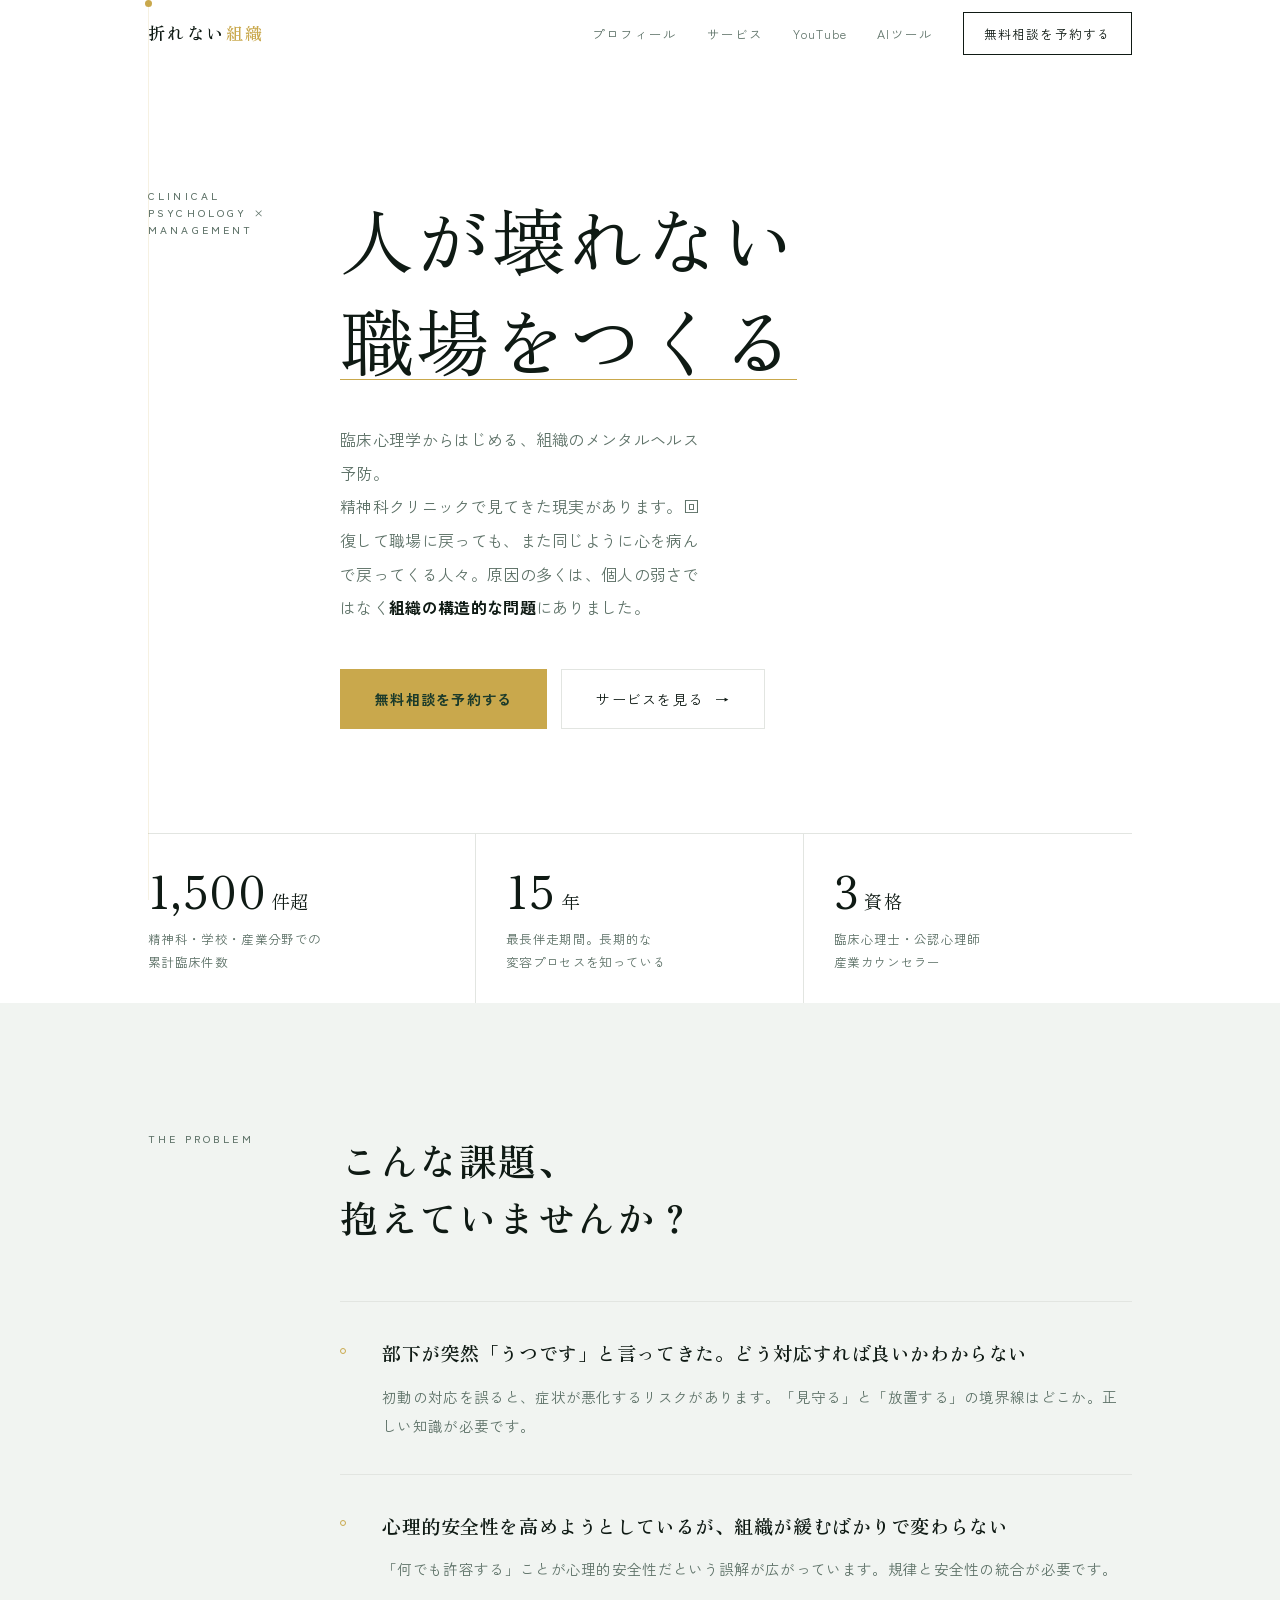
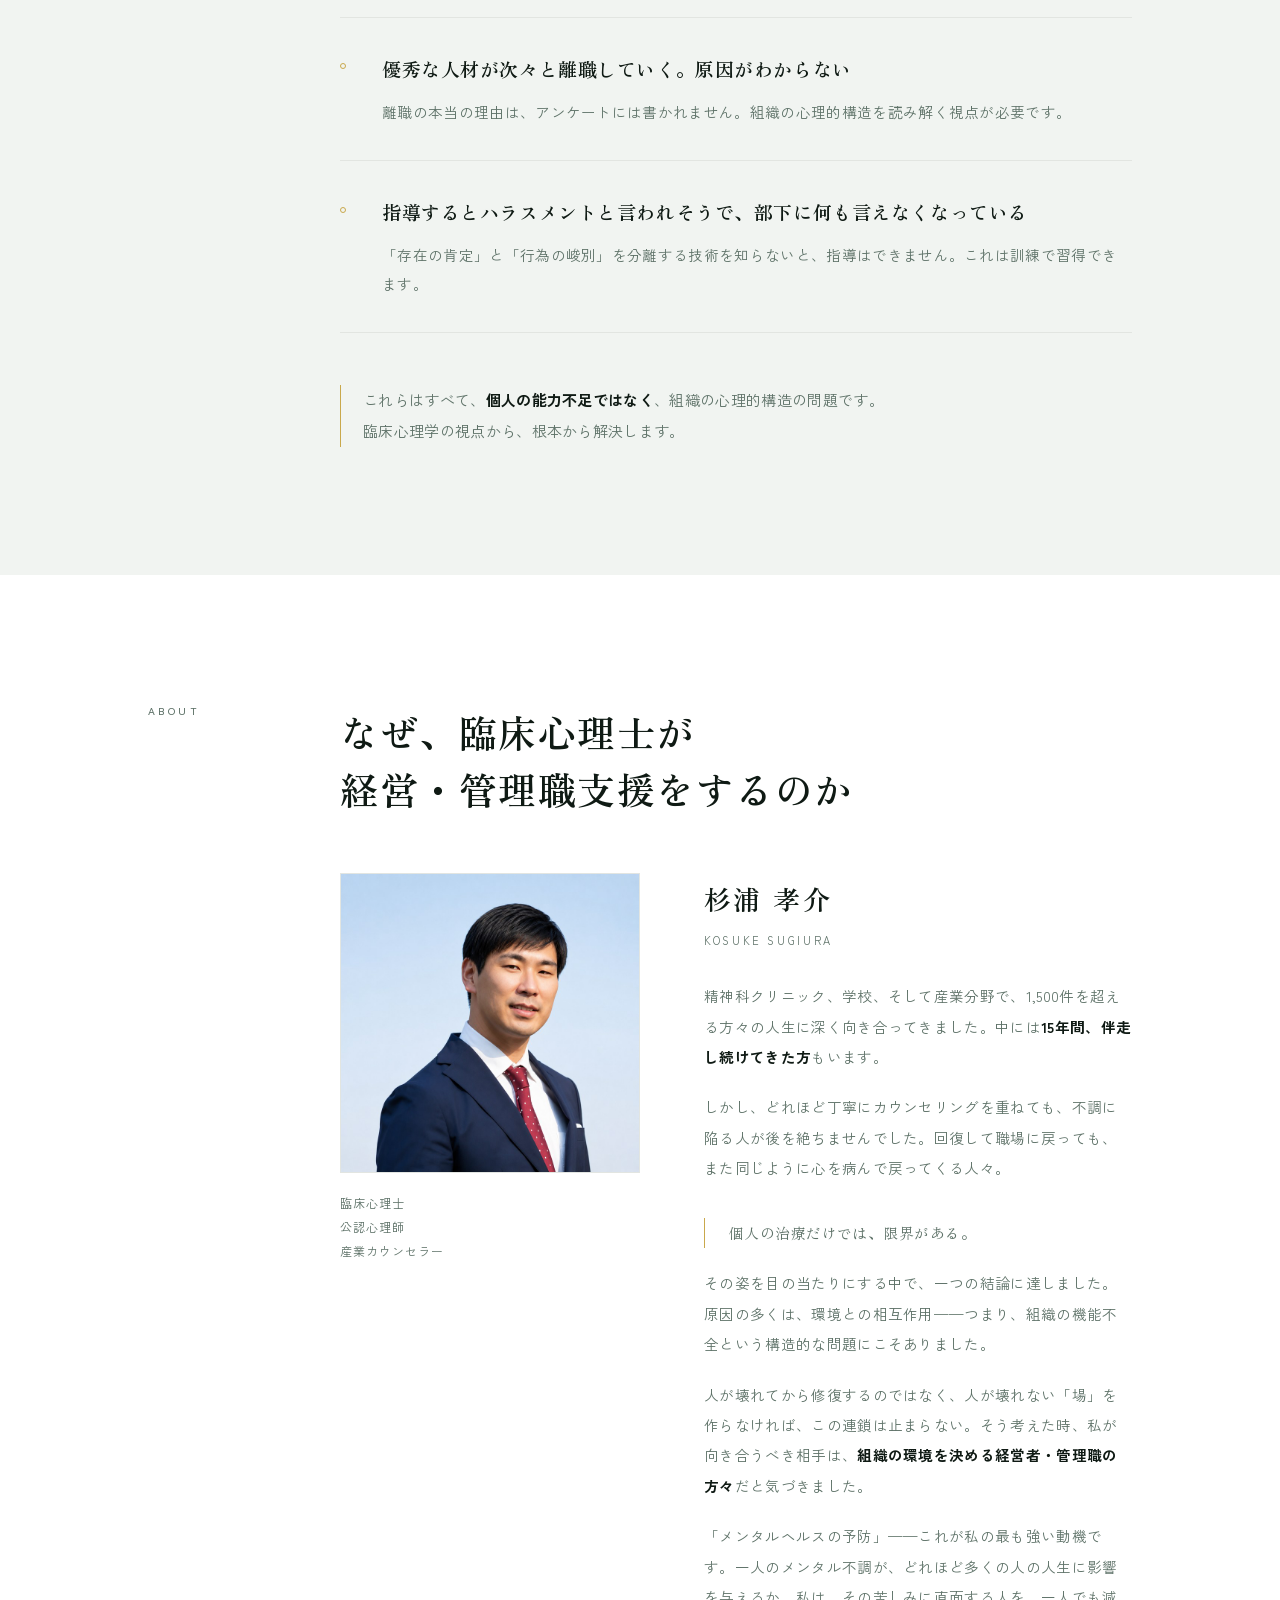
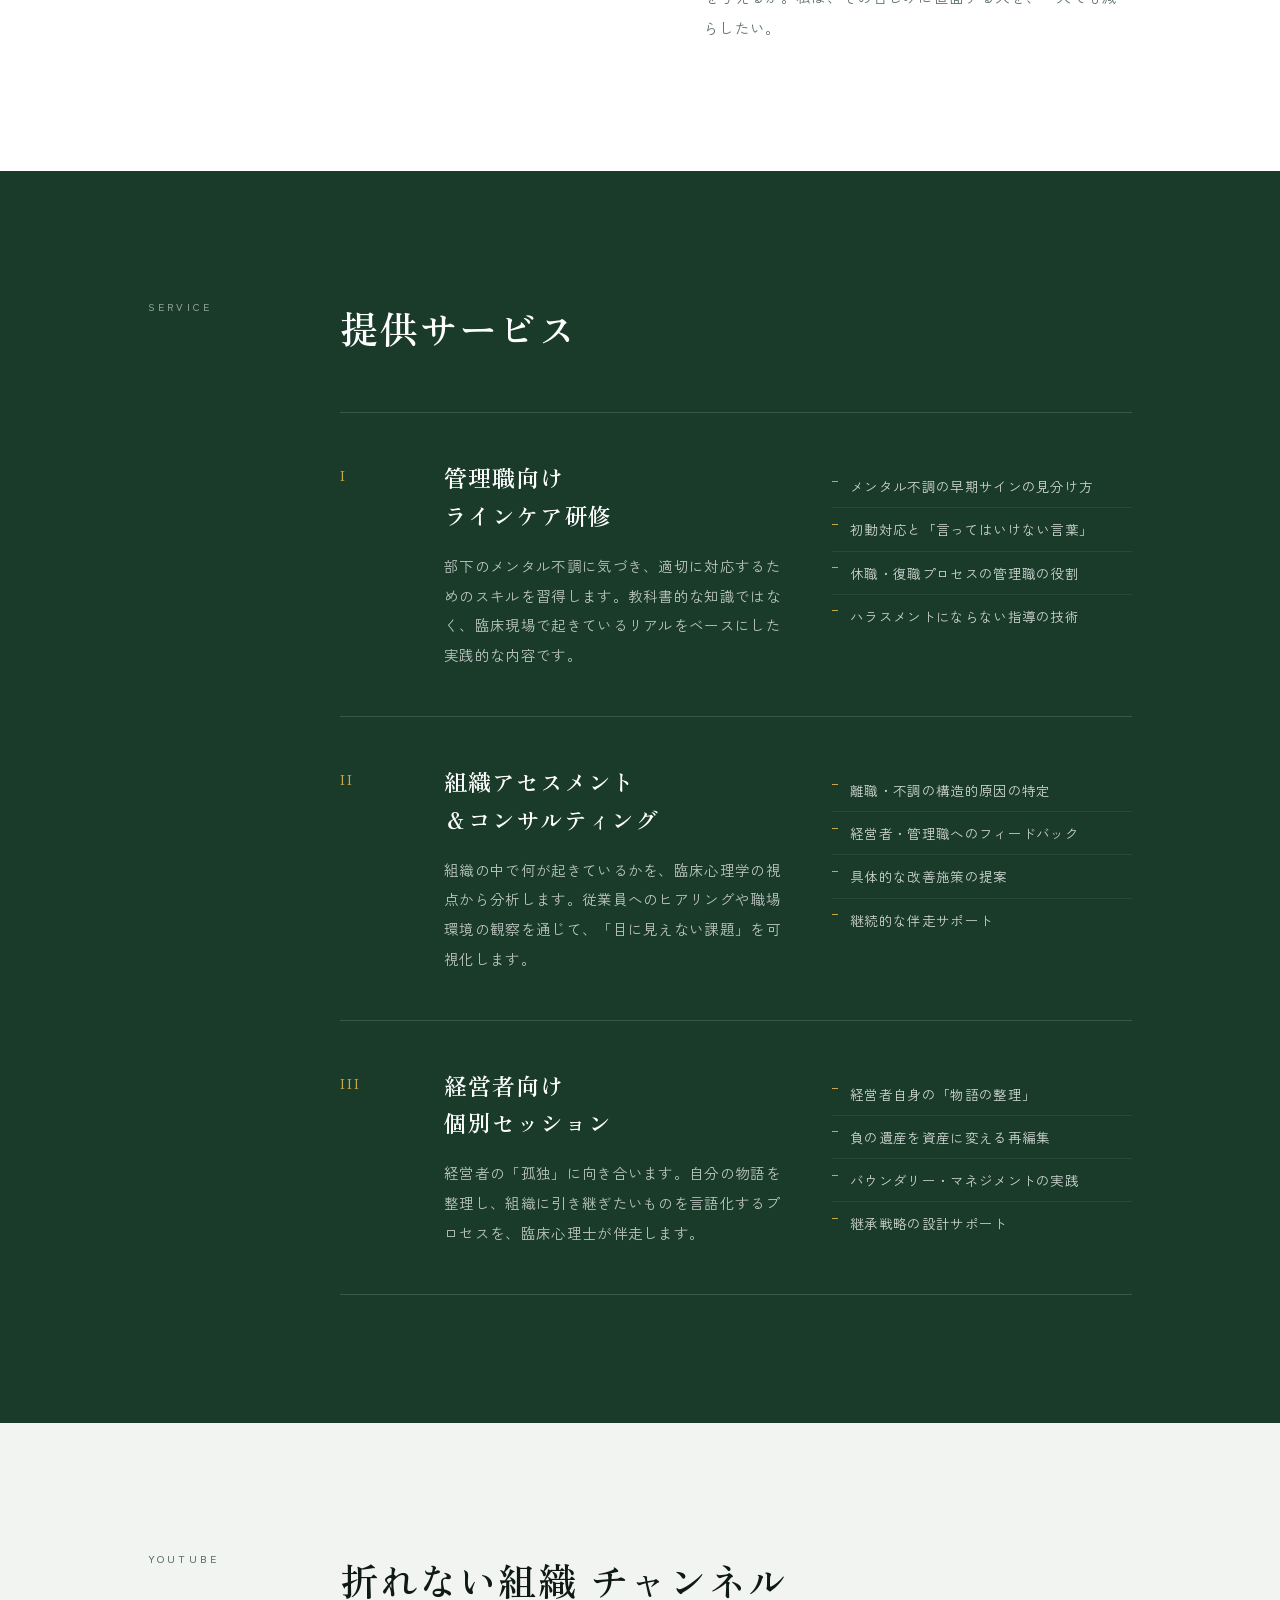
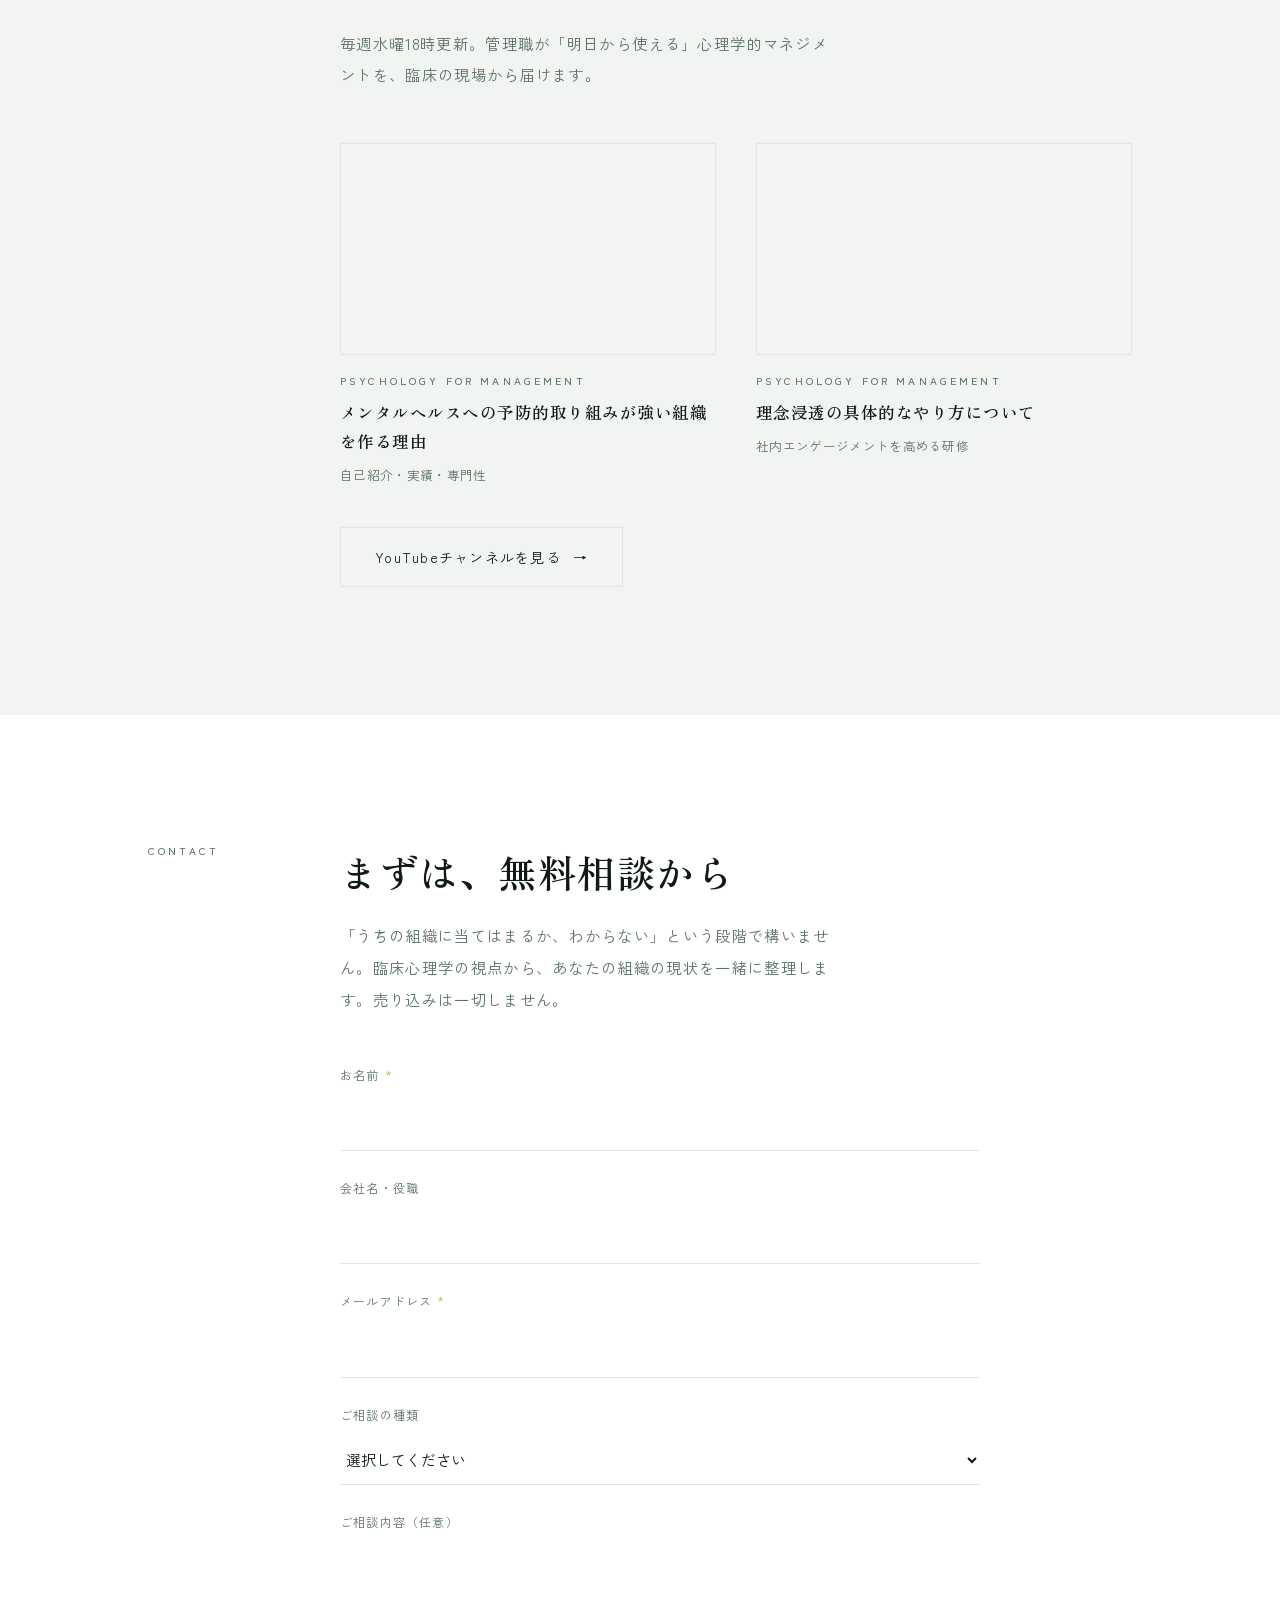
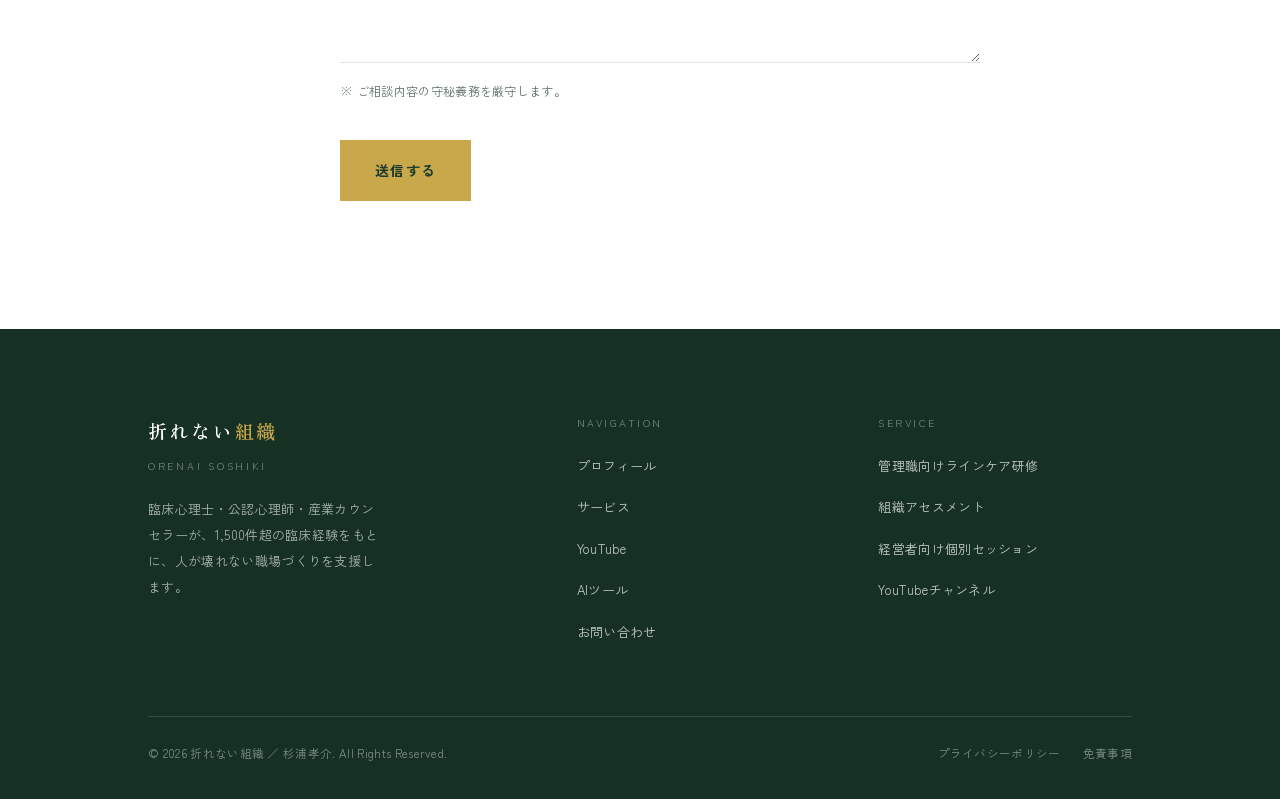
==== commit 86b685e8: "Add files via upload" ====
--- a/index.html
+++ b/index.html
@@ -5,1547 +5,315 @@
 <meta name="viewport" content="width=device-width, initial-scale=1.0">
 <title>折れない組織 | 臨床心理士 杉浦孝介 — 人が壊れない職場をつくる</title>
 <meta name="description" content="臨床心理士・公認心理師・産業カウンセラーの杉浦孝介が、1,500件超の臨床経験をもとに管理職・経営者・人事担当者へ組織のメンタルヘルス予防を提供します。">
-<link href="https://fonts.googleapis.com/css2?family=Noto+Serif+JP:wght@300;400;700;900&family=Noto+Sans+JP:wght@300;400;500;700&family=Cormorant+Garamond:ital,wght@0,300;0,400;0,600;1,300;1,400&display=swap" rel="stylesheet">
-<style>
-/* ============================================================
-   DESIGN TOKENS
-============================================================ */
-:root {
-  --green-deep:    #1A3A2A;
-  --green-mid:     #2D5C42;
-  --green-accent:  #3D7A58;
-  --green-light:   #6BAF85;
-  --green-pale:    #E8F2EC;
-  --gold:          #C9A84C;
-  --gold-light:    #E8C97A;
-  --gold-pale:     #F9F3E3;
-  --cream:         #F5F0E8;
-  --white:         #FFFFFF;
-  --charcoal:      #1C1C1C;
-  --charcoal-mid:  #3A3A3A;
-  --gray:          #6B6B6B;
-  --gray-light:    #B0B0B0;
-  --border:        rgba(201,168,76,0.2);
-
-  --serif:   'Noto Serif JP', 'Georgia', serif;
-  --sans:    'Noto Sans JP', sans-serif;
-  --display: 'Cormorant Garamond', 'Georgia', serif;
-
-  --ease-out: cubic-bezier(0.16, 1, 0.3, 1);
-  --transition: 0.4s var(--ease-out);
-}
-
-/* ============================================================
-   RESET & BASE
-============================================================ */
-*, *::before, *::after { margin: 0; padding: 0; box-sizing: border-box; }
-
-html { scroll-behavior: smooth; font-size: 16px; }
-
-body {
-  font-family: var(--sans);
-  color: var(--charcoal);
-  background: var(--white);
-  line-height: 1.8;
-  overflow-x: hidden;
-}
-
-img { display: block; max-width: 100%; }
-a { color: inherit; text-decoration: none; }
-
-/* ============================================================
-   UTILITIES
-============================================================ */
-.container {
-  max-width: 1100px;
-  margin: 0 auto;
-  padding: 0 40px;
-}
-
-.section-label {
-  font-family: var(--display);
-  font-size: 11px;
-  letter-spacing: 0.35em;
-  text-transform: uppercase;
-  color: var(--gold);
-  display: block;
-  margin-bottom: 12px;
-}
-
-.section-title {
-  font-family: var(--serif);
-  font-size: clamp(24px, 3vw, 36px);
-  font-weight: 900;
-  line-height: 1.4;
-  color: var(--green-deep);
-  letter-spacing: 0.05em;
-}
-
-.section-title--light {
-  color: var(--white);
-}
-
-.section-body {
-  font-size: 15px;
-  color: var(--gray);
-  line-height: 1.9;
-  max-width: 600px;
-}
-
-/* ============================================================
-   FADE-IN ANIMATION
-============================================================ */
-.fade-in {
-  opacity: 0;
-  transform: translateY(24px);
-  transition: opacity 0.7s var(--ease-out), transform 0.7s var(--ease-out);
-}
-.fade-in.visible {
-  opacity: 1;
-  transform: translateY(0);
-}
-
-/* ============================================================
-   NAVIGATION
-============================================================ */
-.nav {
-  position: fixed;
-  top: 0; left: 0; right: 0;
-  z-index: 100;
-  background: rgba(26,58,42,0.97);
-  backdrop-filter: blur(12px);
-  border-bottom: 1px solid var(--border);
-  height: 64px;
-  display: flex;
-  align-items: center;
-}
-
-.nav-inner {
-  display: flex;
-  align-items: center;
-  justify-content: space-between;
-  width: 100%;
-}
-
-.nav-logo {
-  font-family: var(--serif);
-  font-size: 17px;
-  font-weight: 900;
-  color: var(--white);
-  letter-spacing: 0.15em;
-}
-
-.nav-logo span {
-  color: var(--gold);
-}
-
-.nav-links {
-  display: flex;
-  align-items: center;
-  gap: 36px;
-  list-style: none;
-}
-
-.nav-links a {
-  font-size: 12px;
-  letter-spacing: 0.15em;
-  color: rgba(255,255,255,0.75);
-  transition: color 0.2s;
-}
-
-.nav-links a:hover {
-  color: var(--gold-light);
-}
-
-.nav-cta {
-  font-size: 12px;
-  letter-spacing: 0.1em;
-  background: var(--gold);
-  color: var(--green-deep) !important;
-  padding: 9px 20px;
-  border-radius: 2px;
-  font-weight: 700;
-  transition: background 0.2s !important;
-}
-
-.nav-cta:hover {
-  background: var(--gold-light) !important;
-  color: var(--green-deep) !important;
-}
-
-/* ============================================================
-   HERO
-============================================================ */
-.hero {
-  min-height: 100vh;
-  background: var(--green-deep);
-  display: flex;
-  align-items: center;
-  position: relative;
-  overflow: hidden;
-  padding-top: 64px;
-}
-
-/* 背景装飾 */
-.hero::before {
-  content: '';
-  position: absolute;
-  inset: 0;
-  background:
-    radial-gradient(ellipse at 70% 40%, rgba(61,122,88,0.3) 0%, transparent 55%),
-    radial-gradient(ellipse at 15% 80%, rgba(45,92,66,0.4) 0%, transparent 45%);
-}
-
-/* 細線グリッド */
-.hero::after {
-  content: '';
-  position: absolute;
-  inset: 0;
-  background-image:
-    repeating-linear-gradient(0deg, transparent, transparent 79px, rgba(201,168,76,0.04) 79px, rgba(201,168,76,0.04) 80px),
-    repeating-linear-gradient(90deg, transparent, transparent 79px, rgba(201,168,76,0.04) 79px, rgba(201,168,76,0.04) 80px);
-}
-
-.hero-inner {
-  position: relative;
-  z-index: 2;
-  display: grid;
-  grid-template-columns: 1fr 420px;
-  gap: 80px;
-  align-items: center;
-  padding: 80px 0;
-}
-
-.hero-label {
-  font-family: var(--display);
-  font-size: 12px;
-  letter-spacing: 0.4em;
-  color: var(--gold);
-  text-transform: uppercase;
-  display: block;
-  margin-bottom: 20px;
-  opacity: 0.85;
-}
-
-.hero-title {
-  font-family: var(--serif);
-  font-size: clamp(36px, 5vw, 64px);
-  font-weight: 900;
-  color: var(--white);
-  line-height: 1.25;
-  letter-spacing: 0.05em;
-  margin-bottom: 8px;
-}
-
-.hero-title-sub {
-  font-family: var(--serif);
-  font-size: clamp(18px, 2.5vw, 28px);
-  font-weight: 300;
-  color: var(--gold-light);
-  letter-spacing: 0.1em;
-  margin-bottom: 28px;
-  line-height: 1.5;
-}
-
-.hero-desc {
-  font-size: 14px;
-  color: rgba(245,240,232,0.7);
-  line-height: 2;
-  max-width: 500px;
-  margin-bottom: 40px;
-}
-
-.hero-actions {
-  display: flex;
-  gap: 16px;
-  align-items: center;
-  flex-wrap: wrap;
-}
-
-.btn-primary {
-  display: inline-flex;
-  align-items: center;
-  gap: 10px;
-  background: var(--gold);
-  color: var(--green-deep);
-  font-family: var(--serif);
-  font-weight: 700;
-  font-size: 14px;
-  letter-spacing: 0.1em;
-  padding: 16px 32px;
-  border-radius: 2px;
-  transition: background var(--transition), transform var(--transition);
-}
-
-.btn-primary:hover {
-  background: var(--gold-light);
-  transform: translateY(-2px);
-}
-
-.btn-secondary {
-  display: inline-flex;
-  align-items: center;
-  gap: 8px;
-  color: rgba(245,240,232,0.75);
-  font-size: 13px;
-  letter-spacing: 0.1em;
-  border-bottom: 1px solid rgba(201,168,76,0.4);
-  padding-bottom: 2px;
-  transition: color 0.2s, border-color 0.2s;
-}
-
-.btn-secondary:hover {
-  color: var(--gold-light);
-  border-color: var(--gold-light);
-}
-
-/* ヒーロー右カード */
-.hero-card {
-  background: rgba(255,255,255,0.05);
-  border: 1px solid var(--border);
-  border-radius: 4px;
-  padding: 36px;
-  backdrop-filter: blur(8px);
-}
-
-.hero-card-title {
-  font-family: var(--display);
-  font-size: 11px;
-  letter-spacing: 0.3em;
-  color: var(--gold);
-  text-transform: uppercase;
-  margin-bottom: 20px;
-  opacity: 0.8;
-}
-
-.stat-list {
-  list-style: none;
-  display: flex;
-  flex-direction: column;
-  gap: 20px;
-}
-
-.stat-item {
-  display: flex;
-  align-items: baseline;
-  gap: 12px;
-  padding-bottom: 20px;
-  border-bottom: 1px solid rgba(201,168,76,0.12);
-}
-
-.stat-item:last-child {
-  border-bottom: none;
-  padding-bottom: 0;
-}
-
-.stat-num {
-  font-family: var(--display);
-  font-size: 38px;
-  font-weight: 600;
-  color: var(--gold-light);
-  line-height: 1;
-  flex-shrink: 0;
-}
-
-.stat-unit {
-  font-size: 12px;
-  color: var(--gold);
-  align-self: flex-end;
-  margin-bottom: 4px;
-}
-
-.stat-desc {
-  font-size: 12px;
-  color: rgba(245,240,232,0.6);
-  line-height: 1.6;
-  letter-spacing: 0.02em;
-}
-
-/* ============================================================
-   PROBLEM SECTION
-============================================================ */
-.problem {
-  padding: 100px 0;
-  background: var(--cream);
-}
-
-.problem-grid {
-  display: grid;
-  grid-template-columns: 1fr 1fr;
-  gap: 40px;
-  margin-top: 56px;
-}
-
-.problem-card {
-  background: var(--white);
-  border-left: 3px solid var(--gold);
-  padding: 28px 32px;
-  border-radius: 0 4px 4px 0;
-  box-shadow: 0 2px 16px rgba(0,0,0,0.06);
-  transition: transform var(--transition), box-shadow var(--transition);
-}
-
-.problem-card:hover {
-  transform: translateY(-4px);
-  box-shadow: 0 8px 32px rgba(0,0,0,0.1);
-}
-
-.problem-card-num {
-  font-family: var(--display);
-  font-size: 11px;
-  letter-spacing: 0.3em;
-  color: var(--gold);
-  margin-bottom: 10px;
-}
-
-.problem-card-title {
-  font-family: var(--serif);
-  font-size: 16px;
-  font-weight: 700;
-  color: var(--green-deep);
-  line-height: 1.5;
-  margin-bottom: 10px;
-  letter-spacing: 0.03em;
-}
-
-.problem-card-body {
-  font-size: 13px;
-  color: var(--gray);
-  line-height: 1.85;
-}
-
-.problem-lead {
-  margin-top: 56px;
-  padding: 36px 40px;
-  background: var(--green-deep);
-  border-radius: 4px;
-  display: flex;
-  align-items: center;
-  gap: 32px;
-}
-
-.problem-lead-line {
-  width: 3px;
-  height: 80px;
-  background: var(--gold);
-  flex-shrink: 0;
-  border-radius: 2px;
-}
-
-.problem-lead-text {
-  font-family: var(--serif);
-  font-size: clamp(15px, 2vw, 19px);
-  font-weight: 700;
-  color: var(--white);
-  line-height: 1.7;
-  letter-spacing: 0.05em;
-}
-
-.problem-lead-text em {
-  color: var(--gold-light);
-  font-style: normal;
-}
-
-/* ============================================================
-   ABOUT (WHO)
-============================================================ */
-.about {
-  padding: 100px 0;
-  background: var(--white);
-}
-
-.about-grid {
-  display: grid;
-  grid-template-columns: 380px 1fr;
-  gap: 80px;
-  align-items: start;
-  margin-top: 56px;
-}
-
-/* 写真プレースホルダー */
-.about-photo {
-  position: relative;
-}
-
-.about-photo-frame {
-  width: 100%;
-  aspect-ratio: 3/4;
-  background: linear-gradient(160deg, var(--green-mid) 0%, var(--green-deep) 100%);
-  border-radius: 4px;
-  display: flex;
-  align-items: flex-end;
-  justify-content: center;
-  overflow: hidden;
-  position: relative;
-}
-
-.about-photo-frame::before {
-  content: '';
-  position: absolute;
-  inset: 0;
-  background: radial-gradient(ellipse at 50% 30%, rgba(107,175,133,0.3) 0%, transparent 60%);
-}
-
-.about-photo-placeholder {
-  position: relative;
-  z-index: 1;
-  color: rgba(255,255,255,0.2);
-  font-family: var(--display);
-  font-size: 12px;
-  letter-spacing: 0.2em;
-  text-align: center;
-  padding: 20px;
-  margin-bottom: 20px;
-}
-
-.about-photo-badge {
-  position: absolute;
-  bottom: -16px;
-  right: -16px;
-  background: var(--gold);
-  color: var(--green-deep);
-  padding: 12px 20px;
-  border-radius: 3px;
-  font-family: var(--serif);
-  font-size: 11px;
-  font-weight: 700;
-  letter-spacing: 0.08em;
-  line-height: 1.5;
-  text-align: center;
-  box-shadow: 0 4px 20px rgba(201,168,76,0.4);
-}
-
-.about-content {}
-
-.about-name {
-  font-family: var(--serif);
-  font-size: 28px;
-  font-weight: 900;
-  color: var(--green-deep);
-  letter-spacing: 0.1em;
-  margin-bottom: 4px;
-}
-
-.about-name-en {
-  font-family: var(--display);
-  font-size: 13px;
-  color: var(--gold);
-  letter-spacing: 0.3em;
-  margin-bottom: 24px;
-}
-
-.about-credentials {
-  display: flex;
-  flex-wrap: wrap;
-  gap: 8px;
-  margin-bottom: 28px;
-}
-
-.credential-tag {
-  background: var(--green-pale);
-  color: var(--green-mid);
-  font-size: 11px;
-  font-weight: 700;
-  letter-spacing: 0.05em;
-  padding: 5px 12px;
-  border-radius: 2px;
-  border: 1px solid rgba(45,92,66,0.2);
-}
-
-.about-story {
-  font-size: 14px;
-  color: var(--charcoal-mid);
-  line-height: 2;
-  margin-bottom: 20px;
-}
-
-.about-story strong {
-  color: var(--green-deep);
-  font-weight: 700;
-}
-
-.about-quote {
-  margin-top: 28px;
-  padding: 24px 28px;
-  border-left: 3px solid var(--gold);
-  background: var(--gold-pale);
-  border-radius: 0 4px 4px 0;
-}
-
-.about-quote p {
-  font-family: var(--serif);
-  font-size: 15px;
-  font-weight: 700;
-  color: var(--green-deep);
-  line-height: 1.7;
-  letter-spacing: 0.03em;
-}
-
-/* ============================================================
-   SERVICE
-============================================================ */
-.service {
-  padding: 100px 0;
-  background: var(--green-deep);
-  position: relative;
-  overflow: hidden;
-}
-
-.service::before {
-  content: '';
-  position: absolute;
-  inset: 0;
-  background:
-    radial-gradient(ellipse at 90% 10%, rgba(61,122,88,0.25) 0%, transparent 50%),
-    radial-gradient(ellipse at 10% 90%, rgba(45,92,66,0.3) 0%, transparent 50%);
-}
-
-.service-inner {
-  position: relative;
-  z-index: 1;
-}
-
-.service-grid {
-  display: grid;
-  grid-template-columns: repeat(3, 1fr);
-  gap: 20px;
-  margin-top: 56px;
-}
-
-.service-card {
-  background: rgba(255,255,255,0.05);
-  border: 1px solid var(--border);
-  border-radius: 4px;
-  padding: 36px 28px;
-  transition: background var(--transition), transform var(--transition);
-  position: relative;
-  overflow: hidden;
-}
-
-.service-card::before {
-  content: '';
-  position: absolute;
-  top: 0; left: 0; right: 0;
-  height: 2px;
-  background: var(--gold);
-  transform: scaleX(0);
-  transform-origin: left;
-  transition: transform var(--transition);
-}
-
-.service-card:hover {
-  background: rgba(255,255,255,0.08);
-  transform: translateY(-4px);
-}
-
-.service-card:hover::before {
-  transform: scaleX(1);
-}
-
-.service-icon {
-  font-family: var(--display);
-  font-size: 32px;
-  color: var(--gold);
-  opacity: 0.6;
-  margin-bottom: 20px;
-  font-style: italic;
-}
-
-.service-card-title {
-  font-family: var(--serif);
-  font-size: 17px;
-  font-weight: 700;
-  color: var(--white);
-  letter-spacing: 0.05em;
-  margin-bottom: 14px;
-  line-height: 1.5;
-}
-
-.service-card-body {
-  font-size: 13px;
-  color: rgba(245,240,232,0.65);
-  line-height: 1.9;
-  margin-bottom: 20px;
-}
-
-.service-card-list {
-  list-style: none;
-  display: flex;
-  flex-direction: column;
-  gap: 6px;
-}
-
-.service-card-list li {
-  font-size: 12px;
-  color: rgba(245,240,232,0.5);
-  padding-left: 16px;
-  position: relative;
-  line-height: 1.6;
-}
-
-.service-card-list li::before {
-  content: '—';
-  position: absolute;
-  left: 0;
-  color: var(--gold);
-  opacity: 0.5;
-}
-
-/* ============================================================
-   YOUTUBE SECTION
-============================================================ */
-.youtube {
-  padding: 100px 0;
-  background: var(--cream);
-}
-
-.youtube-grid {
-  display: grid;
-  grid-template-columns: 1fr 1fr;
-  gap: 24px;
-  margin-top: 56px;
-}
-
-.yt-card {
-  background: var(--white);
-  border-radius: 4px;
-  overflow: hidden;
-  box-shadow: 0 2px 16px rgba(0,0,0,0.06);
-  transition: transform var(--transition), box-shadow var(--transition);
-}
-
-.yt-card:hover {
-  transform: translateY(-4px);
-  box-shadow: 0 12px 40px rgba(0,0,0,0.12);
-}
-
-.yt-thumb {
-  width: 100%;
-  aspect-ratio: 16/9;
-  background: linear-gradient(135deg, var(--green-deep) 0%, var(--green-mid) 100%);
-  display: flex;
-  align-items: flex-end;
-  padding: 16px;
-  position: relative;
-  overflow: hidden;
-}
-
-.yt-thumb::before {
-  content: '';
-  position: absolute;
-  inset: 0;
-  background: radial-gradient(ellipse at 30% 40%, rgba(61,122,88,0.4) 0%, transparent 60%);
-}
-
-.yt-thumb-text {
-  position: relative;
-  z-index: 1;
-}
-
-.yt-thumb-tag {
-  font-family: var(--display);
-  font-size: 8px;
-  letter-spacing: 0.25em;
-  color: var(--gold);
-  text-transform: uppercase;
-  margin-bottom: 5px;
-}
-
-.yt-thumb-title {
-  font-family: var(--serif);
-  font-size: 13px;
-  font-weight: 900;
-  color: var(--white);
-  line-height: 1.45;
-}
-
-.yt-thumb-title em {
-  color: var(--gold-light);
-  font-style: normal;
-}
-
-.yt-play {
-  position: absolute;
-  top: 50%;
-  left: 50%;
-  transform: translate(-50%, -50%);
-  width: 44px;
-  height: 44px;
-  background: rgba(201,168,76,0.85);
-  border-radius: 50%;
-  display: flex;
-  align-items: center;
-  justify-content: center;
-  z-index: 2;
-}
-
-.yt-play::after {
-  content: '';
-  width: 0;
-  height: 0;
-  border-style: solid;
-  border-width: 8px 0 8px 14px;
-  border-color: transparent transparent transparent var(--green-deep);
-  margin-left: 3px;
-}
-
-.yt-info {
-  padding: 18px 20px;
-}
-
-.yt-info-title {
-  font-family: var(--serif);
-  font-size: 13px;
-  font-weight: 700;
-  color: var(--green-deep);
-  line-height: 1.5;
-  margin-bottom: 6px;
-}
-
-.yt-info-meta {
-  font-size: 11px;
-  color: var(--gray-light);
-  font-family: var(--display);
-  letter-spacing: 0.1em;
-}
-
-.yt-cta {
-  margin-top: 40px;
-  text-align: center;
-}
-
-.btn-youtube {
-  display: inline-flex;
-  align-items: center;
-  gap: 12px;
-  background: var(--green-deep);
-  color: var(--white);
-  font-family: var(--serif);
-  font-weight: 700;
-  font-size: 14px;
-  letter-spacing: 0.1em;
-  padding: 16px 36px;
-  border-radius: 2px;
-  transition: background var(--transition), transform var(--transition);
-}
-
-.btn-youtube:hover {
-  background: var(--green-mid);
-  transform: translateY(-2px);
-}
-
-/* ============================================================
-   TESTIMONIAL / VOICE
-============================================================ */
-.voice {
-  padding: 100px 0;
-  background: var(--white);
-}
-
-.voice-grid {
-  display: grid;
-  grid-template-columns: repeat(3, 1fr);
-  gap: 20px;
-  margin-top: 56px;
-}
-
-.voice-card {
-  padding: 28px;
-  border: 1px solid rgba(201,168,76,0.2);
-  border-radius: 4px;
-  position: relative;
-  transition: box-shadow var(--transition);
-}
-
-.voice-card:hover {
-  box-shadow: 0 8px 32px rgba(0,0,0,0.08);
-}
-
-.voice-quote-mark {
-  font-family: var(--display);
-  font-size: 60px;
-  color: var(--gold);
-  opacity: 0.2;
-  line-height: 1;
-  margin-bottom: -10px;
-}
-
-.voice-text {
-  font-size: 13px;
-  color: var(--charcoal-mid);
-  line-height: 1.9;
-  margin-bottom: 20px;
-}
-
-.voice-meta {
-  display: flex;
-  align-items: center;
-  gap: 12px;
-  padding-top: 16px;
-  border-top: 1px solid rgba(201,168,76,0.15);
-}
-
-.voice-avatar {
-  width: 36px;
-  height: 36px;
-  background: var(--green-pale);
-  border-radius: 50%;
-  flex-shrink: 0;
-  display: flex;
-  align-items: center;
-  justify-content: center;
-}
-
-.voice-avatar-icon {
-  width: 18px;
-  height: 18px;
-  background: var(--green-mid);
-  border-radius: 50%;
-  opacity: 0.4;
-}
-
-.voice-name {
-  font-size: 11px;
-  font-weight: 700;
-  color: var(--green-deep);
-  letter-spacing: 0.05em;
-}
-
-.voice-role {
-  font-size: 10px;
-  color: var(--gray-light);
-  font-family: var(--display);
-  letter-spacing: 0.1em;
-}
-
-/* ============================================================
-   CONTACT
-============================================================ */
-.contact {
-  padding: 100px 0;
-  background: var(--green-deep);
-  position: relative;
-  overflow: hidden;
-}
-
-.contact::before {
-  content: '';
-  position: absolute;
-  inset: 0;
-  background: radial-gradient(ellipse at 60% 50%, rgba(61,122,88,0.25) 0%, transparent 60%);
-}
-
-.contact-inner {
-  position: relative;
-  z-index: 1;
-  display: grid;
-  grid-template-columns: 1fr 480px;
-  gap: 80px;
-  align-items: center;
-}
-
-.contact-desc {
-  font-size: 14px;
-  color: rgba(245,240,232,0.65);
-  line-height: 2;
-  max-width: 460px;
-  margin-top: 20px;
-  margin-bottom: 32px;
-}
-
-.contact-note {
-  font-size: 12px;
-  color: rgba(245,240,232,0.4);
-  font-family: var(--display);
-  letter-spacing: 0.1em;
-  font-style: italic;
-}
-
-/* フォーム */
-.contact-form {
-  background: rgba(255,255,255,0.05);
-  border: 1px solid var(--border);
-  border-radius: 4px;
-  padding: 40px;
-}
-
-.form-group {
-  margin-bottom: 20px;
-}
-
-.form-label {
-  display: block;
-  font-size: 11px;
-  letter-spacing: 0.15em;
-  color: var(--gold);
-  margin-bottom: 8px;
-  font-family: var(--display);
-}
-
-.form-label span {
-  font-size: 9px;
-  color: #E08080;
-  margin-left: 4px;
-}
-
-.form-input,
-.form-select,
-.form-textarea {
-  width: 100%;
-  background: rgba(255,255,255,0.07);
-  border: 1px solid rgba(201,168,76,0.25);
-  border-radius: 2px;
-  padding: 12px 16px;
-  font-family: var(--sans);
-  font-size: 13px;
-  color: var(--cream);
-  outline: none;
-  transition: border-color 0.2s;
-  -webkit-appearance: none;
-}
-
-.form-input::placeholder,
-.form-textarea::placeholder {
-  color: rgba(245,240,232,0.25);
-}
-
-.form-input:focus,
-.form-select:focus,
-.form-textarea:focus {
-  border-color: var(--gold);
-  background: rgba(255,255,255,0.1);
-}
-
-.form-select option {
-  background: var(--green-deep);
-  color: var(--cream);
-}
-
-.form-textarea {
-  height: 100px;
-  resize: vertical;
-}
-
-.form-submit {
-  width: 100%;
-  background: var(--gold);
-  color: var(--green-deep);
-  font-family: var(--serif);
-  font-weight: 700;
-  font-size: 14px;
-  letter-spacing: 0.1em;
-  padding: 16px;
-  border: none;
-  border-radius: 2px;
-  cursor: pointer;
-  transition: background 0.2s, transform 0.2s;
-  margin-top: 8px;
-}
-
-.form-submit:hover {
-  background: var(--gold-light);
-  transform: translateY(-1px);
-}
-
-/* ============================================================
-   FOOTER
-============================================================ */
-.footer {
-  background: #0D1F15;
-  padding: 56px 0 32px;
-  border-top: 1px solid var(--border);
-}
-
-.footer-inner {
-  display: grid;
-  grid-template-columns: 1fr 1fr 1fr;
-  gap: 48px;
-  margin-bottom: 48px;
-}
-
-.footer-brand-name {
-  font-family: var(--serif);
-  font-size: 20px;
-  font-weight: 900;
-  color: var(--white);
-  letter-spacing: 0.15em;
-  margin-bottom: 6px;
-}
-
-.footer-brand-name span { color: var(--gold); }
-
-.footer-brand-sub {
-  font-family: var(--display);
-  font-size: 10px;
-  letter-spacing: 0.25em;
-  color: rgba(245,240,232,0.4);
-  text-transform: uppercase;
-  margin-bottom: 16px;
-}
-
-.footer-brand-desc {
-  font-size: 12px;
-  color: rgba(245,240,232,0.45);
-  line-height: 1.85;
-}
-
-.footer-col-title {
-  font-family: var(--display);
-  font-size: 10px;
-  letter-spacing: 0.25em;
-  color: var(--gold);
-  text-transform: uppercase;
-  margin-bottom: 20px;
-  opacity: 0.8;
-}
-
-.footer-links {
-  list-style: none;
-  display: flex;
-  flex-direction: column;
-  gap: 10px;
-}
-
-.footer-links a {
-  font-size: 13px;
-  color: rgba(245,240,232,0.5);
-  transition: color 0.2s;
-  letter-spacing: 0.03em;
-}
-
-.footer-links a:hover {
-  color: var(--gold-light);
-}
-
-.footer-bottom {
-  padding-top: 28px;
-  border-top: 1px solid rgba(201,168,76,0.1);
-  display: flex;
-  align-items: center;
-  justify-content: space-between;
-}
-
-.footer-copy {
-  font-size: 11px;
-  color: rgba(245,240,232,0.25);
-  font-family: var(--display);
-  letter-spacing: 0.1em;
-}
-
-.footer-policy {
-  display: flex;
-  gap: 24px;
-}
-
-.footer-policy a {
-  font-size: 11px;
-  color: rgba(245,240,232,0.3);
-  font-family: var(--display);
-  letter-spacing: 0.1em;
-  transition: color 0.2s;
-}
-
-.footer-policy a:hover {
-  color: var(--gold);
-}
-/* --- YouTube表示の崩れを直すための追加設定 --- */
-.yt-video-container {
-  position: relative;
-  width: 100%;
-  aspect-ratio: 16 / 9; /* 動画の形を16:9に保ちます */
-}
-
-.yt-video-container iframe {
-  position: absolute;
-  top: 0;
-  left: 0;
-  width: 100%;
-  height: 100%;
-  border: none;
-}
-
-.yt-info {
-  padding: 24px;
-  background: #ffffff;
-}
-/* ----------------------------------------- */
-/* ============================================================
-   RESPONSIVE
-============================================================ */
-@media (max-width: 900px) {
-  .container { padding: 0 24px; }
-
-  .nav-links { display: none; }
-
-  .hero-inner {
-    grid-template-columns: 1fr;
-    gap: 40px;
-    padding: 60px 0;
-  }
-
-  .hero-card { display: none; }
-
-  .problem-grid { grid-template-columns: 1fr; }
-
-  .about-grid {
-    grid-template-columns: 1fr;
-    gap: 40px;
-  }
-
-  .about-photo { max-width: 300px; }
-
-  .service-grid { grid-template-columns: 1fr; }
-
-  .youtube-grid { grid-template-columns: 1fr; }
-
-  .voice-grid { grid-template-columns: 1fr; }
-
-  .contact-inner {
-    grid-template-columns: 1fr;
-    gap: 40px;
-  }
-
-  .footer-inner {
-    grid-template-columns: 1fr;
-    gap: 32px;
-  }
-
-  .footer-bottom {
-    flex-direction: column;
-    gap: 16px;
-    text-align: center;
-  }
-}
-</style>
+<link rel="canonical" href="https://karicpsycheaiki-del.github.io/orenai-soshiki/index.html">
+<meta property="og:type" content="website">
+<meta property="og:title" content="折れない組織 | 臨床心理士 杉浦孝介">
+<meta property="og:description" content="人が壊れない職場をつくる。臨床心理学からはじめる組織のメンタルヘルス予防。">
+<meta property="og:image" content="https://karicpsycheaiki-del.github.io/orenai-soshiki/profile.jpeg">
+<link rel="preconnect" href="https://fonts.googleapis.com">
+<link rel="preconnect" href="https://fonts.gstatic.com" crossorigin>
+<link href="https://fonts.googleapis.com/css2?family=Zen+Kaku+Gothic+New:wght@400;500;700&family=Zen+Old+Mincho:wght@400;600&display=swap" rel="stylesheet">
+<link rel="stylesheet" href="style.css">
 </head>
 <body>
 
-<!-- ============================================================
-  NAVIGATION
-============================================================ -->
-<nav class="nav">
-  <div class="container">
-    <div class="nav-inner">
-      <a href="#" class="nav-logo">折れない<span>組織</span></a>
-      <ul class="nav-links">
-        <li><a href="#about">プロフィール</a></li>
-        <li><a href="#service">サービス</a></li>
-        <li><a href="#youtube">YouTube</a></li>
-        <li><a href="ai-tools.html">AIツール</a></li>
-        <li><a href="#contact" class="nav-cta">お問い合わせ</a></li>
-      </ul>
-    </div>
+<!-- signature: 伴走の縦罫 -->
+<div class="rail-track" aria-hidden="true"></div>
+<div class="rail-dot" aria-hidden="true"></div>
+
+<header class="nav">
+  <div class="nav__inner">
+    <a class="nav__logo" href="#top">折れない<em>組織</em></a>
+    <button class="nav__burger" type="button" aria-label="メニューを開く" aria-expanded="false">
+      <span></span><span></span><span></span>
+    </button>
+    <nav class="nav__links">
+      <a class="nav__link" href="#about">プロフィール</a>
+      <a class="nav__link" href="#service">サービス</a>
+      <a class="nav__link" href="#youtube">YouTube</a>
+      <a class="nav__link" href="ai-tools.html">AIツール</a>
+      <a class="nav__cta" href="#contact">無料相談を予約する</a>
+    </nav>
   </div>
-</nav>
-
-<!-- ============================================================
-  HERO
-============================================================ -->
-<section class="hero" id="top">
-  <div class="container">
-    <div class="hero-inner">
-      <div class="fade-in">
-        <span class="hero-label">Clinical Psychology × Management</span>
-        <h1 class="hero-title">人が壊れない<br>職場をつくる</h1>
-        <p class="hero-title-sub">臨床心理学からはじめる<br>組織のメンタルヘルス予防</p>
-        <p class="hero-desc">
-          精神科クリニックで見てきた現実があります。<br>
-          回復して職場に戻っても、また同じように心を病んで戻ってくる人々。<br>
-          原因の多くは、個人の弱さではなく<strong style="color:var(--gold-light);">組織の構造的な問題</strong>にありました。
-        </p>
-        <div class="hero-actions">
-          <a href="#contact" class="btn-primary">無料相談を予約する</a>
-          <a href="#service" class="btn-secondary">サービスを見る →</a>
-        </div>
-      </div>
-
-      <div class="hero-card fade-in" style="animation-delay:0.2s">
-        <div class="hero-card-title">実績 ／ Credentials</div>
-        <ul class="stat-list">
-          <li class="stat-item">
-            <span class="stat-num">1,500</span>
-            <span class="stat-unit">件超</span>
-            <span class="stat-desc">精神科・学校・産業分野での<br>累計臨床件数</span>
-          </li>
-          <li class="stat-item">
-            <span class="stat-num">15</span>
-            <span class="stat-unit">年</span>
-            <span class="stat-desc">最長伴走期間。長期的な<br>変容プロセスを知っている</span>
-          </li>
-          <li class="stat-item">
-            <span class="stat-num">3</span>
-            <span class="stat-unit">資格</span>
-            <span class="stat-desc">臨床心理士・公認心理師<br>産業カウンセラー</span>
-          </li>
-        </ul>
-      </div>
-    </div>
-  </div>
-</section>
-
-<!-- ============================================================
-  PROBLEM
-============================================================ -->
-<section class="problem" id="problem">
-  <div class="container">
-    <div class="fade-in">
-      <span class="section-label">The Problem</span>
-      <h2 class="section-title">こんな課題、<br>抱えていませんか？</h2>
-    </div>
-
-    <div class="problem-grid">
-      <div class="problem-card fade-in">
-        <div class="problem-card-num">01</div>
-        <h3 class="problem-card-title">部下が突然「うつです」と言ってきた。<br>どう対応すれば良いかわからない</h3>
-        <p class="problem-card-body">初動の対応を誤ると、症状が悪化するリスクがあります。「見守る」と「放置する」の境界線はどこか。正しい知識が必要です。</p>
-      </div>
-      <div class="problem-card fade-in">
-        <div class="problem-card-num">02</div>
-        <h3 class="problem-card-title">心理的安全性を高めようとしているが、<br>組織が緩むばかりで変わらない</h3>
-        <p class="problem-card-body">「何でも許容する」ことが心理的安全性だという誤解が広がっています。規律と安全性の統合が必要です。</p>
-      </div>
-      <div class="problem-card fade-in">
-        <div class="problem-card-num">03</div>
-        <h3 class="problem-card-title">優秀な人材が次々と離職していく。<br>原因がわからない</h3>
-        <p class="problem-card-body">離職の本当の理由は、アンケートには書かれません。組織の心理的構造を読み解く視点が必要です。</p>
-      </div>
-      <div class="problem-card fade-in">
-        <div class="problem-card-num">04</div>
-        <h3 class="problem-card-title">指導するとハラスメントと言われそうで、<br>部下に何も言えなくなっている</h3>
-        <p class="problem-card-body">「存在の肯定」と「行為の峻別」を分離する技術を知らないと、指導はできません。これは訓練で習得できます。</p>
-      </div>
-    </div>
-
-    <div class="problem-lead fade-in">
-      <div class="problem-lead-line"></div>
-      <p class="problem-lead-text">
-        これらはすべて、<em>個人の能力不足ではなく</em>、<br>
-        組織の心理的構造の問題です。<br>
-        臨床心理学の視点から、根本から解決します。
-      </p>
-    </div>
-  </div>
-</section>
-
-<!-- ============================================================
-  ABOUT
-============================================================ -->
-<section class="about" id="about">
-  <div class="container">
-    <div class="fade-in">
-      <span class="section-label">About</span>
-      <h2 class="section-title">なぜ、臨床心理士が<br>経営・管理職支援をするのか</h2>
-    </div>
-
-    <div class="about-grid">
-      <div class="about-photo fade-in">
-  <div class="about-photo-frame">
-    <img src="profile.jpeg" alt="杉浦孝介"
-      style="width:100%;height:100%;
-      object-fit:cover;object-position:top;
-      border-radius:4px;">
-  </div>
-  <div class="about-photo-badge">
-    臨床心理士<br>公認心理師<br>産業カウンセラー
-  </div>
-</div>
-      <div class="about-content fade-in">
-        <h3 class="about-name">杉浦 孝介</h3>
-        <p class="about-name-en">Kosuke Sugiura</p>
-        <div class="about-credentials">
-          <span class="credential-tag">臨床心理士</span>
-          <span class="credential-tag">公認心理師</span>
-          <span class="credential-tag">産業カウンセラー</span>
-        </div>
-
-        <p class="about-story">
-          精神科クリニック、学校、そして産業分野で、1,500件を超える方々の人生に深く向き合ってきました。中には<strong>15年間、伴走し続けてきた方</strong>もいます。
-        </p>
-        <p class="about-story">
-          しかし、どれほど丁寧にカウンセリングを重ねても、不調に陥る人が後を絶ちませんでした。回復して職場に戻っても、また同じように心を病んで戻ってくる人々。
-        </p>
-        <p class="about-story">
-          その姿を目の当たりにする中で、一つの結論に達しました。<strong>「個人の治療だけでは、限界がある」</strong>。原因の多くは、環境との相互作用——つまり、組織の機能不全という構造的な問題にこそありました。
-        </p>
-        <p class="about-story">
-          人が壊れてから修復するのではなく、人が壊れない「場」を作らなければ、この連鎖は止まらない。そう考えた時、私が向き合うべき相手は、<strong>組織の環境を決める経営者・管理職の方々</strong>だと気づきました。
-        </p>
-
-        <div class="about-quote">
-          <p>「メンタルヘルスの予防」——これが私の最も強い動機です。<br>
-          一人のメンタル不調が、どれほど多くの人の人生に影響を与えるか。<br>
-          私は、その苦しみに直面する人を、一人でも減らしたい。</p>
-        </div>
-      </div>
-    </div>
-  </div>
-</section>
-
-<!-- ============================================================
-  SERVICE
-============================================================ -->
-<section class="service" id="service">
-  <div class="container service-inner">
-    <div class="fade-in">
-      <span class="section-label" style="color:var(--gold);">Service</span>
-      <h2 class="section-title section-title--light">提供サービス</h2>
-    </div>
-
-    <div class="service-grid">
-      <div class="service-card fade-in">
-        <div class="service-icon">I.</div>
-        <h3 class="service-card-title">管理職向け<br>ラインケア研修</h3>
-        <p class="service-card-body">部下のメンタル不調に気づき、適切に対応するためのスキルを習得します。教科書的な知識ではなく、臨床現場で起きているリアルをベースにした実践的な内容です。</p>
-        <ul class="service-card-list">
-          <li>メンタル不調の早期サインの見分け方</li>
-          <li>初動対応と「言ってはいけない言葉」</li>
-          <li>休職・復職プロセスの管理職の役割</li>
-          <li>ハラスメントにならない指導の技術</li>
-        </ul>
-      </div>
-
-      <div class="service-card fade-in">
-        <div class="service-icon">II.</div>
-        <h3 class="service-card-title">組織アセスメント<br>＆コンサルティング</h3>
-        <p class="service-card-body">組織の中で何が起きているかを、臨床心理学の視点から分析します。従業員へのヒアリングや職場環境の観察を通じて、「目に見えない課題」を可視化します。</p>
-        <ul class="service-card-list">
-          <li>離職・不調の構造的原因の特定</li>
-          <li>経営者・管理職へのフィードバック</li>
-          <li>具体的な改善施策の提案</li>
-          <li>継続的な伴走サポート</li>
-        </ul>
-      </div>
-
-      <div class="service-card fade-in">
-        <div class="service-icon">III.</div>
-        <h3 class="service-card-title">経営者向け<br>個別セッション</h3>
-        <p class="service-card-body">経営者の「孤独」に向き合います。自分の物語を整理し、組織に引き継ぎたいものを言語化するプロセスを、臨床心理士が伴走します。</p>
-        <ul class="service-card-list">
-          <li>経営者自身の「物語の整理」</li>
-          <li>負の遺産を資産に変える再編集</li>
-          <li>バウンダリー・マネジメントの実践</li>
-          <li>継承戦略の設計サポート</li>
-        </ul>
-      </div>
-    </div>
-  </div>
-</section>
-
-<!-- ============================================================
-  YOUTUBE
-============================================================ -->
-<section class="youtube" id="youtube">
-  <div class="container">
-    <div class="fade-in">
-      <span class="section-label">YouTube</span>
-      <h2 class="section-title">折れない組織<br>チャンネル</h2>
-      <p class="section-body" style="margin-top:16px;">毎週水曜18時更新。管理職が「明日から使える」心理学的マネジメントを、臨床の現場から届けます。</p>
-    </div>
-
-    <div class="youtube-grid">
-      <div class="yt-card fade-in">
-        <div class="yt-video-container">
-          <iframe src="https://www.youtube.com/embed/mvrN3sVjE8Q" title="YouTube video player" frameborder="0" allowfullscreen></iframe>
-        </div>
-        <div class="yt-info">
-          <div class="yt-thumb-tag">Psychology for Management</div>
-          <h3 class="yt-info-title">メンタルヘルスへの予防的取り組みが強い組織を作る理由</h3>
-          <p class="yt-info-meta">自己紹介・実績・専門性</p>
-        </div>
-      </div>
-
-      <div class="yt-card fade-in">
-        <div class="yt-video-container">
-          <iframe src="https://www.youtube.com/embed/j_ZSYTJvBJk" title="YouTube video player" frameborder="0" allowfullscreen></iframe>
-        </div>
-        <div class="yt-info">
-          <div class="yt-thumb-tag">Psychology for Management</div>
-          <h3 class="yt-info-title">理念浸透の具体的なやり方について</h3>
-          <p class="yt-info-meta">【社内エンゲージメントを高める研修】</p>
-        </div>
-      </div>
-    </div>
-
-    <div class="yt-cta">
-      <a href="https://youtube.com/channel/UCWE86o0qWrX6J4ebC6XhJrQ?si=sZnM0chdLY-5GBF8" class="btn-youtube" target="_blank">YouTubeチャンネルを見る →</a>
-    </div>
-  </div>
-</section>
-
-<!-- ============================================================
-  VOICE
-============================================================ -->
-
-<!-- ============================================================
-  CONTACT
-============================================================ -->
-<section class="contact" id="contact">
-  <div class="container">
-    <div class="contact-inner">
-      <div class="fade-in">
-        <span class="section-label" style="color:var(--gold);">Contact</span>
-        <h2 class="section-title section-title--light">まずは、<br>無料相談から</h2>
-        <p class="contact-desc">
-          「うちの組織に当てはまるか、わからない」という段階で構いません。<br>
-          臨床心理学の視点から、あなたの組織の現状を一緒に整理します。<br>
-          売り込みは一切しません。
-        </p>
-        <p class="contact-note">※ご相談内容の守秘義務を厳守します</p>
-      </div>
-
-      <form class="contact-form fade-in"
-  action="https://formspree.io/f/xnjopnwv"
-  method="POST">
-        <div class="form-group">
-          <label class="form-label">お名前 <span>*</span></label>
-          <input type="text" name="お名前" class="form-input" placeholder="山田 太郎">
-        </div>
-        <div class="form-group">
-          <label class="form-label">会社名・役職</label>
-          <input type="text" name="会社名・役職" class="form-input" placeholder="〇〇株式会社 人事部長">
-        </div>
-        <div class="form-group">
-          <label class="form-label">メールアドレス <span>*</span></label>
-          <input type="email" name="email" class="form-input" placeholder="email@example.com">
-        </div>
-        <div class="form-group">
-          <label class="form-label">ご相談の種類</label>
-          <select name="ご相談の種類" class="form-select">
-            <option value="">選択してください</option>
-            <option>管理職向けラインケア研修</option>
-            <option>組織アセスメント・コンサルティング</option>
-            <option>経営者向け個別セッション</option>
-            <option>YouTube・講演のご依頼</option>
-            <option>その他・まずは話を聞きたい</option>
-          </select>
-        </div>
-        <div class="form-group">
-          <label class="form-label">ご相談内容（任意）</label>
-          <textarea name="ご相談内容" class="form-textarea" placeholder="現在抱えている..."></textarea>
-        </div>
-        <button type="submit" class="form-submit">送信する</button>
-      </form>
-    </div>
-  </div>
-</section>
-
-<!-- ============================================================
-  FOOTER
-============================================================ -->
-<footer class="footer">
-  <div class="container">
-    <div class="footer-inner">
+</header>
+
+<main id="top">
+
+  <!-- ==================== HERO ==================== -->
+  <section class="hero">
+    <div class="wrap">
+      <div class="grid">
+        <p class="eyebrow hero__eyebrow">Clinical Psychology &times; Management</p>
+        <div>
+          <h1 class="hero__title">人が壊れない<br><span class="accent">職場をつくる</span></h1>
+          <p class="hero__lede">
+            臨床心理学からはじめる、組織のメンタルヘルス予防。<br>
+            精神科クリニックで見てきた現実があります。回復して職場に戻っても、また同じように心を病んで戻ってくる人々。原因の多くは、個人の弱さではなく<strong>組織の構造的な問題</strong>にありました。
+          </p>
+          <div class="hero__actions">
+            <a class="btn btn--gold" href="#contact">無料相談を予約する</a>
+            <a class="btn btn--ghost" href="#service">サービスを見る<span class="btn__arrow">→</span></a>
+          </div>
+        </div>
+      </div>
+
+      <div class="creds">
+        <div class="creds__item">
+          <p class="creds__num">1,500<small>件超</small></p>
+          <p class="creds__label">精神科・学校・産業分野での<br>累計臨床件数</p>
+        </div>
+        <div class="creds__item">
+          <p class="creds__num">15<small>年</small></p>
+          <p class="creds__label">最長伴走期間。長期的な<br>変容プロセスを知っている</p>
+        </div>
+        <div class="creds__item">
+          <p class="creds__num">3<small>資格</small></p>
+          <p class="creds__label">臨床心理士・公認心理師<br>産業カウンセラー</p>
+        </div>
+      </div>
+    </div>
+  </section>
+
+  <!-- ==================== PROBLEM ==================== -->
+  <section class="band band--mist" id="problem">
+    <div class="wrap">
+      <div class="grid rv">
+        <p class="eyebrow">The Problem</p>
+        <div>
+          <h2 class="h-sec">こんな課題、<br>抱えていませんか？</h2>
+
+          <div class="plist">
+            <article class="pitem">
+              <span class="pitem__mark" aria-hidden="true"></span>
+              <div>
+                <h3 class="pitem__q">部下が突然「うつです」と言ってきた。どう対応すれば良いかわからない</h3>
+                <p class="pitem__a">初動の対応を誤ると、症状が悪化するリスクがあります。「見守る」と「放置する」の境界線はどこか。正しい知識が必要です。</p>
+              </div>
+            </article>
+
+            <article class="pitem">
+              <span class="pitem__mark" aria-hidden="true"></span>
+              <div>
+                <h3 class="pitem__q">心理的安全性を高めようとしているが、組織が緩むばかりで変わらない</h3>
+                <p class="pitem__a">「何でも許容する」ことが心理的安全性だという誤解が広がっています。規律と安全性の統合が必要です。</p>
+              </div>
+            </article>
+
+            <article class="pitem">
+              <span class="pitem__mark" aria-hidden="true"></span>
+              <div>
+                <h3 class="pitem__q">優秀な人材が次々と離職していく。原因がわからない</h3>
+                <p class="pitem__a">離職の本当の理由は、アンケートには書かれません。組織の心理的構造を読み解く視点が必要です。</p>
+              </div>
+            </article>
+
+            <article class="pitem">
+              <span class="pitem__mark" aria-hidden="true"></span>
+              <div>
+                <h3 class="pitem__q">指導するとハラスメントと言われそうで、部下に何も言えなくなっている</h3>
+                <p class="pitem__a">「存在の肯定」と「行為の峻別」を分離する技術を知らないと、指導はできません。これは訓練で習得できます。</p>
+              </div>
+            </article>
+          </div>
+
+          <p class="pnote">
+            これらはすべて、<strong>個人の能力不足ではなく</strong>、組織の心理的構造の問題です。<br>
+            臨床心理学の視点から、根本から解決します。
+          </p>
+        </div>
+      </div>
+    </div>
+  </section>
+
+  <!-- ==================== ABOUT ==================== -->
+  <section class="band" id="about">
+    <div class="wrap">
+      <div class="grid rv">
+        <p class="eyebrow">About</p>
+        <div>
+          <h2 class="h-sec">なぜ、臨床心理士が<br>経営・管理職支援をするのか</h2>
+
+          <div class="about" style="margin-top:56px">
+            <div>
+              <img class="about__photo" src="profile.jpeg" alt="臨床心理士 杉浦孝介" width="800" height="800" loading="lazy">
+              <p class="about__quals">臨床心理士<br>公認心理師<br>産業カウンセラー</p>
+            </div>
+            <div>
+              <p class="about__name">杉浦 孝介</p>
+              <p class="about__romaji">Kosuke Sugiura</p>
+
+              <div class="about__body">
+                <p>精神科クリニック、学校、そして産業分野で、1,500件を超える方々の人生に深く向き合ってきました。中には<strong>15年間、伴走し続けてきた方</strong>もいます。</p>
+                <p>しかし、どれほど丁寧にカウンセリングを重ねても、不調に陥る人が後を絶ちませんでした。回復して職場に戻っても、また同じように心を病んで戻ってくる人々。</p>
+
+                <p class="pullquote">個人の治療だけでは、限界がある。</p>
+
+                <p>その姿を目の当たりにする中で、一つの結論に達しました。原因の多くは、環境との相互作用——つまり、組織の機能不全という構造的な問題にこそありました。</p>
+                <p>人が壊れてから修復するのではなく、人が壊れない「場」を作らなければ、この連鎖は止まらない。そう考えた時、私が向き合うべき相手は、<strong>組織の環境を決める経営者・管理職の方々</strong>だと気づきました。</p>
+                <p>「メンタルヘルスの予防」——これが私の最も強い動機です。一人のメンタル不調が、どれほど多くの人の人生に影響を与えるか。私は、その苦しみに直面する人を、一人でも減らしたい。</p>
+              </div>
+            </div>
+          </div>
+        </div>
+      </div>
+    </div>
+  </section>
+
+  <!-- ==================== SERVICE ==================== -->
+  <section class="band band--dark" id="service">
+    <div class="wrap">
+      <div class="grid rv">
+        <p class="eyebrow">Service</p>
+        <div>
+          <h2 class="h-sec">提供サービス</h2>
+
+          <div class="svcs">
+            <article class="svc">
+              <p class="svc__idx">I</p>
+              <div>
+                <h3 class="svc__title">管理職向け<br>ラインケア研修</h3>
+                <p class="svc__desc">部下のメンタル不調に気づき、適切に対応するためのスキルを習得します。教科書的な知識ではなく、臨床現場で起きているリアルをベースにした実践的な内容です。</p>
+              </div>
+              <ul class="svc__list">
+                <li>メンタル不調の早期サインの見分け方</li>
+                <li>初動対応と「言ってはいけない言葉」</li>
+                <li>休職・復職プロセスの管理職の役割</li>
+                <li>ハラスメントにならない指導の技術</li>
+              </ul>
+            </article>
+
+            <article class="svc">
+              <p class="svc__idx">II</p>
+              <div>
+                <h3 class="svc__title">組織アセスメント<br>＆コンサルティング</h3>
+                <p class="svc__desc">組織の中で何が起きているかを、臨床心理学の視点から分析します。従業員へのヒアリングや職場環境の観察を通じて、「目に見えない課題」を可視化します。</p>
+              </div>
+              <ul class="svc__list">
+                <li>離職・不調の構造的原因の特定</li>
+                <li>経営者・管理職へのフィードバック</li>
+                <li>具体的な改善施策の提案</li>
+                <li>継続的な伴走サポート</li>
+              </ul>
+            </article>
+
+            <article class="svc">
+              <p class="svc__idx">III</p>
+              <div>
+                <h3 class="svc__title">経営者向け<br>個別セッション</h3>
+                <p class="svc__desc">経営者の「孤独」に向き合います。自分の物語を整理し、組織に引き継ぎたいものを言語化するプロセスを、臨床心理士が伴走します。</p>
+              </div>
+              <ul class="svc__list">
+                <li>経営者自身の「物語の整理」</li>
+                <li>負の遺産を資産に変える再編集</li>
+                <li>バウンダリー・マネジメントの実践</li>
+                <li>継承戦略の設計サポート</li>
+              </ul>
+            </article>
+          </div>
+        </div>
+      </div>
+    </div>
+  </section>
+
+  <!-- ==================== YOUTUBE ==================== -->
+  <section class="band band--mist" id="youtube">
+    <div class="wrap">
+      <div class="grid rv">
+        <p class="eyebrow">YouTube</p>
+        <div>
+          <h2 class="h-sec">折れない組織 チャンネル</h2>
+          <p class="lede" style="margin-top:20px">毎週水曜18時更新。管理職が「明日から使える」心理学的マネジメントを、臨床の現場から届けます。</p>
+
+          <div class="vids">
+            <article>
+              <div class="vid__frame">
+                <iframe src="https://www.youtube.com/embed/mvrN3sVjE8Q" title="メンタルヘルスへの予防的取り組みが強い組織を作る理由" loading="lazy" allowfullscreen></iframe>
+              </div>
+              <p class="eyebrow vid__eyebrow">Psychology for Management</p>
+              <h3 class="vid__title">メンタルヘルスへの予防的取り組みが強い組織を作る理由</h3>
+              <p class="vid__meta">自己紹介・実績・専門性</p>
+            </article>
+
+            <article>
+              <div class="vid__frame">
+                <iframe src="https://www.youtube.com/embed/j_ZSYTJvBJk" title="理念浸透の具体的なやり方について" loading="lazy" allowfullscreen></iframe>
+              </div>
+              <p class="eyebrow vid__eyebrow">Psychology for Management</p>
+              <h3 class="vid__title">理念浸透の具体的なやり方について</h3>
+              <p class="vid__meta">社内エンゲージメントを高める研修</p>
+            </article>
+          </div>
+
+          <div style="margin-top:40px">
+            <a class="btn btn--ghost" href="https://youtube.com/channel/UCWE86o0qWrX6J4ebC6XhJrQ?si=sZnM0chdLY-5GBF8" target="_blank" rel="noopener">YouTubeチャンネルを見る<span class="btn__arrow">→</span></a>
+          </div>
+        </div>
+      </div>
+    </div>
+  </section>
+
+  <!-- ==================== CONTACT ==================== -->
+  <section class="band" id="contact">
+    <div class="wrap">
+      <div class="grid rv">
+        <p class="eyebrow">Contact</p>
+        <div>
+          <h2 class="h-sec">まずは、無料相談から</h2>
+          <p class="lede" style="margin-top:20px">
+            「うちの組織に当てはまるか、わからない」という段階で構いません。臨床心理学の視点から、あなたの組織の現状を一緒に整理します。売り込みは一切しません。
+          </p>
+
+          <form class="form" action="https://formspree.io/f/xnjopnwv" method="POST">
+            <div class="field">
+              <label class="field__label" for="f-name">お名前<span class="req">*</span></label>
+              <input id="f-name" type="text" name="お名前" required autocomplete="name">
+            </div>
+            <div class="field">
+              <label class="field__label" for="f-company">会社名・役職</label>
+              <input id="f-company" type="text" name="会社名・役職" autocomplete="organization">
+            </div>
+            <div class="field">
+              <label class="field__label" for="f-email">メールアドレス<span class="req">*</span></label>
+              <input id="f-email" type="email" name="メールアドレス" required autocomplete="email">
+            </div>
+            <div class="field">
+              <label class="field__label" for="f-type">ご相談の種類</label>
+              <select id="f-type" name="ご相談の種類">
+                <option value="">選択してください</option>
+                <option>管理職向けラインケア研修</option>
+                <option>組織アセスメント・コンサルティング</option>
+                <option>経営者向け個別セッション</option>
+                <option>YouTube・講演のご依頼</option>
+                <option>その他・まずは話を聞きたい</option>
+              </select>
+            </div>
+            <div class="field">
+              <label class="field__label" for="f-msg">ご相談内容（任意）</label>
+              <textarea id="f-msg" name="ご相談内容"></textarea>
+              <p class="form__note">※ ご相談内容の守秘義務を厳守します。</p>
+            </div>
+            <div class="form__actions">
+              <button class="btn btn--gold" type="submit">送信する</button>
+            </div>
+          </form>
+        </div>
+      </div>
+    </div>
+  </section>
+
+</main>
+
+<footer class="foot">
+  <div class="wrap">
+    <div class="foot__top">
       <div>
-        <div class="footer-brand-name">折れない<span>組織</span></div>
-        <div class="footer-brand-sub">Orenai Soshiki</div>
-        <p class="footer-brand-desc">
-          臨床心理士・公認心理師・産業カウンセラーが、1,500件超の臨床経験をもとに、人が壊れない職場づくりを支援します。
-        </p>
-      </div>
-
+        <p class="foot__logo">折れない<em>組織</em></p>
+        <p class="foot__romaji">Orenai Soshiki</p>
+        <p class="foot__desc">臨床心理士・公認心理師・産業カウンセラーが、1,500件超の臨床経験をもとに、人が壊れない職場づくりを支援します。</p>
+      </div>
       <div>
-        <div class="footer-col-title">Navigation</div>
-        <ul class="footer-links">
+        <p class="foot__h">Navigation</p>
+        <ul class="foot__list">
           <li><a href="#about">プロフィール</a></li>
           <li><a href="#service">サービス</a></li>
           <li><a href="#youtube">YouTube</a></li>
@@ -1553,57 +321,26 @@
           <li><a href="#contact">お問い合わせ</a></li>
         </ul>
       </div>
-
       <div>
-        <div class="footer-col-title">Service</div>
-        <ul class="footer-links">
+        <p class="foot__h">Service</p>
+        <ul class="foot__list">
           <li><a href="#service">管理職向けラインケア研修</a></li>
           <li><a href="#service">組織アセスメント</a></li>
           <li><a href="#service">経営者向け個別セッション</a></li>
-          <li><a href="https://youtube.com" target="_blank">YouTubeチャンネル</a></li>
+          <li><a href="https://youtube.com/channel/UCWE86o0qWrX6J4ebC6XhJrQ?si=sZnM0chdLY-5GBF8" target="_blank" rel="noopener">YouTubeチャンネル</a></li>
         </ul>
       </div>
     </div>
-
-    <div class="footer-bottom">
-      <p class="footer-copy">© 2026 折れない組織 ／ 杉浦孝介. All Rights Reserved.</p>
-      <div class="footer-policy">
-         <a href="./privacy.html">プライバシーポリシー</a>
-         <a href="./disclaimer.html">免責事項</a>
-      </div>
+    <div class="foot__bottom">
+      <p>&copy; 2026 折れない組織 ／ 杉浦孝介. All Rights Reserved.</p>
+      <p class="foot__legal">
+        <a href="privacy.html">プライバシーポリシー</a>
+        <a href="disclaimer.html">免責事項</a>
+      </p>
     </div>
   </div>
 </footer>
 
-<!-- ============================================================
-  JAVASCRIPT
-============================================================ -->
-<script>
-// Intersection Observer でフェードイン
-const fadeEls = document.querySelectorAll('.fade-in');
-const observer = new IntersectionObserver((entries) => {
-  entries.forEach(entry => {
-    if (entry.isIntersecting) {
-      entry.target.classList.add('visible');
-    }
-  });
-}, { threshold: 0.1, rootMargin: '0px 0px -40px 0px' });
-
-fadeEls.forEach(el => observer.observe(el));
-
-// ナビのスムーズスクロール
-document.querySelectorAll('a[href^="#"]').forEach(anchor => {
-  anchor.addEventListener('click', function(e) {
-    e.preventDefault();
-    const target = document.querySelector(this.getAttribute('href'));
-    if (target) {
-      const offset = 64;
-      const top = target.getBoundingClientRect().top + window.scrollY - offset;
-      window.scrollTo({ top, behavior: 'smooth' });
-    }
-  });
-});
-</script>
-
+<script src="script.js"></script>
 </body>
 </html>
--- a/style.css
+++ b/style.css
@@ -0,0 +1,866 @@
+/* ============================================================
+   折れない組織 — Design System
+   Brand: Deep Forest #1A3A2A / Harvest Gold #C9A84C
+   Signature: 伴走の縦罫 (the accompaniment thread)
+============================================================ */
+
+:root {
+  /* --- color ------------------------------------------------ */
+  --ink:      #0F1A14;   /* green-black. all text */
+  --forest:   #1A3A2A;   /* brand green. surfaces only */
+  --forest-2: #163123;   /* forest, one step deeper */
+  --sage:     #5E7268;   /* muted. secondary text, eyebrows */
+  --gold:     #C9A84C;   /* brand gold. used rarely, on purpose */
+  --paper:    #FFFFFF;
+  --mist:     #F1F4F1;   /* faint green-grey band */
+  --line:     #E2E5E1;   /* neutral hairline */
+  --line-dk:  rgba(255,255,255,0.14);
+
+  /* --- type ------------------------------------------------- */
+  --display: 'Zen Old Mincho', 'Hiragino Mincho ProN', serif;
+  --body:    'Zen Kaku Gothic New', 'Hiragino Sans', sans-serif;
+
+  /* --- motion ----------------------------------------------- */
+  --ease: cubic-bezier(0.22, 1, 0.36, 1);
+  --t:    0.5s var(--ease);
+
+  /* --- layout ----------------------------------------------- */
+  --rail:  152px;        /* left rail width on desktop */
+  --gut:   48px;
+  --max:   1080px;
+  --nav-h: 68px;
+}
+
+/* ============================================================
+   RESET
+============================================================ */
+*, *::before, *::after { margin: 0; padding: 0; box-sizing: border-box; }
+
+html {
+  font-size: 16px;
+  scroll-behavior: smooth;
+  scroll-padding-top: calc(var(--nav-h) + 24px);
+  -webkit-text-size-adjust: 100%;
+}
+
+body {
+  font-family: var(--body);
+  font-weight: 400;
+  color: var(--ink);
+  background: var(--paper);
+  line-height: 1.9;
+  letter-spacing: 0.02em;
+  overflow-x: hidden;
+  -webkit-font-smoothing: antialiased;
+}
+
+img  { display: block; max-width: 100%; height: auto; }
+a    { color: inherit; text-decoration: none; }
+ul   { list-style: none; }
+button, input, select, textarea { font: inherit; color: inherit; }
+
+:focus-visible {
+  outline: 2px solid var(--gold);
+  outline-offset: 3px;
+}
+
+/* ============================================================
+   LAYOUT PRIMITIVES
+============================================================ */
+.wrap {
+  max-width: var(--max);
+  margin: 0 auto;
+  padding: 0 var(--gut);
+}
+
+/* the asymmetric editorial grid: narrow rail + wide column */
+.grid {
+  display: grid;
+  grid-template-columns: var(--rail) minmax(0, 1fr);
+  gap: 0 40px;
+}
+
+.band       { padding: 128px 0; position: relative; }
+.band--mist { background: var(--mist); }
+.band--dark { background: var(--forest); color: #fff; }
+.band--tight{ padding: 88px 0; }
+
+/* ============================================================
+   TYPE SCALE
+============================================================ */
+.eyebrow {
+  font-size: 10.5px;
+  font-weight: 500;
+  letter-spacing: 0.3em;
+  text-transform: uppercase;
+  color: var(--sage);
+  line-height: 1.6;
+}
+.band--dark .eyebrow { color: rgba(255,255,255,0.5); }
+
+.h-sec {
+  font-family: var(--display);
+  font-weight: 600;
+  font-size: clamp(25px, 3.4vw, 38px);
+  line-height: 1.5;
+  letter-spacing: 0.04em;
+  color: var(--ink);
+}
+.band--dark .h-sec { color: #fff; }
+
+.h-sub {
+  font-family: var(--display);
+  font-weight: 600;
+  font-size: clamp(18px, 2vw, 21px);
+  line-height: 1.7;
+  letter-spacing: 0.03em;
+}
+
+.lede {
+  font-size: 15.5px;
+  line-height: 2.05;
+  color: var(--sage);
+  max-width: 62ch;
+}
+.band--dark .lede { color: rgba(255,255,255,0.72); }
+
+.body-tx { font-size: 14.5px; line-height: 2.05; color: var(--sage); }
+
+strong, .em { font-weight: 700; color: var(--ink); }
+.band--dark strong, .band--dark .em { color: #fff; }
+
+/* ============================================================
+   SIGNATURE — 伴走の縦罫 / the accompaniment thread
+   A single gold hairline runs the length of the page.
+   Behind you it is solid; ahead of you it is faint.
+============================================================ */
+.thread {
+  position: absolute;
+  top: 0;
+  bottom: 0;
+  left: calc(var(--gut) + 12px);
+  width: 1px;
+  background: rgba(201,168,76,0.18);
+  pointer-events: none;
+  z-index: 1;
+}
+.thread__fill {
+  position: fixed;
+  top: 0;
+  left: inherit;
+  width: 1px;
+  background: var(--gold);
+  transform-origin: top;
+  transform: scaleY(0);
+}
+/* the travelling tick */
+.thread__tick {
+  position: absolute;
+  left: -3px;
+  width: 7px;
+  height: 7px;
+  border: 1px solid var(--gold);
+  background: var(--paper);
+  border-radius: 50%;
+}
+
+/* progress rail: simpler, more robust implementation */
+.rail-track {
+  position: fixed;
+  top: 0;
+  bottom: 0;
+  left: max(var(--gut), calc((100vw - var(--max)) / 2 + var(--gut)));
+  width: 1px;
+  background: rgba(201,168,76,0.16);
+  z-index: 40;
+  pointer-events: none;
+}
+.rail-track::after {
+  content: '';
+  position: absolute;
+  top: 0; left: 0;
+  width: 1px;
+  height: var(--progress, 0%);
+  background: var(--gold);
+  transition: height 0.12s linear;
+}
+.rail-dot {
+  position: fixed;
+  left: max(var(--gut), calc((100vw - var(--max)) / 2 + var(--gut)));
+  width: 7px;
+  height: 7px;
+  margin-left: -3px;
+  border-radius: 50%;
+  background: var(--gold);
+  z-index: 41;
+  pointer-events: none;
+  transition: top 0.12s linear;
+}
+
+/* section ticks sitting on the rail */
+.tick {
+  position: absolute;
+  left: 0;
+  width: 5px;
+  height: 5px;
+  margin-left: -2px;
+  border-radius: 50%;
+  background: var(--line);
+  z-index: 39;
+}
+
+/* ============================================================
+   NAV
+============================================================ */
+.nav {
+  position: fixed;
+  inset: 0 0 auto 0;
+  height: var(--nav-h);
+  display: flex;
+  align-items: center;
+  z-index: 100;
+  background: rgba(255,255,255,0);
+  border-bottom: 1px solid transparent;
+  transition: background var(--t), border-color var(--t), backdrop-filter var(--t);
+}
+.nav.is-solid {
+  background: rgba(255,255,255,0.9);
+  backdrop-filter: saturate(160%) blur(14px);
+  -webkit-backdrop-filter: saturate(160%) blur(14px);
+  border-bottom-color: var(--line);
+}
+.nav__inner {
+  display: flex;
+  align-items: center;
+  justify-content: space-between;
+  width: 100%;
+  max-width: var(--max);
+  margin: 0 auto;
+  padding: 0 var(--gut);
+}
+.nav__logo {
+  font-family: var(--display);
+  font-weight: 600;
+  font-size: 17px;
+  letter-spacing: 0.14em;
+  color: var(--ink);
+}
+.nav__logo em { font-style: normal; color: var(--gold); }
+
+.nav__links { display: flex; align-items: center; gap: 30px; }
+.nav__link {
+  font-size: 12.5px;
+  letter-spacing: 0.09em;
+  color: var(--sage);
+  transition: color 0.25s var(--ease);
+}
+.nav__link:hover { color: var(--ink); }
+
+.nav__cta {
+  font-size: 12.5px;
+  letter-spacing: 0.09em;
+  padding: 9px 20px;
+  border: 1px solid var(--ink);
+  color: var(--ink);
+  transition: background 0.3s var(--ease), color 0.3s var(--ease);
+}
+.nav__cta:hover { background: var(--ink); color: #fff; }
+
+.nav__burger {
+  display: none;
+  width: 26px; height: 18px;
+  background: none; border: 0; cursor: pointer;
+  position: relative;
+}
+.nav__burger span {
+  position: absolute; left: 0;
+  width: 100%; height: 1px;
+  background: var(--ink);
+  transition: transform 0.35s var(--ease), opacity 0.2s;
+}
+.nav__burger span:nth-child(1) { top: 2px; }
+.nav__burger span:nth-child(2) { top: 9px; }
+.nav__burger span:nth-child(3) { top: 16px; }
+.nav.is-open .nav__burger span:nth-child(1) { transform: translateY(7px) rotate(45deg); }
+.nav.is-open .nav__burger span:nth-child(2) { opacity: 0; }
+.nav.is-open .nav__burger span:nth-child(3) { transform: translateY(-7px) rotate(-45deg); }
+
+/* ============================================================
+   BUTTONS
+============================================================ */
+.btn {
+  display: inline-flex;
+  align-items: center;
+  gap: 12px;
+  font-size: 14px;
+  letter-spacing: 0.09em;
+  padding: 16px 34px;
+  border: 1px solid transparent;
+  cursor: pointer;
+  transition: background 0.35s var(--ease), color 0.35s var(--ease),
+              border-color 0.35s var(--ease);
+}
+.btn--gold {
+  background: var(--gold);
+  color: var(--forest);
+  font-weight: 700;
+}
+.btn--gold:hover { background: #b8963c; }
+
+.btn--ghost {
+  border-color: var(--line);
+  color: var(--ink);
+}
+.btn--ghost:hover { border-color: var(--ink); }
+
+.band--dark .btn--ghost { border-color: var(--line-dk); color: #fff; }
+.band--dark .btn--ghost:hover { border-color: #fff; }
+
+.btn__arrow { transition: transform 0.35s var(--ease); }
+.btn:hover .btn__arrow { transform: translateX(4px); }
+
+/* ============================================================
+   HERO
+============================================================ */
+.hero {
+  padding: calc(var(--nav-h) + 120px) 0 0;
+  position: relative;
+}
+.hero__eyebrow { margin-bottom: 26px; }
+
+.hero__title {
+  font-family: var(--display);
+  font-weight: 400;
+  font-size: clamp(36px, 6.4vw, 74px);
+  line-height: 1.36;
+  letter-spacing: 0.03em;
+  color: var(--ink);
+}
+.hero__title .accent {
+  display: inline-block;
+  position: relative;
+}
+.hero__title .accent::after {
+  content: '';
+  position: absolute;
+  left: 0; right: 0; bottom: 0.12em;
+  height: 1px;
+  background: var(--gold);
+  transform: scaleX(0);
+  transform-origin: left;
+  transition: transform 1.1s var(--ease) 0.7s;
+}
+.is-ready .hero__title .accent::after { transform: scaleX(1); }
+
+.hero__lede {
+  margin-top: 34px;
+  font-size: 16px;
+  line-height: 2.1;
+  color: var(--sage);
+  max-width: 46ch;
+}
+.hero__actions {
+  margin-top: 44px;
+  display: flex;
+  flex-wrap: wrap;
+  gap: 14px;
+}
+
+/* credentials strip */
+.creds {
+  margin-top: 104px;
+  border-top: 1px solid var(--line);
+  display: grid;
+  grid-template-columns: repeat(3, 1fr);
+}
+.creds__item {
+  padding: 30px 30px 30px 0;
+  border-right: 1px solid var(--line);
+}
+.creds__item:last-child { border-right: 0; }
+.creds__item:not(:first-child) { padding-left: 30px; }
+
+.creds__num {
+  font-family: var(--display);
+  font-weight: 400;
+  font-size: clamp(30px, 4vw, 44px);
+  line-height: 1.2;
+  letter-spacing: 0.01em;
+  color: var(--ink);
+}
+.creds__num small {
+  font-size: 0.42em;
+  margin-left: 5px;
+  letter-spacing: 0.06em;
+}
+.creds__label {
+  margin-top: 10px;
+  font-size: 12.5px;
+  line-height: 1.85;
+  color: var(--sage);
+}
+
+/* ============================================================
+   PROBLEM LIST — no numbering: these are parallel, not sequential
+============================================================ */
+.plist { border-top: 1px solid var(--line); margin-top: 56px; }
+.pitem {
+  border-bottom: 1px solid var(--line);
+  padding: 34px 0;
+  display: grid;
+  grid-template-columns: 22px minmax(0, 1fr);
+  gap: 0 20px;
+  align-items: start;
+}
+.pitem__mark {
+  margin-top: 0.72em;
+  width: 6px; height: 6px;
+  border: 1px solid var(--gold);
+  border-radius: 50%;
+}
+.pitem__q {
+  font-family: var(--display);
+  font-weight: 600;
+  font-size: clamp(16.5px, 1.9vw, 19px);
+  line-height: 1.75;
+  letter-spacing: 0.03em;
+}
+.pitem__a { margin-top: 12px; font-size: 14.5px; line-height: 2; color: var(--sage); }
+
+.pnote {
+  margin-top: 52px;
+  padding-left: 22px;
+  border-left: 1px solid var(--gold);
+  font-size: 15px;
+  line-height: 2.05;
+  color: var(--sage);
+}
+
+/* ============================================================
+   ABOUT
+============================================================ */
+.about { display: grid; grid-template-columns: 300px minmax(0,1fr); gap: 0 64px; align-items: start; }
+.about__photo { border: 1px solid var(--line); }
+.about__quals {
+  margin-top: 18px;
+  font-size: 12px;
+  letter-spacing: 0.08em;
+  line-height: 2;
+  color: var(--sage);
+}
+.about__name {
+  font-family: var(--display);
+  font-weight: 600;
+  font-size: 27px;
+  letter-spacing: 0.09em;
+}
+.about__romaji {
+  margin-top: 6px;
+  font-size: 11px;
+  letter-spacing: 0.24em;
+  text-transform: uppercase;
+  color: var(--sage);
+}
+.about__body { margin-top: 30px; }
+.about__body p { font-size: 14.5px; line-height: 2.1; color: var(--sage); margin-bottom: 20px; }
+.about__body p:last-child { margin-bottom: 0; }
+
+.pullquote {
+  margin: 34px 0;
+  padding-left: 24px;
+  border-left: 1px solid var(--gold);
+  font-family: var(--display);
+  font-weight: 400;
+  font-size: clamp(17px, 2.1vw, 20px);
+  line-height: 1.95;
+  letter-spacing: 0.03em;
+  color: var(--ink);
+}
+.band--dark .pullquote { color: #fff; }
+
+/* ============================================================
+   SERVICES
+============================================================ */
+.svcs { margin-top: 56px; border-top: 1px solid var(--line-dk); }
+.svc {
+  border-bottom: 1px solid var(--line-dk);
+  padding: 46px 0;
+  display: grid;
+  grid-template-columns: 64px minmax(0,1fr) minmax(0, 300px);
+  gap: 0 40px;
+  align-items: start;
+}
+.svc__idx {
+  font-family: var(--display);
+  font-size: 13px;
+  letter-spacing: 0.16em;
+  color: var(--gold);
+  padding-top: 0.4em;
+}
+.svc__title {
+  font-family: var(--display);
+  font-weight: 600;
+  font-size: clamp(19px, 2.3vw, 23px);
+  line-height: 1.65;
+  letter-spacing: 0.04em;
+  color: #fff;
+}
+.svc__desc { margin-top: 16px; font-size: 14.5px; line-height: 2.05; color: rgba(255,255,255,0.7); }
+.svc__list { padding-top: 6px; }
+.svc__list li {
+  font-size: 13.5px;
+  line-height: 1.8;
+  color: rgba(255,255,255,0.78);
+  padding: 9px 0 9px 18px;
+  position: relative;
+  border-bottom: 1px solid rgba(255,255,255,0.07);
+}
+.svc__list li:last-child { border-bottom: 0; }
+.svc__list li::before {
+  content: '';
+  position: absolute;
+  left: 0; top: 1.15em;
+  width: 6px; height: 1px;
+  background: var(--gold);
+}
+
+/* ============================================================
+   YOUTUBE
+============================================================ */
+.vids { margin-top: 52px; display: grid; grid-template-columns: 1fr 1fr; gap: 40px; }
+.vid__frame {
+  position: relative;
+  aspect-ratio: 16 / 9;
+  background: var(--mist);
+  border: 1px solid var(--line);
+  overflow: hidden;
+}
+.vid__frame iframe { position: absolute; inset: 0; width: 100%; height: 100%; border: 0; }
+.vid__eyebrow { margin-top: 18px; }
+.vid__title {
+  margin-top: 9px;
+  font-family: var(--display);
+  font-weight: 600;
+  font-size: 16.5px;
+  line-height: 1.75;
+  letter-spacing: 0.03em;
+}
+.vid__meta { margin-top: 7px; font-size: 12.5px; color: var(--sage); }
+
+/* ============================================================
+   CONTACT / FORM
+============================================================ */
+.form { margin-top: 48px; max-width: 640px; }
+.field { margin-bottom: 26px; }
+.field__label {
+  display: block;
+  font-size: 12px;
+  letter-spacing: 0.1em;
+  color: var(--sage);
+  margin-bottom: 9px;
+}
+.field__label .req { color: var(--gold); margin-left: 5px; }
+
+.field input,
+.field select,
+.field textarea {
+  width: 100%;
+  padding: 13px 2px;
+  background: transparent;
+  border: 0;
+  border-bottom: 1px solid var(--line);
+  font-size: 15px;
+  transition: border-color 0.3s var(--ease);
+}
+.field textarea { resize: vertical; min-height: 120px; line-height: 1.9; }
+.field input:focus,
+.field select:focus,
+.field textarea:focus {
+  outline: none;
+  border-bottom-color: var(--gold);
+}
+.field select { cursor: pointer; }
+
+.form__note {
+  margin-top: 8px;
+  font-size: 12px;
+  color: var(--sage);
+}
+.form__actions { margin-top: 38px; }
+
+/* ============================================================
+   FOOTER
+============================================================ */
+.foot { background: var(--forest-2); color: #fff; padding: 84px 0 34px; }
+.foot__top { display: grid; grid-template-columns: minmax(0,1.5fr) 1fr 1fr; gap: 48px; }
+.foot__logo {
+  font-family: var(--display);
+  font-weight: 600;
+  font-size: 19px;
+  letter-spacing: 0.14em;
+}
+.foot__logo em { font-style: normal; color: var(--gold); }
+.foot__romaji {
+  margin-top: 7px;
+  font-size: 10.5px;
+  letter-spacing: 0.26em;
+  text-transform: uppercase;
+  color: rgba(255,255,255,0.42);
+}
+.foot__desc { margin-top: 20px; font-size: 13px; line-height: 2; color: rgba(255,255,255,0.62); max-width: 34ch; }
+.foot__h {
+  font-size: 10.5px;
+  letter-spacing: 0.24em;
+  text-transform: uppercase;
+  color: rgba(255,255,255,0.42);
+  margin-bottom: 16px;
+}
+.foot__list li { margin-bottom: 11px; }
+.foot__list a {
+  font-size: 13px;
+  color: rgba(255,255,255,0.74);
+  transition: color 0.25s var(--ease);
+}
+.foot__list a:hover { color: var(--gold); }
+
+.foot__bottom {
+  margin-top: 60px;
+  padding-top: 26px;
+  border-top: 1px solid var(--line-dk);
+  display: flex;
+  flex-wrap: wrap;
+  gap: 10px 26px;
+  justify-content: space-between;
+  align-items: center;
+  font-size: 11.5px;
+  color: rgba(255,255,255,0.45);
+}
+.foot__bottom a { transition: color 0.25s var(--ease); }
+.foot__bottom a:hover { color: var(--gold); }
+.foot__legal { display: flex; gap: 22px; }
+
+/* ============================================================
+   LEGAL / ARTICLE PAGES
+============================================================ */
+.legal-head {
+  padding: calc(var(--nav-h) + 92px) 0 56px;
+  border-bottom: 1px solid var(--line);
+}
+.legal-title {
+  font-family: var(--display);
+  font-weight: 600;
+  font-size: clamp(28px, 4vw, 40px);
+  letter-spacing: 0.06em;
+  margin-top: 18px;
+}
+.legal-date { margin-top: 16px; font-size: 12.5px; letter-spacing: 0.06em; color: var(--sage); }
+
+.legal-body { padding: 68px 0 104px; max-width: 760px; }
+.legal-body > p.intro { font-size: 14.5px; line-height: 2.1; color: var(--sage); margin-bottom: 52px; }
+
+.art {
+  padding: 32px 0;
+  border-top: 1px solid var(--line);
+}
+.art__h {
+  font-family: var(--display);
+  font-weight: 600;
+  font-size: 17px;
+  letter-spacing: 0.05em;
+  line-height: 1.7;
+  margin-bottom: 14px;
+}
+.art p  { font-size: 14.5px; line-height: 2.1; color: var(--sage); margin-bottom: 14px; }
+.art p:last-child { margin-bottom: 0; }
+.art ul { margin: 4px 0 14px; }
+.art li {
+  font-size: 14.5px;
+  line-height: 1.95;
+  color: var(--sage);
+  padding: 5px 0 5px 18px;
+  position: relative;
+}
+.art li::before {
+  content: '';
+  position: absolute;
+  left: 0; top: 1.05em;
+  width: 6px; height: 1px;
+  background: var(--gold);
+}
+
+.backlink {
+  display: inline-flex;
+  align-items: center;
+  gap: 9px;
+  font-size: 13px;
+  letter-spacing: 0.07em;
+  color: var(--sage);
+  transition: color 0.25s var(--ease);
+}
+.backlink:hover { color: var(--ink); }
+.backlink__arrow { transition: transform 0.3s var(--ease); }
+.backlink:hover .backlink__arrow { transform: translateX(-4px); }
+
+/* ============================================================
+   AI TOOLS PAGE
+============================================================ */
+.tool {
+  border-top: 1px solid var(--line);
+  padding: 64px 0;
+  display: grid;
+  grid-template-columns: minmax(0, 1fr) minmax(0, 1fr);
+  gap: 0 64px;
+  align-items: start;
+}
+.tool:last-of-type { border-bottom: 1px solid var(--line); }
+.tool__status {
+  display: inline-block;
+  font-size: 10.5px;
+  letter-spacing: 0.16em;
+  padding: 5px 12px;
+  border: 1px solid var(--line);
+  color: var(--sage);
+  margin-bottom: 18px;
+}
+.tool__status--live { border-color: var(--gold); color: #96762a; }
+.tool__name {
+  font-family: var(--display);
+  font-weight: 600;
+  font-size: clamp(24px, 3vw, 32px);
+  letter-spacing: 0.05em;
+  line-height: 1.5;
+}
+.tool__romaji {
+  margin-top: 7px;
+  font-size: 11px;
+  letter-spacing: 0.24em;
+  text-transform: uppercase;
+  color: var(--sage);
+}
+.tool__tagline {
+  margin-top: 20px;
+  font-family: var(--display);
+  font-weight: 400;
+  font-size: 18px;
+  line-height: 1.85;
+  letter-spacing: 0.03em;
+}
+.tool__desc { margin-top: 20px; font-size: 14.5px; line-height: 2.05; color: var(--sage); }
+.tool__list { margin-top: 4px; border-top: 1px solid var(--line); }
+.tool__list li {
+  font-size: 13.5px;
+  line-height: 1.85;
+  color: var(--sage);
+  padding: 13px 0 13px 18px;
+  border-bottom: 1px solid var(--line);
+  position: relative;
+}
+.tool__list li::before {
+  content: '';
+  position: absolute;
+  left: 0; top: 1.55em;
+  width: 6px; height: 1px;
+  background: var(--gold);
+}
+.tool__cta { margin-top: 28px; }
+
+/* ============================================================
+   REVEAL
+============================================================ */
+.rv {
+  opacity: 0;
+  transform: translateY(18px);
+  transition: opacity 0.85s var(--ease), transform 0.85s var(--ease);
+}
+.rv.in { opacity: 1; transform: none; }
+
+/* ============================================================
+   RESPONSIVE
+============================================================ */
+@media (max-width: 1000px) {
+  :root { --rail: 0px; --gut: 32px; }
+  .grid { grid-template-columns: minmax(0,1fr); gap: 20px; }
+  .about { grid-template-columns: 220px minmax(0,1fr); gap: 0 40px; }
+  .svc { grid-template-columns: 48px minmax(0,1fr); }
+  .svc__list { grid-column: 2; margin-top: 22px; }
+  .tool { grid-template-columns: minmax(0,1fr); gap: 32px; }
+  .foot__top { grid-template-columns: minmax(0,1fr) 1fr; }
+}
+
+@media (max-width: 720px) {
+  :root { --gut: 22px; --nav-h: 60px; }
+
+  .band { padding: 84px 0; }
+  .band--tight { padding: 64px 0; }
+  .hero { padding-top: calc(var(--nav-h) + 76px); }
+
+  .nav__links {
+    position: fixed;
+    inset: var(--nav-h) 0 auto 0;
+    flex-direction: column;
+    align-items: flex-start;
+    gap: 0;
+    background: rgba(255,255,255,0.98);
+    backdrop-filter: blur(14px);
+    -webkit-backdrop-filter: blur(14px);
+    border-bottom: 1px solid var(--line);
+    padding: 8px var(--gut) 26px;
+    transform: translateY(-8px);
+    opacity: 0;
+    visibility: hidden;
+    transition: opacity 0.3s var(--ease), transform 0.3s var(--ease), visibility 0.3s;
+  }
+  .nav.is-open .nav__links { opacity: 1; visibility: visible; transform: none; }
+  .nav__link { padding: 14px 0; width: 100%; border-bottom: 1px solid var(--line); }
+  .nav__cta { margin-top: 18px; width: 100%; justify-content: center; text-align: center; }
+  .nav__burger { display: block; }
+  .nav:not(.is-solid) { background: rgba(255,255,255,0.9); backdrop-filter: blur(10px); }
+
+  .creds { margin-top: 64px; grid-template-columns: 1fr; }
+  .creds__item {
+    padding: 22px 0;
+    border-right: 0;
+    border-bottom: 1px solid var(--line);
+    display: flex;
+    align-items: baseline;
+    gap: 18px;
+  }
+  .creds__item:last-child { border-bottom: 0; }
+  .creds__item:not(:first-child) { padding-left: 0; }
+  .creds__num { flex: 0 0 auto; min-width: 118px; }
+  .creds__label { margin-top: 0; }
+
+  .about { grid-template-columns: minmax(0,1fr); gap: 32px; }
+  .about__photo { max-width: 210px; }
+
+  .svc { grid-template-columns: minmax(0,1fr); padding: 36px 0; }
+  .svc__idx { padding-top: 0; margin-bottom: 12px; }
+  .svc__list { grid-column: 1; }
+
+  .vids { grid-template-columns: 1fr; gap: 34px; }
+  .foot__top { grid-template-columns: minmax(0,1fr); gap: 36px; }
+  .foot__bottom { flex-direction: column; align-items: flex-start; }
+  .hero__actions .btn { width: 100%; justify-content: center; }
+
+  .rail-track, .rail-dot { display: none; }
+}
+
+/* ============================================================
+   A11Y — reduced motion
+============================================================ */
+@media (prefers-reduced-motion: reduce) {
+  html { scroll-behavior: auto; }
+  *, *::before, *::after {
+    animation-duration: 0.01ms !important;
+    transition-duration: 0.01ms !important;
+  }
+  .rv { opacity: 1; transform: none; }
+  .hero__title .accent::after { transform: scaleX(1); }
+  .rail-track::after { height: 100% !important; }
+  .rail-dot { display: none; }
+}
+
+@media print {
+  .nav, .rail-track, .rail-dot, .foot { display: none; }
+  .rv { opacity: 1; transform: none; }
+}
